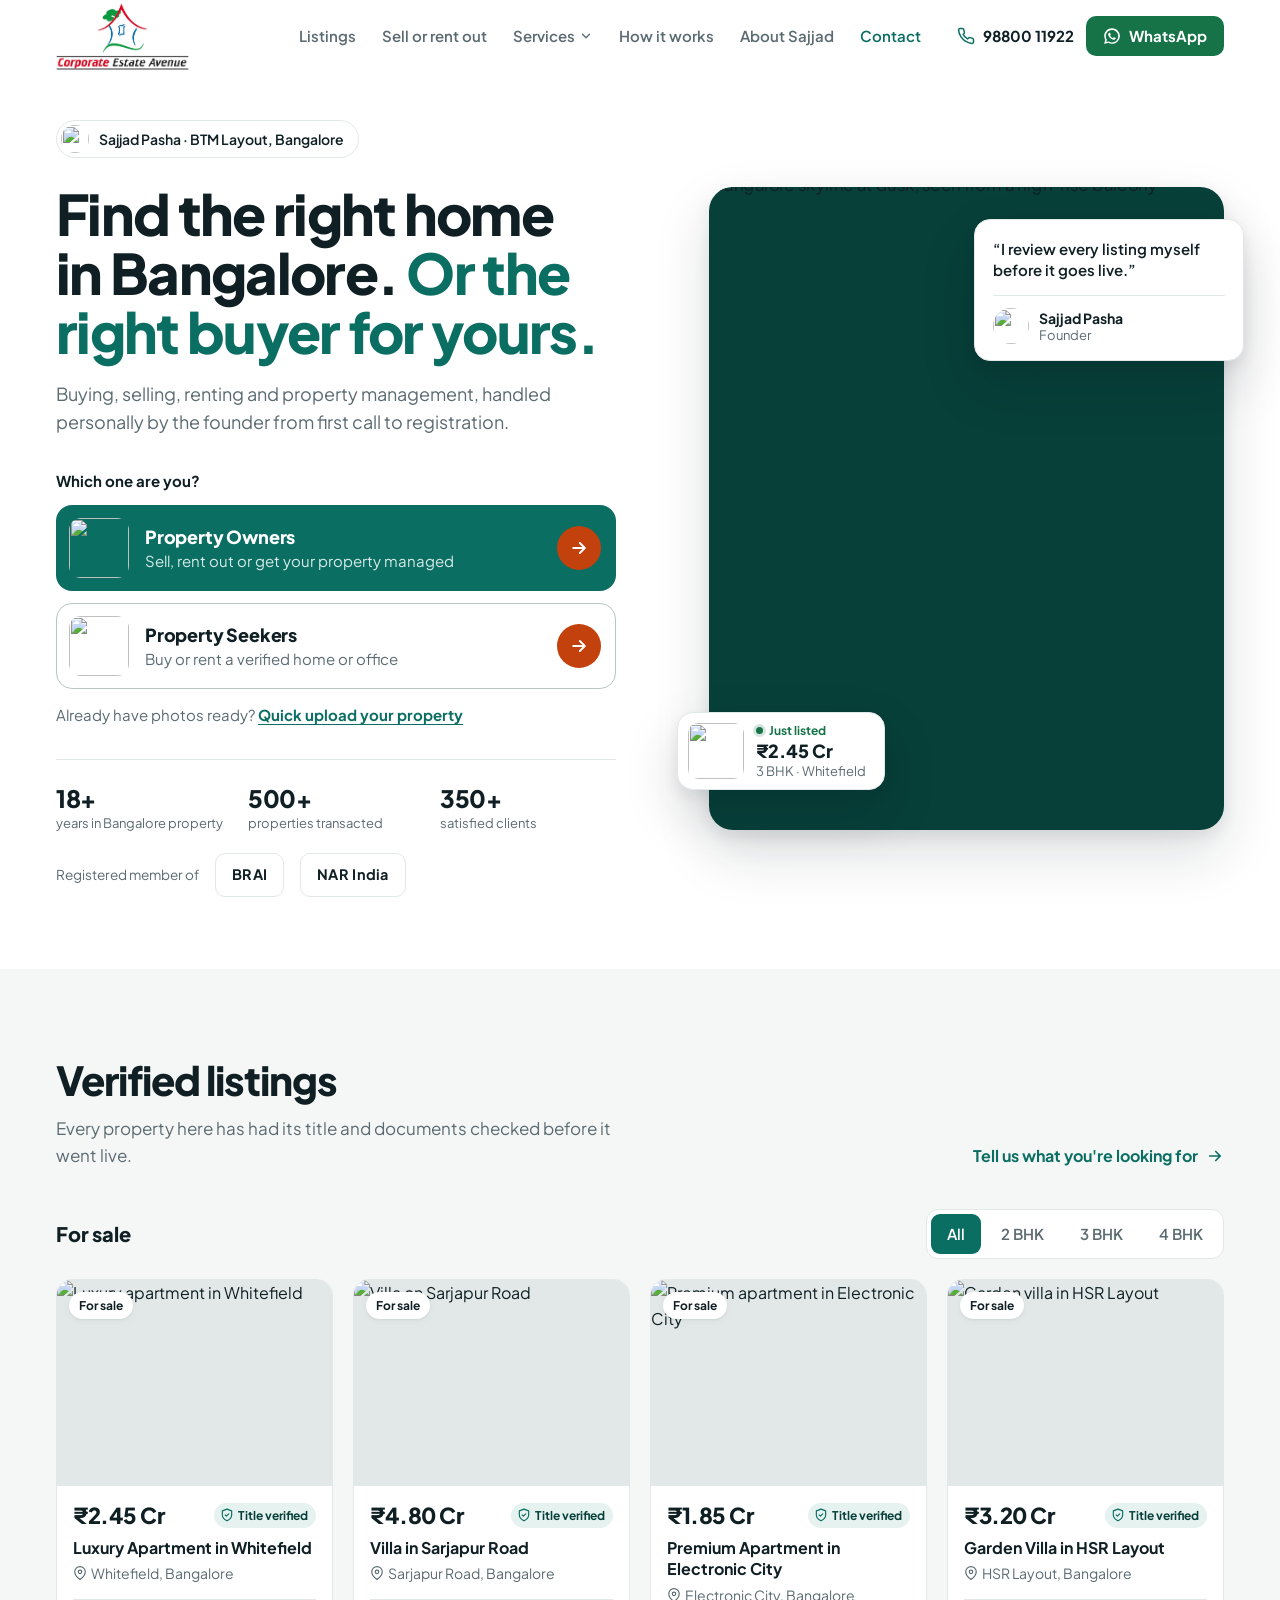
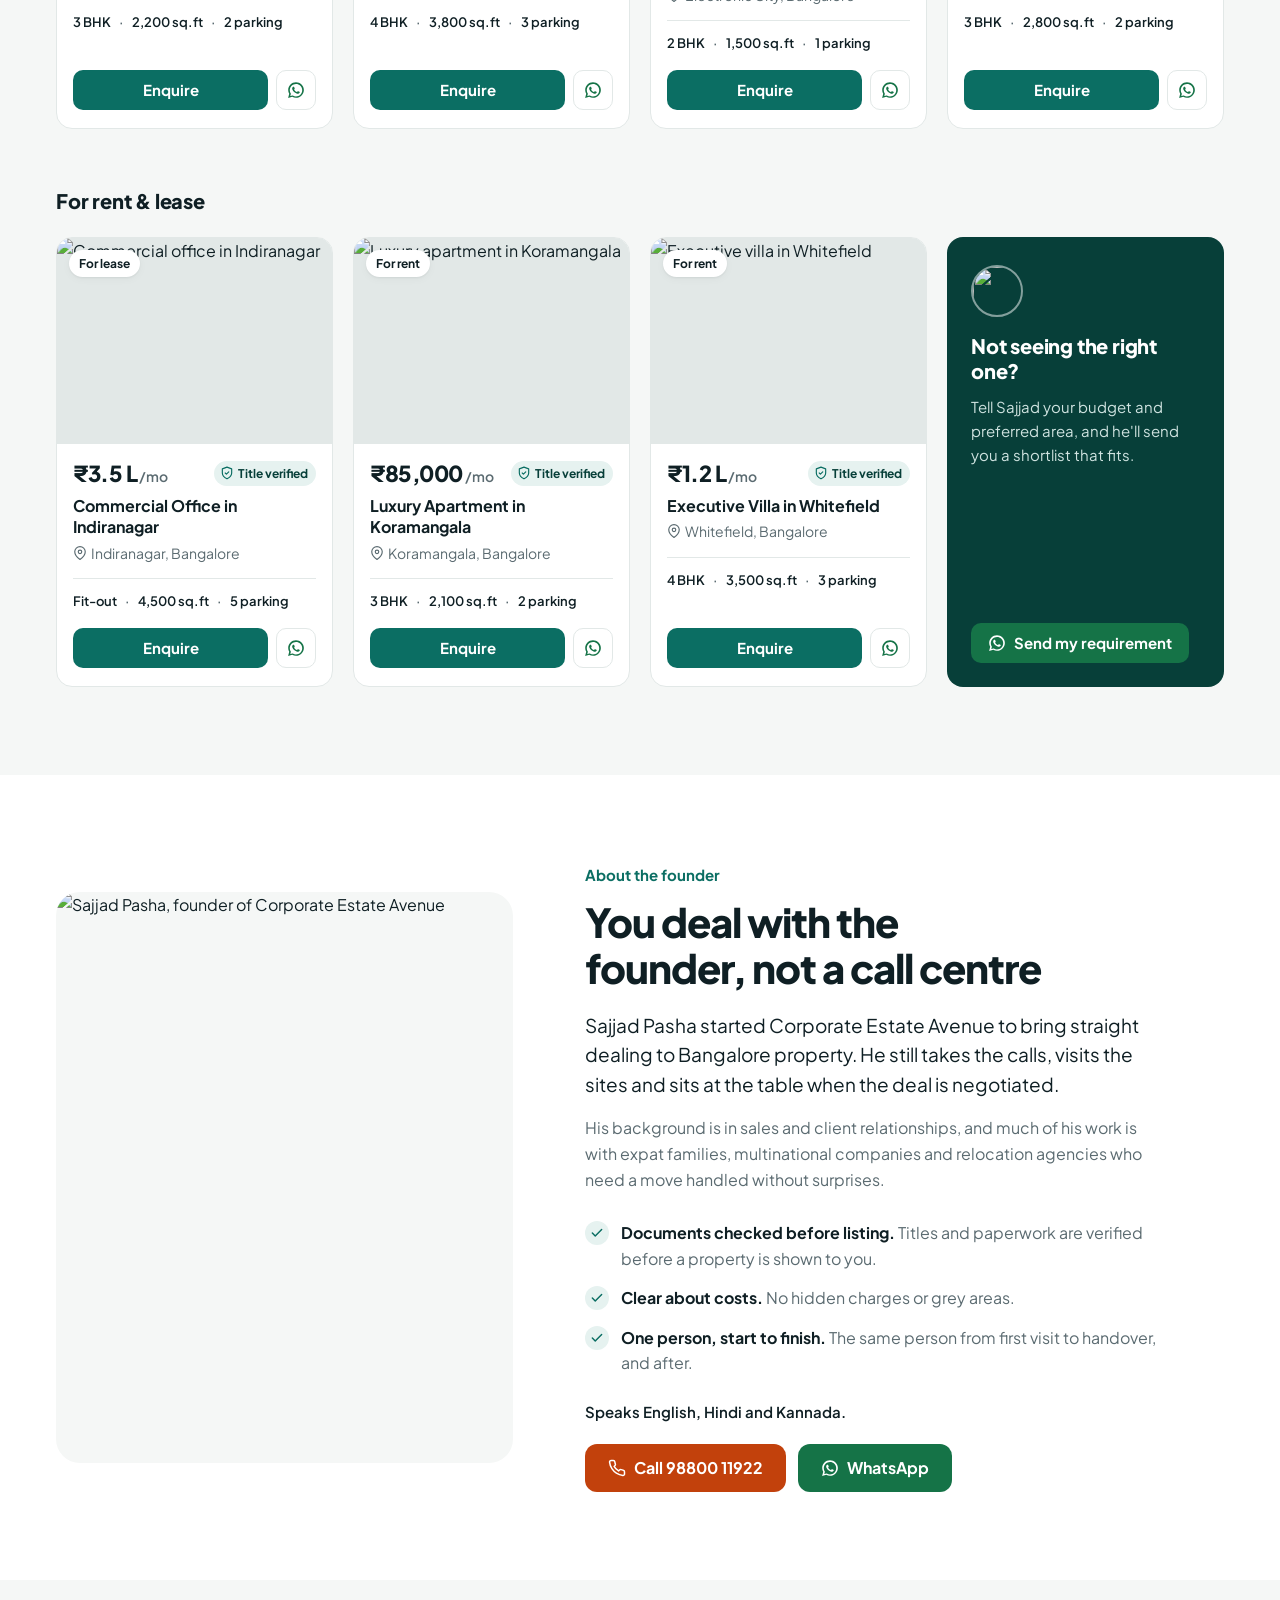
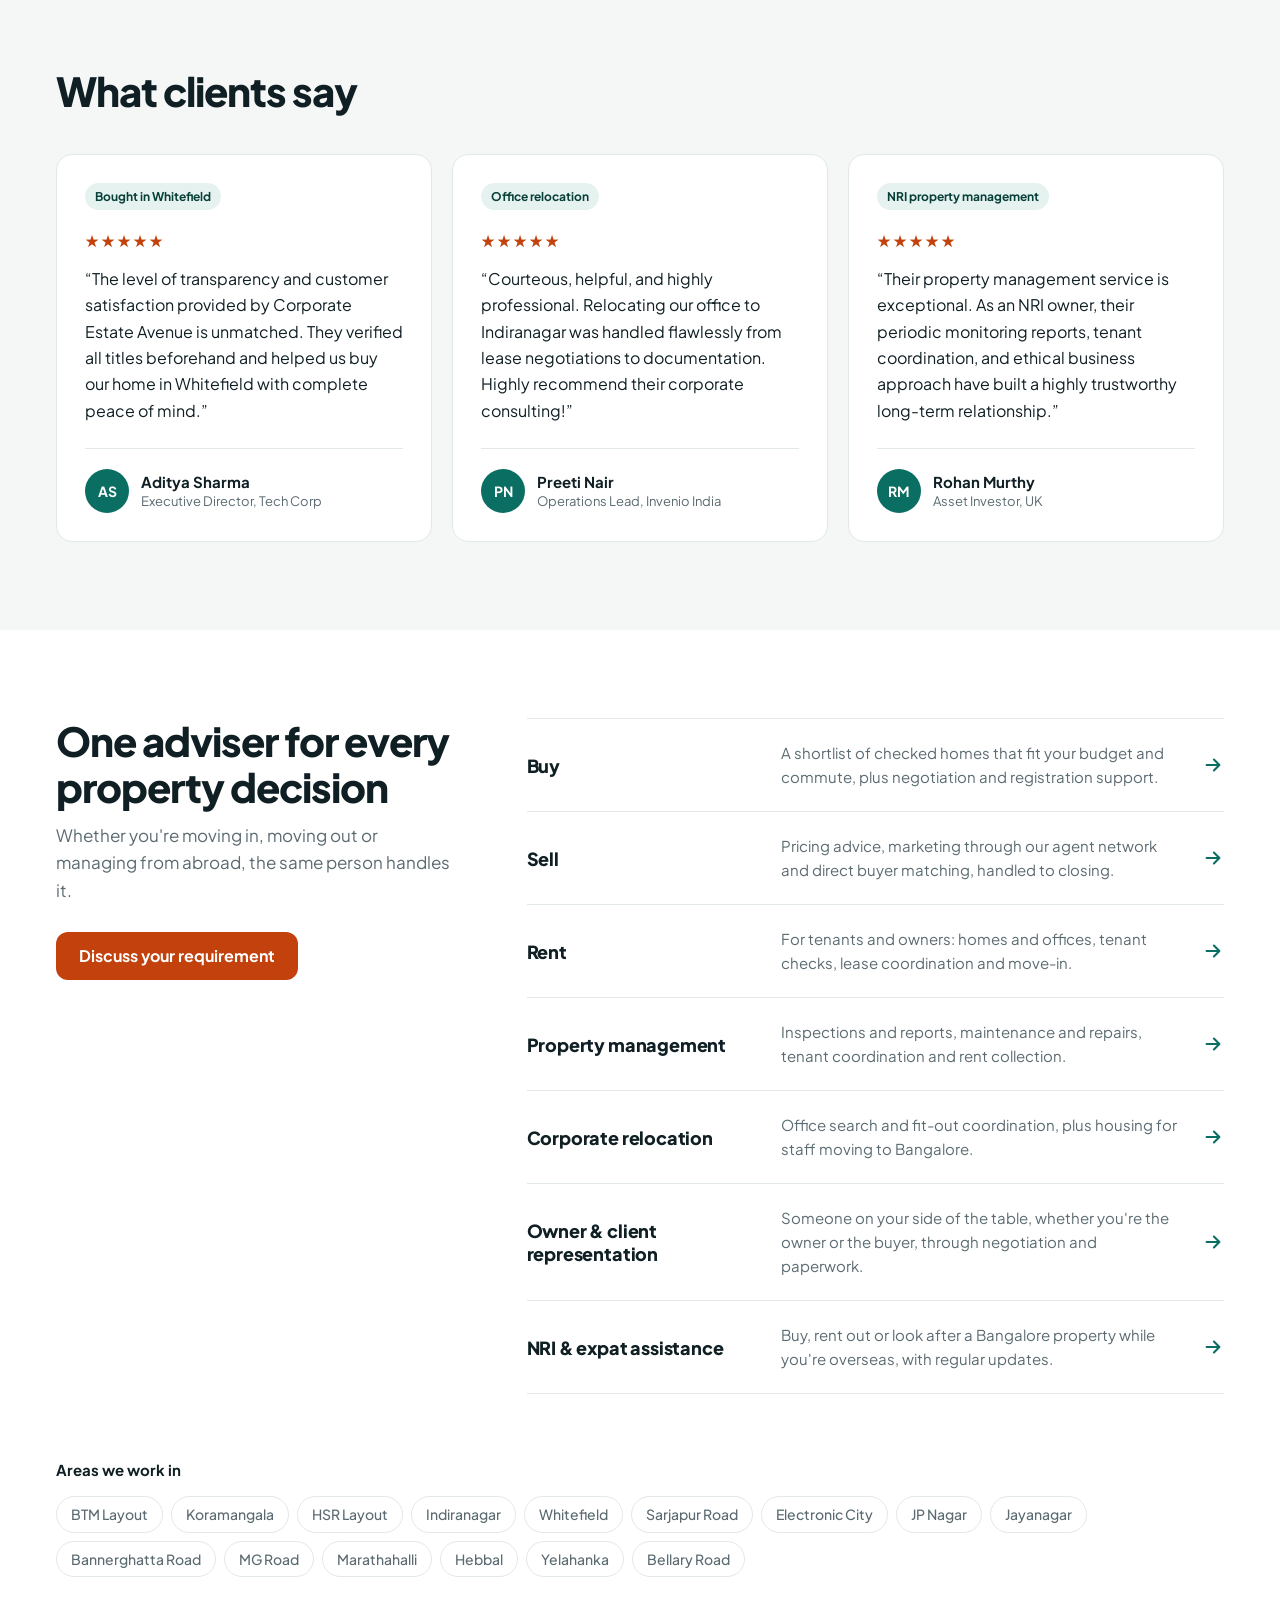
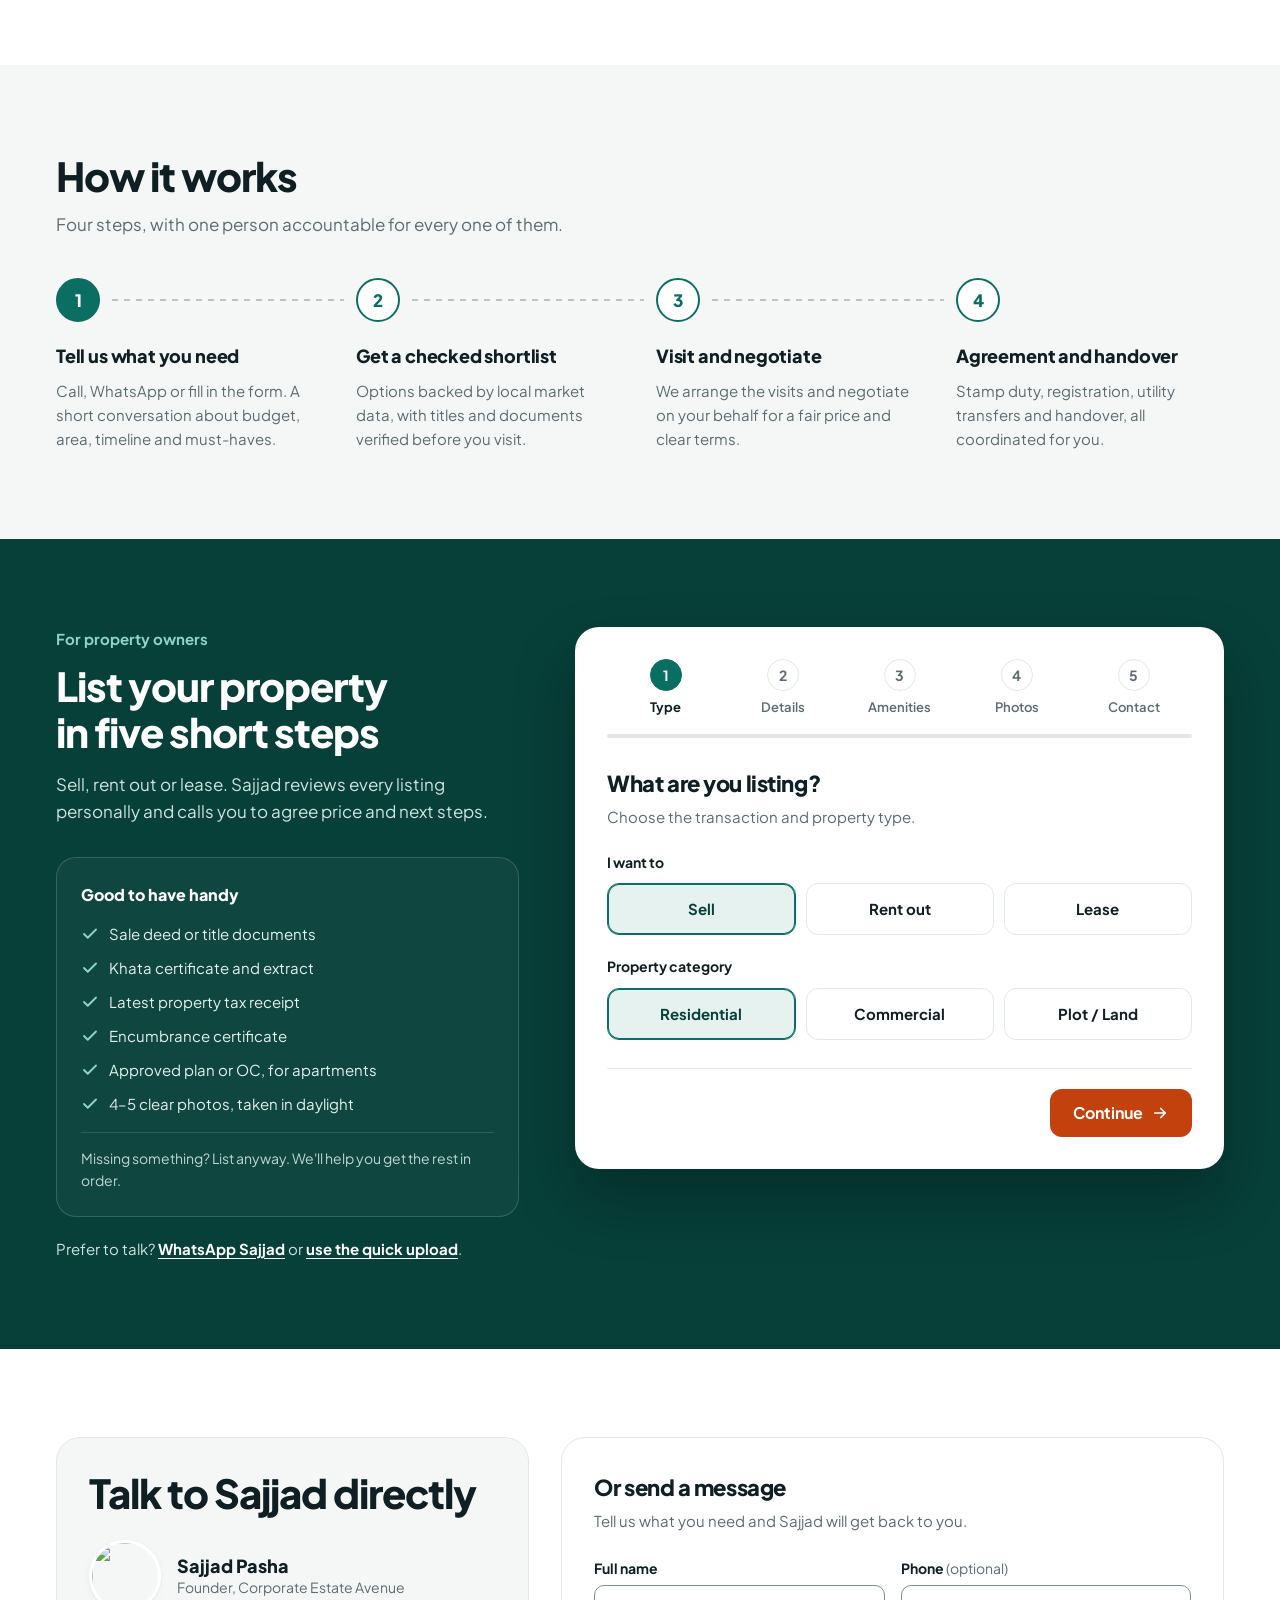
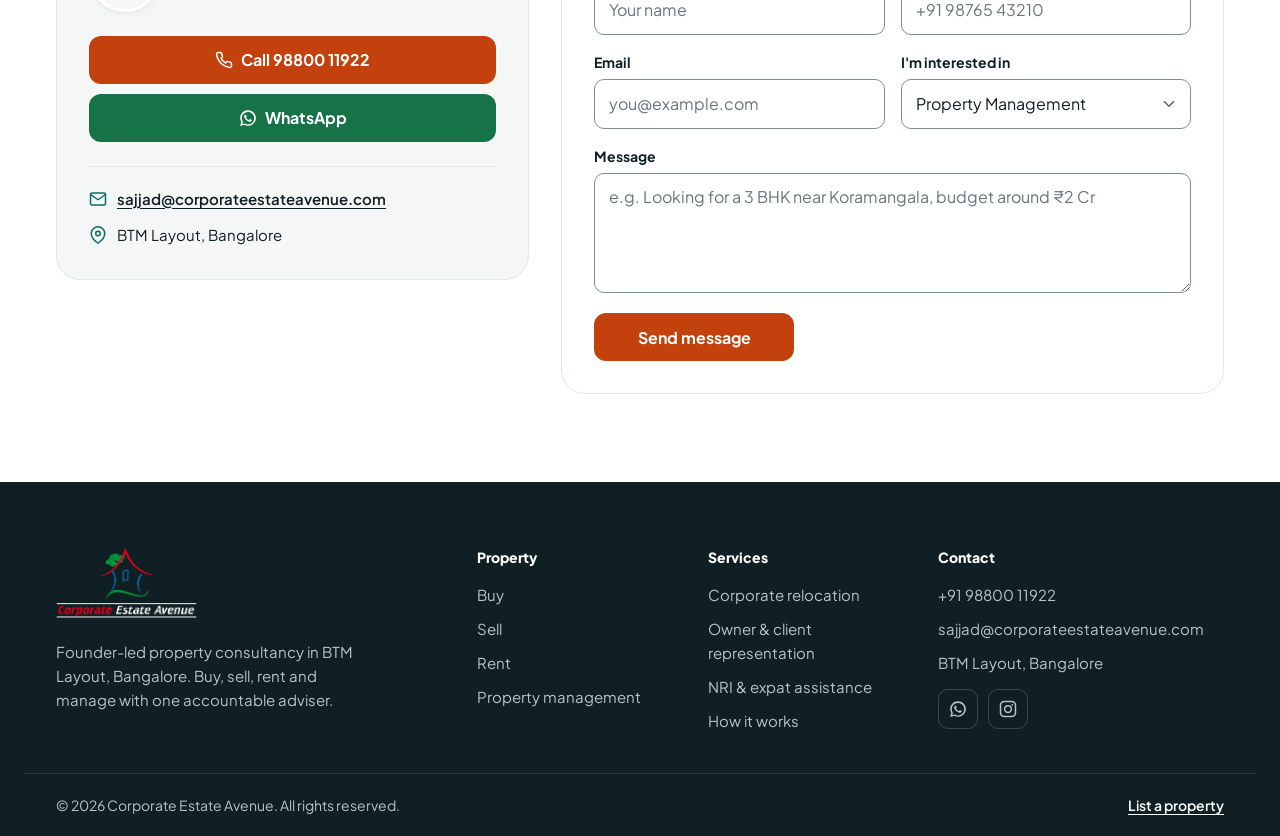
==== index.html @ d3084be7 "Redesign site, add brand logo, and harden backend security - New conversion-focused homepage design " ====
<!DOCTYPE html>
<html lang="en">
<head>
    <meta charset="UTF-8">
    <meta name="viewport" content="width=device-width, initial-scale=1.0, viewport-fit=cover">
    <meta name="description" content="Corporate Estate Avenue - Premium Property Management & Real Estate Consulting Services in Bangalore. Trusted partner for buying, selling, renting, and relocating. Expert guidance in residential, commercial, and corporate relocation.">
    <meta name="keywords" content="real estate Bangalore, property management Bangalore, real estate consulting, buy property Bangalore, sell property Bangalore, rent property Bangalore, corporate relocation Bangalore, Sajjad Pasha, Corporate Estate Avenue">
    <meta name="author" content="Corporate Estate Avenue">
    <meta name="robots" content="index, follow">
    <meta name="theme-color" content="#ffffff">
    <meta name="format-detection" content="telephone=yes">
    
    <!-- Canonical URL -->
    <link rel="canonical" href="https://corporateestateavenue.com">
    
    <!-- Open Graph Tags -->
    <meta property="og:title" content="Corporate Estate Avenue | Premium Real Estate Consulting Bangalore">
    <meta property="og:description" content="Premium Property Management & Real Estate Consulting Services in Bangalore. Trusted partner for buying, selling, renting, and relocating.">
    <meta property="og:url" content="https://corporateestateavenue.com">
    <meta property="og:type" content="website">
    <meta property="og:site_name" content="Corporate Estate Avenue">
    <meta property="og:image" content="https://corporateestateavenue.com/bangalore_skyline.png">
    <meta property="og:locale" content="en_IN">
    
    <!-- Twitter Card Tags -->
    <meta name="twitter:card" content="summary_large_image">
    <meta name="twitter:title" content="Corporate Estate Avenue | Premium Real Estate Consulting Bangalore">
    <meta name="twitter:description" content="Premium Property Management & Real Estate Consulting Services in Bangalore. Trusted partner for buying, selling, renting, and relocating.">
    <meta name="twitter:image" content="https://corporateestateavenue.com/bangalore_skyline.png">
    
    <title>Corporate Estate Avenue | Premium Real Estate Consulting Bangalore</title>
    <link rel="icon" type="image/png" href="logo.png">
    
    <!-- Google Fonts: Plus Jakarta Sans -->
    <link rel="preconnect" href="https://fonts.googleapis.com">
    <link rel="preconnect" href="https://fonts.gstatic.com" crossorigin>
    <link href="https://fonts.googleapis.com/css2?family=Plus+Jakarta+Sans:wght@400;500;600;700;800&display=swap" rel="stylesheet">
    <link rel="stylesheet" href="styles.css">
    
    <!-- JSON-LD Structured Data -->
    <script type="application/ld+json">
    {
        "@context": "https://schema.org",
        "@type": "RealEstateAgent",
        "name": "Corporate Estate Avenue",
        "image": "https://corporateestateavenue.com/bangalore_skyline.png",
        "logo": "https://corporateestateavenue.com/bangalore_skyline.png",
        "url": "https://corporateestateavenue.com",
        "telephone": "+919880011922",
        "email": "sajjad@corporateestateavenue.com",
        "description": "Premium Property Management & Real Estate Consulting Services in Bangalore. Trusted partner for buying, selling, renting, and relocating.",
        "address": {
            "@type": "PostalAddress",
            "addressLocality": "Bangalore",
            "addressRegion": "Karnataka",
            "addressCountry": "IN"
        },
        "contactPoint": {
            "@type": "ContactPoint",
            "contactType": "customer service",
            "telephone": "+919880011922",
            "email": "sajjad@corporateestateavenue.com",
            "availableLanguage": ["English", "Hindi", "Kannada"]
        },
        "sameAs": [
            "https://wa.me/919880011922",
            "https://instagram.com/corporateestateavenue"
        ],
        "foundingDate": "2018",
        "founder": {
            "@type": "Person",
            "name": "Sajjad Pasha",
            "jobTitle": "Founder & Managing Director"
        },
        "areaServed": {
            "@type": "City",
            "name": "Bangalore"
        },
        "priceRange": "₹50L - ₹10Cr"
    }
    </script>
    
    <script type="application/ld+json">
    {
        "@context": "https://schema.org",
        "@type": "LocalBusiness",
        "name": "Corporate Estate Avenue",
        "image": "https://corporateestateavenue.com/bangalore_skyline.png",
        "telephone": "+919880011922",
        "email": "sajjad@corporateestateavenue.com",
        "address": {
            "@type": "PostalAddress",
            "addressLocality": "Bangalore",
            "addressRegion": "Karnataka",
            "addressCountry": "IN"
        },
        "url": "https://corporateestateavenue.com",
        "sameAs": [
            "https://wa.me/919880011922",
            "https://instagram.com/corporateestateavenue"
        ]
    }
    </script>
    
    <script type="application/ld+json">
    {
        "@context": "https://schema.org",
        "@type": "BreadcrumbList",
        "itemListElement": [
            {
                "@type": "ListItem",
                "position": 1,
                "name": "Home",
                "item": "https://corporateestateavenue.com/#home"
            },
            {
                "@type": "ListItem",
                "position": 2,
                "name": "About",
                "item": "https://corporateestateavenue.com/#about"
            },
            {
                "@type": "ListItem",
                "position": 3,
                "name": "Services",
                "item": "https://corporateestateavenue.com/#services"
            },
            {
                "@type": "ListItem",
                "position": 4,
                "name": "Properties",
                "item": "https://corporateestateavenue.com/#properties"
            },
            {
                "@type": "ListItem",
                "position": 5,
                "name": "Contact",
                "item": "https://corporateestateavenue.com/#contact"
            }
        ]
    }
    </script>
    
    <script type="application/ld+json">
    {
        "@context": "https://schema.org",
        "@type": "FAQPage",
        "mainEntity": [
            {
                "@type": "Question",
                "name": "What real estate services does Corporate Estate Avenue offer?",
                "acceptedAnswer": {
                    "@type": "Answer",
                    "text": "We offer residential and commercial property consulting, property management, corporate relocation, owner representation, and client representation services in Bangalore."
                }
            },
            {
                "@type": "Question",
                "name": "How do I buy a property through Corporate Estate Avenue?",
                "acceptedAnswer": {
                    "@type": "Answer",
                    "text": "Contact us through our form or call +91 9880011922. We will assess your requirements, provide research-backed recommendations, handle negotiations, and assist through legal closure."
                }
            },
            {
                "@type": "Question",
                "name": "Do you help NRIs with property investment in Bangalore?",
                "acceptedAnswer": {
                    "@type": "Answer",
                    "text": "Yes, we specialize in NRI and expat property assistance including document verification, remote site visits, tenant coordination, and complete investment management."
                }
            },
            {
                "@type": "Question",
                "name": "What areas of Bangalore do you serve?",
                "acceptedAnswer": {
                    "@type": "Answer",
                    "text": "We serve all major Bangalore micro-markets including Whitefield, Sarjapur Road, Indiranagar, Electronic City, Hebbal, MG Road, and premium residential and commercial hubs across the city."
                }
            },
            {
                "@type": "Question",
                "name": "How does your property management service work?",
                "acceptedAnswer": {
                    "@type": "Answer",
                    "text": "We provide end-to-end site monitoring, periodic maintenance coordination, tenant vetting, rent collection, and legal lease administration for property owners."
                }
            }
        ]
    }
    </script>
</head>
<body>

    <!-- Icon sprite (inline, no external requests) -->
    <svg width="0" height="0" style="position:absolute" aria-hidden="true" focusable="false">
        <symbol id="i-phone" viewBox="0 0 24 24"><path fill="none" stroke="currentColor" stroke-width="2" stroke-linecap="round" stroke-linejoin="round" d="M22 16.92v3a2 2 0 0 1-2.18 2 19.8 19.8 0 0 1-8.63-3.07 19.5 19.5 0 0 1-6-6A19.8 19.8 0 0 1 2.1 4.18 2 2 0 0 1 4.11 2h3a2 2 0 0 1 2 1.72c.13.96.36 1.9.7 2.81a2 2 0 0 1-.45 2.11L8.1 9.9a16 16 0 0 0 6 6l1.27-1.27a2 2 0 0 1 2.11-.45c.9.34 1.85.57 2.81.7A2 2 0 0 1 22 16.92z"/></symbol>
        <symbol id="i-wa" viewBox="0 0 448 512"><path fill="currentColor" d="M380.9 97.1C339 55.1 283.2 32 223.9 32c-122.4 0-222 99.6-222 222 0 39.1 10.2 77.3 29.6 111L0 480l117.7-30.9c32.4 17.7 68.9 27 106.1 27h.1c122.3 0 224.1-99.6 224.1-222 0-59.3-25.2-115-67.1-157zM223.9 438.6c-31.7 0-62.7-8.5-89.7-24.6l-6.4-3.8-66.7 17.5 17.8-65-4.2-6.7c-17.7-28.1-27-60.5-27-93.9 0-97.2 79.1-176.3 176.4-176.3 47.1 0 91.3 18.3 124.6 51.7s51.6 77.6 51.6 124.7c-.1 97.2-79.2 176.4-176.4 176.4zm96.7-132.2c-5.3-2.7-31.4-15.5-36.3-17.3-4.9-1.8-8.4-2.7-11.9 2.7-3.5 5.3-13.7 17.3-16.8 20.8-3.1 3.5-6.2 4-11.5 1.3-31.4-15.7-52-28-72.7-63.5-5.5-9.5 5.5-8.8 15.7-29.3 1.7-3.5.9-6.5-.4-9.2-1.4-2.7-12.1-29.2-16.6-40-4.4-10.5-8.9-9.1-12.1-9.3-3.1-.2-6.7-.2-10.3-.2-3.5 0-9.3 1.3-14.1 6.5-4.9 5.3-18.5 18-18.5 44s18.9 51 21.6 54.5c2.7 3.5 37.4 57.1 90.6 80 33.7 14.5 47 15.7 63.9 13.2 10.3-1.5 31.4-12.8 35.8-25.3 4.4-12.5 4.4-23.2 3.1-25.4-1.4-2.4-4.9-3.7-10.4-6.4z"/></symbol>
        <symbol id="i-arrow" viewBox="0 0 24 24"><path fill="none" stroke="currentColor" stroke-width="2.25" stroke-linecap="round" stroke-linejoin="round" d="M5 12h14M13 6l6 6-6 6"/></symbol>
        <symbol id="i-check" viewBox="0 0 24 24"><path fill="none" stroke="currentColor" stroke-width="2.5" stroke-linecap="round" stroke-linejoin="round" d="M20 6 9 17l-5-5"/></symbol>
        <symbol id="i-shield" viewBox="0 0 24 24"><path fill="none" stroke="currentColor" stroke-width="2" stroke-linecap="round" stroke-linejoin="round" d="M12 22s8-4 8-10V5l-8-3-8 3v7c0 6 8 10 8 10z"/><path fill="none" stroke="currentColor" stroke-width="2" stroke-linecap="round" stroke-linejoin="round" d="m9 12 2 2 4-4"/></symbol>
        <symbol id="i-pin" viewBox="0 0 24 24"><path fill="none" stroke="currentColor" stroke-width="2" stroke-linecap="round" stroke-linejoin="round" d="M21 10c0 7-9 13-9 13S3 17 3 10a9 9 0 0 1 18 0z"/><circle cx="12" cy="10" r="3" fill="none" stroke="currentColor" stroke-width="2"/></symbol>
        <symbol id="i-mail" viewBox="0 0 24 24"><rect x="2" y="4" width="20" height="16" rx="2" fill="none" stroke="currentColor" stroke-width="2"/><path fill="none" stroke="currentColor" stroke-width="2" stroke-linecap="round" stroke-linejoin="round" d="m22 6-10 7L2 6"/></symbol>
        <symbol id="i-chevron" viewBox="0 0 24 24"><path fill="none" stroke="currentColor" stroke-width="2.25" stroke-linecap="round" stroke-linejoin="round" d="m6 9 6 6 6-6"/></symbol>
        <symbol id="i-upload" viewBox="0 0 24 24"><path fill="none" stroke="currentColor" stroke-width="2" stroke-linecap="round" stroke-linejoin="round" d="M21 15v4a2 2 0 0 1-2 2H5a2 2 0 0 1-2-2v-4M17 8l-5-5-5 5M12 3v12"/></symbol>
        <symbol id="i-insta" viewBox="0 0 24 24"><rect x="2" y="2" width="20" height="20" rx="5" fill="none" stroke="currentColor" stroke-width="2"/><circle cx="12" cy="12" r="4.5" fill="none" stroke="currentColor" stroke-width="2"/><circle cx="17.6" cy="6.4" r="1.2" fill="currentColor"/></symbol>
    </svg>

    <a class="skip-link" href="#main">Skip to content</a>

    <!-- Sticky navigation -->
    <header class="navbar-container">
        <nav class="navbar" aria-label="Main Navigation">
            <a href="#home" class="logo" aria-label="Corporate Estate Avenue, home">
                <img src="logo.png" alt="Corporate Estate Avenue" class="logo-img" width="1196" height="611">
            </a>

            <ul class="nav-menu" id="js-nav-menu">
                <li><a href="#properties" class="nav-link" id="link-properties">Listings</a></li>
                <li><a href="#sell-property" class="nav-link" id="link-sell">Sell or rent out</a></li>
                <li class="nav-item-dropdown" id="js-nav-dropdown">
                    <a href="#services" class="nav-link dropdown-toggle" id="link-services" aria-haspopup="true" aria-expanded="false">
                        Services <svg class="dropdown-caret" aria-hidden="true"><use href="#i-chevron"/></svg>
                    </a>
                    <div class="mega-menu" aria-label="Services Submenu">
                        <div class="mega-menu-grid">
                            <div class="mega-menu-col">
                                <p class="mega-menu-title">Looking for a property</p>
                                <ul class="mega-menu-list">
                                    <li><a href="#buy-property" class="mega-menu-item"><strong>Buy a home</strong><span>Verified apartments and villas</span></a></li>
                                    <li><a href="#rent-property" class="mega-menu-item"><strong>Rent a home or office</strong><span>Homes, offices and fit-outs</span></a></li>
                                    <li><a href="#services" class="mega-menu-item" data-service="nri-expat"><strong>NRI &amp; expat assistance</strong><span>Search, paperwork and settling in</span></a></li>
                                    <li><a href="#services" class="mega-menu-item" data-service="reloc"><strong>Corporate relocation</strong><span>Offices and staff housing</span></a></li>
                                </ul>
                            </div>
                            <div class="mega-menu-col">
                                <p class="mega-menu-title">Own a property</p>
                                <ul class="mega-menu-list">
                                    <li><a href="#sell-property" class="mega-menu-item"><strong>Sell your property</strong><span>Listing, buyers and negotiation</span></a></li>
                                    <li><a href="#sell-property" class="mega-menu-item"><strong>Rent it out</strong><span>Tenant search and agreements</span></a></li>
                                    <li><a href="#services" class="mega-menu-item" data-service="pm"><strong>Property management</strong><span>Inspections, rent and repairs</span></a></li>
                                    <li><a href="#services" class="mega-menu-item" data-service="owner-rep"><strong>Owner &amp; client representation</strong><span>Someone on your side of the table</span></a></li>
                                </ul>
                            </div>
                        </div>
                    </div>
                </li>
                <li><a href="#how-it-works" class="nav-link" id="link-how">How it works</a></li>
                <li><a href="#about" class="nav-link" id="link-about">About Sajjad</a></li>
                <li><a href="#contact" class="nav-link" id="link-contact">Contact</a></li>
                <li class="nav-menu-actions">
                    <a href="tel:+919880011922" class="btn btn-outline btn-block"><svg aria-hidden="true"><use href="#i-phone"/></svg>Call 98800 11922</a>
                    <a href="https://wa.me/919880011922" target="_blank" rel="noopener noreferrer" class="btn btn-wa btn-block"><svg aria-hidden="true"><use href="#i-wa"/></svg>WhatsApp Sajjad</a>
                </li>
            </ul>

            <div class="nav-actions">
                <a href="tel:+919880011922" class="nav-phone" aria-label="Call 98800 11922">
                    <svg aria-hidden="true"><use href="#i-phone"/></svg>
                    <span>98800 11922</span>
                </a>
                <a href="https://wa.me/919880011922" target="_blank" rel="noopener noreferrer" class="btn btn-wa btn-sm nav-wa">
                    <svg aria-hidden="true"><use href="#i-wa"/></svg><span>WhatsApp</span>
                </a>
                <button class="nav-toggle" aria-label="Open menu" aria-controls="js-nav-menu" id="js-nav-toggle">
                    <span class="hamburger-bar"></span>
                    <span class="hamburger-bar"></span>
                    <span class="hamburger-bar"></span>
                </button>
            </div>
        </nav>
    </header>

    <main id="main">

    <!-- HERO -->
    <section id="home" class="hero">
        <div class="container hero-grid">
            <div class="hero-copy">
                <div class="byline-chip">
                    <img src="sajjad_pasha.jpg" alt="" width="28" height="28">
                    <span>Sajjad Pasha · BTM Layout, Bangalore</span>
                </div>

                <h1 class="hero-title">Find the right home in Bangalore. <span>Or the right buyer for yours.</span></h1>
                <p class="hero-sub">Buying, selling, renting and property management, handled personally by the founder from first call to registration.</p>

                <p class="choice-label" id="choice-label">Which one are you?</p>
                <!-- TODO: replace the href values with the owner / buyer-renter form URLs -->
                <div class="choice-cards" role="group" aria-labelledby="choice-label">
                    <a href="#" id="hero-owner-link" class="choice-card choice-card--owner">
                        <img src="prop_villa.png" alt="" class="choice-thumb" width="64" height="64">
                        <span class="choice-text">
                            <strong>Property Owners</strong>
                            <span>Sell, rent out or get your property managed</span>
                        </span>
                        <span class="choice-arrow" aria-hidden="true"><svg><use href="#i-arrow"/></svg></span>
                    </a>
                    <a href="#" id="hero-seeker-link" class="choice-card choice-card--seeker">
                        <img src="prop_apartment.png" alt="" class="choice-thumb" width="64" height="64">
                        <span class="choice-text">
                            <strong>Property Seekers</strong>
                            <span>Buy or rent a verified home or office</span>
                        </span>
                        <span class="choice-arrow" aria-hidden="true"><svg><use href="#i-arrow"/></svg></span>
                    </a>
                </div>
                <p class="quick-upload-note">Already have photos ready? <a href="#" class="trigger-upload">Quick upload your property</a></p>

                <ul class="trust-strip stats-section" aria-label="Track record">
                    <li><span class="trust-figure"><span class="stat-number" data-target="18">18</span>+</span><span class="trust-label">years in Bangalore property</span></li>
                    <li><span class="trust-figure"><span class="stat-number" data-target="500">500</span>+</span><span class="trust-label">properties transacted</span></li>
                    <li><span class="trust-figure"><span class="stat-number" data-target="350">350</span>+</span><span class="trust-label">satisfied clients</span></li>
                </ul>

                <!-- TODO: swap the text badges for the official BRAI and NAR India logo files -->
                <div class="affiliations" aria-label="Memberships">
                    <span class="affiliations-label">Registered member of</span>
                    <span class="affil-badge">BRAI</span>
                    <span class="affil-badge">NAR India</span>
                </div>
            </div>

            <div class="hero-media">
                <div class="hero-frame">
                    <img src="bangalore_skyline.png" alt="Bangalore skyline at dusk, seen from a high-rise balcony" class="hero-bg" width="1024" height="1024">
                </div>
                <div class="float-card float-listed" aria-hidden="true">
                    <img src="prop_apartment.png" alt="" width="56" height="56">
                    <div>
                        <span class="float-kicker"><i></i>Just listed</span>
                        <strong>₹2.45 Cr</strong>
                        <span class="float-meta">3 BHK · Whitefield</span>
                    </div>
                </div>
                <figure class="float-card float-quote">
                    <blockquote>“I review every listing myself before it goes live.”</blockquote>
                    <figcaption>
                        <img src="sajjad_pasha.jpg" alt="" width="36" height="36">
                        <span><strong>Sajjad Pasha</strong>Founder</span>
                    </figcaption>
                </figure>
            </div>
        </div>
    </section>

    <!-- 1. VERIFIED LISTINGS -->
    <section id="properties" class="section listings">
        <div class="container">
            <div class="section-head section-head--split">
                <div>
                    <h2 class="section-title">Verified listings</h2>
                    <p class="section-lede">Every property here has had its title and documents checked before it went live.</p>
                </div>
                <a href="#contact" class="link-arrow">Tell us what you're looking for <svg aria-hidden="true"><use href="#i-arrow"/></svg></a>
            </div>

            <div id="buy-property" class="listing-group">
                <div class="listing-group-head">
                    <h3 class="listing-group-title">For sale</h3>
                    <div class="filter-tabs" id="js-bhk-filter" role="group" aria-label="Filter by bedrooms">
                        <button type="button" class="filter-tab active" data-bhk="all">All</button>
                        <button type="button" class="filter-tab" data-bhk="2">2 BHK</button>
                        <button type="button" class="filter-tab" data-bhk="3">3 BHK</button>
                        <button type="button" class="filter-tab" data-bhk="4">4 BHK</button>
                    </div>
                </div>

                <div class="card-row buy-grid" id="js-buy-grid">
                    <article class="property-card" data-bhk="3" data-type="sale">
                        <div class="property-image-box">
                            <img src="prop_apartment.png" alt="Luxury apartment in Whitefield" class="property-img" loading="lazy" width="1024" height="1024">
                            <span class="property-tag">For sale</span>
                        </div>
                        <div class="property-content">
                            <div class="price-row">
                                <p class="property-price">₹2.45 Cr</p>
                                <span class="verified-badge"><svg aria-hidden="true"><use href="#i-shield"/></svg>Title verified</span>
                            </div>
                            <h4 class="property-title">Luxury Apartment in Whitefield</h4>
                            <p class="property-location"><svg aria-hidden="true"><use href="#i-pin"/></svg>Whitefield, Bangalore</p>
                            <ul class="property-specs"><li>3 BHK</li><li>2,200 sq.ft</li><li>2 parking</li></ul>
                            <div class="card-actions">
                                <a href="#contact" class="btn btn-teal btn-sm">Enquire</a>
                                <a href="https://wa.me/919880011922?text=Hi%20Sajjad%2C%20I%27m%20interested%20in%20the%20Luxury%20Apartment%20in%20Whitefield%20(%E2%82%B92.45%20Cr)." target="_blank" rel="noopener noreferrer" class="btn-icon-wa" aria-label="Ask about the Whitefield apartment on WhatsApp"><svg aria-hidden="true"><use href="#i-wa"/></svg></a>
                            </div>
                        </div>
                    </article>
                    <article class="property-card" data-bhk="4" data-type="sale">
                        <div class="property-image-box">
                            <img src="prop_villa.png" alt="Villa on Sarjapur Road" class="property-img" loading="lazy" width="1024" height="1024">
                            <span class="property-tag">For sale</span>
                        </div>
                        <div class="property-content">
                            <div class="price-row">
                                <p class="property-price">₹4.80 Cr</p>
                                <span class="verified-badge"><svg aria-hidden="true"><use href="#i-shield"/></svg>Title verified</span>
                            </div>
                            <h4 class="property-title">Villa in Sarjapur Road</h4>
                            <p class="property-location"><svg aria-hidden="true"><use href="#i-pin"/></svg>Sarjapur Road, Bangalore</p>
                            <ul class="property-specs"><li>4 BHK</li><li>3,800 sq.ft</li><li>3 parking</li></ul>
                            <div class="card-actions">
                                <a href="#contact" class="btn btn-teal btn-sm">Enquire</a>
                                <a href="https://wa.me/919880011922?text=Hi%20Sajjad%2C%20I%27m%20interested%20in%20the%20Villa%20in%20Sarjapur%20Road%20(%E2%82%B94.80%20Cr)." target="_blank" rel="noopener noreferrer" class="btn-icon-wa" aria-label="Ask about the Sarjapur Road villa on WhatsApp"><svg aria-hidden="true"><use href="#i-wa"/></svg></a>
                            </div>
                        </div>
                    </article>
                    <article class="property-card" data-bhk="2" data-type="sale">
                        <div class="property-image-box">
                            <img src="prop_apartment.png" alt="Premium apartment in Electronic City" class="property-img" loading="lazy" width="1024" height="1024">
                            <span class="property-tag">For sale</span>
                        </div>
                        <div class="property-content">
                            <div class="price-row">
                                <p class="property-price">₹1.85 Cr</p>
                                <span class="verified-badge"><svg aria-hidden="true"><use href="#i-shield"/></svg>Title verified</span>
                            </div>
                            <h4 class="property-title">Premium Apartment in Electronic City</h4>
                            <p class="property-location"><svg aria-hidden="true"><use href="#i-pin"/></svg>Electronic City, Bangalore</p>
                            <ul class="property-specs"><li>2 BHK</li><li>1,500 sq.ft</li><li>1 parking</li></ul>
                            <div class="card-actions">
                                <a href="#contact" class="btn btn-teal btn-sm">Enquire</a>
                                <a href="https://wa.me/919880011922?text=Hi%20Sajjad%2C%20I%27m%20interested%20in%20the%20Premium%20Apartment%20in%20Electronic%20City%20(%E2%82%B91.85%20Cr)." target="_blank" rel="noopener noreferrer" class="btn-icon-wa" aria-label="Ask about the Electronic City apartment on WhatsApp"><svg aria-hidden="true"><use href="#i-wa"/></svg></a>
                            </div>
                        </div>
                    </article>
                    <article class="property-card" data-bhk="3" data-type="sale">
                        <div class="property-image-box">
                            <img src="prop_villa.png" alt="Garden villa in HSR Layout" class="property-img" loading="lazy" width="1024" height="1024">
                            <span class="property-tag">For sale</span>
                        </div>
                        <div class="property-content">
                            <div class="price-row">
                                <p class="property-price">₹3.20 Cr</p>
                                <span class="verified-badge"><svg aria-hidden="true"><use href="#i-shield"/></svg>Title verified</span>
                            </div>
                            <h4 class="property-title">Garden Villa in HSR Layout</h4>
                            <p class="property-location"><svg aria-hidden="true"><use href="#i-pin"/></svg>HSR Layout, Bangalore</p>
                            <ul class="property-specs"><li>3 BHK</li><li>2,800 sq.ft</li><li>2 parking</li></ul>
                            <div class="card-actions">
                                <a href="#contact" class="btn btn-teal btn-sm">Enquire</a>
                                <a href="https://wa.me/919880011922?text=Hi%20Sajjad%2C%20I%27m%20interested%20in%20the%20Garden%20Villa%20in%20HSR%20Layout%20(%E2%82%B93.20%20Cr)." target="_blank" rel="noopener noreferrer" class="btn-icon-wa" aria-label="Ask about the HSR Layout villa on WhatsApp"><svg aria-hidden="true"><use href="#i-wa"/></svg></a>
                            </div>
                        </div>
                    </article>
                </div>
            </div>

            <div id="rent-property" class="listing-group">
                <div class="listing-group-head">
                    <h3 class="listing-group-title">For rent &amp; lease</h3>
                </div>
                <div class="card-row rent-grid">
                    <article class="property-card" data-type="rent">
                        <div class="property-image-box">
                            <img src="prop_commercial.png" alt="Commercial office in Indiranagar" class="property-img" loading="lazy" width="1024" height="1024">
                            <span class="property-tag">For lease</span>
                        </div>
                        <div class="property-content">
                            <div class="price-row">
                                <p class="property-price">₹3.5 L<small>/mo</small></p>
                                <span class="verified-badge"><svg aria-hidden="true"><use href="#i-shield"/></svg>Title verified</span>
                            </div>
                            <h4 class="property-title">Commercial Office in Indiranagar</h4>
                            <p class="property-location"><svg aria-hidden="true"><use href="#i-pin"/></svg>Indiranagar, Bangalore</p>
                            <ul class="property-specs"><li>Fit-out</li><li>4,500 sq.ft</li><li>5 parking</li></ul>
                            <div class="card-actions">
                                <a href="#contact" class="btn btn-teal btn-sm">Enquire</a>
                                <a href="https://wa.me/919880011922?text=Hi%20Sajjad%2C%20I%27m%20interested%20in%20the%20Commercial%20Office%20in%20Indiranagar%20(%E2%82%B93.5%20Lakhs%2Fmo)." target="_blank" rel="noopener noreferrer" class="btn-icon-wa" aria-label="Ask about the Indiranagar office on WhatsApp"><svg aria-hidden="true"><use href="#i-wa"/></svg></a>
                            </div>
                        </div>
                    </article>
                    <article class="property-card" data-type="rent">
                        <div class="property-image-box">
                            <img src="prop_apartment.png" alt="Luxury apartment in Koramangala" class="property-img" loading="lazy" width="1024" height="1024">
                            <span class="property-tag">For rent</span>
                        </div>
                        <div class="property-content">
                            <div class="price-row">
                                <p class="property-price">₹85,000<small>/mo</small></p>
                                <span class="verified-badge"><svg aria-hidden="true"><use href="#i-shield"/></svg>Title verified</span>
                            </div>
                            <h4 class="property-title">Luxury Apartment in Koramangala</h4>
                            <p class="property-location"><svg aria-hidden="true"><use href="#i-pin"/></svg>Koramangala, Bangalore</p>
                            <ul class="property-specs"><li>3 BHK</li><li>2,100 sq.ft</li><li>2 parking</li></ul>
                            <div class="card-actions">
                                <a href="#contact" class="btn btn-teal btn-sm">Enquire</a>
                                <a href="https://wa.me/919880011922?text=Hi%20Sajjad%2C%20I%27m%20interested%20in%20the%20Luxury%20Apartment%20in%20Koramangala%20(%E2%82%B985%2C000%2Fmo)." target="_blank" rel="noopener noreferrer" class="btn-icon-wa" aria-label="Ask about the Koramangala apartment on WhatsApp"><svg aria-hidden="true"><use href="#i-wa"/></svg></a>
                            </div>
                        </div>
                    </article>
                    <article class="property-card" data-type="rent">
                        <div class="property-image-box">
                            <img src="prop_villa.png" alt="Executive villa in Whitefield" class="property-img" loading="lazy" width="1024" height="1024">
                            <span class="property-tag">For rent</span>
                        </div>
                        <div class="property-content">
                            <div class="price-row">
                                <p class="property-price">₹1.2 L<small>/mo</small></p>
                                <span class="verified-badge"><svg aria-hidden="true"><use href="#i-shield"/></svg>Title verified</span>
                            </div>
                            <h4 class="property-title">Executive Villa in Whitefield</h4>
                            <p class="property-location"><svg aria-hidden="true"><use href="#i-pin"/></svg>Whitefield, Bangalore</p>
                            <ul class="property-specs"><li>4 BHK</li><li>3,500 sq.ft</li><li>3 parking</li></ul>
                            <div class="card-actions">
                                <a href="#contact" class="btn btn-teal btn-sm">Enquire</a>
                                <a href="https://wa.me/919880011922?text=Hi%20Sajjad%2C%20I%27m%20interested%20in%20the%20Executive%20Villa%20in%20Whitefield%20(%E2%82%B91.2%20Lakhs%2Fmo)." target="_blank" rel="noopener noreferrer" class="btn-icon-wa" aria-label="Ask about the Whitefield villa on WhatsApp"><svg aria-hidden="true"><use href="#i-wa"/></svg></a>
                            </div>
                        </div>
                    </article>
                    <aside class="request-card">
                        <img src="sajjad_pasha.jpg" alt="" class="request-avatar" width="52" height="52" loading="lazy">
                        <h4>Not seeing the right one?</h4>
                        <p>Tell Sajjad your budget and preferred area, and he'll send you a shortlist that fits.</p>
                        <a href="https://wa.me/919880011922?text=Hi%20Sajjad%2C%20I%27m%20looking%20for%20a%20property.%20Budget%3A%20%20Area%3A%20" target="_blank" rel="noopener noreferrer" class="btn btn-wa btn-sm"><svg aria-hidden="true"><use href="#i-wa"/></svg>Send my requirement</a>
                    </aside>
                </div>
            </div>
        </div>
    </section>

    <!-- 2. FOUNDER -->
    <section id="about" class="section founder">
        <div class="container founder-grid">
            <div class="founder-photo">
                <img src="sajjad_pasha.jpg" alt="Sajjad Pasha, founder of Corporate Estate Avenue" loading="lazy" width="768" height="1024">
            </div>
            <div class="founder-copy">
                <p class="kicker">About the founder</p>
                <h2 class="section-title">You deal with the founder, not a call centre</h2>
                <p class="founder-lede">Sajjad Pasha started Corporate Estate Avenue to bring straight dealing to Bangalore property. He still takes the calls, visits the sites and sits at the table when the deal is negotiated.</p>
                <p>His background is in sales and client relationships, and much of his work is with expat families, multinational companies and relocation agencies who need a move handled without surprises.</p>
                <ul class="check-list">
                    <li><svg aria-hidden="true"><use href="#i-check"/></svg><span><strong>Documents checked before listing.</strong> Titles and paperwork are verified before a property is shown to you.</span></li>
                    <li><svg aria-hidden="true"><use href="#i-check"/></svg><span><strong>Clear about costs.</strong> No hidden charges or grey areas.</span></li>
                    <li><svg aria-hidden="true"><use href="#i-check"/></svg><span><strong>One person, start to finish.</strong> The same person from first visit to handover, and after.</span></li>
                </ul>
                <p class="founder-langs">Speaks English, Hindi and Kannada.</p>
                <div class="btn-row">
                    <a href="tel:+919880011922" class="btn btn-primary"><svg aria-hidden="true"><use href="#i-phone"/></svg>Call 98800 11922</a>
                    <a href="https://wa.me/919880011922" target="_blank" rel="noopener noreferrer" class="btn btn-wa"><svg aria-hidden="true"><use href="#i-wa"/></svg>WhatsApp</a>
                </div>
            </div>
        </div>
    </section>

    <!-- 3. TESTIMONIALS -->
    <section id="testimonials" class="section testimonials">
        <div class="container">
            <div class="section-head">
                <h2 class="section-title">What clients say</h2>
            </div>
            <div class="testimonials-grid">
                <figure class="testimonial-card">
                    <div class="testimonial-stars" aria-label="5 out of 5 stars">★★★★★</div>
                    <blockquote class="testimonial-text">“The level of transparency and customer satisfaction provided by Corporate Estate Avenue is unmatched. They verified all titles beforehand and helped us buy our home in Whitefield with complete peace of mind.”</blockquote>
                    <figcaption class="testimonial-author">
                        <span class="author-avatar" aria-hidden="true">AS</span>
                        <span class="author-info"><strong class="author-name">Aditya Sharma</strong><span class="author-title">Executive Director, Tech Corp</span></span>
                    </figcaption>
                    <span class="testimonial-tag">Bought in Whitefield</span>
                </figure>
                <figure class="testimonial-card">
                    <div class="testimonial-stars" aria-label="5 out of 5 stars">★★★★★</div>
                    <blockquote class="testimonial-text">“Courteous, helpful, and highly professional. Relocating our office to Indiranagar was handled flawlessly from lease negotiations to documentation. Highly recommend their corporate consulting!”</blockquote>
                    <figcaption class="testimonial-author">
                        <span class="author-avatar" aria-hidden="true">PN</span>
                        <span class="author-info"><strong class="author-name">Preeti Nair</strong><span class="author-title">Operations Lead, Invenio India</span></span>
                    </figcaption>
                    <span class="testimonial-tag">Office relocation</span>
                </figure>
                <figure class="testimonial-card">
                    <div class="testimonial-stars" aria-label="5 out of 5 stars">★★★★★</div>
                    <blockquote class="testimonial-text">“Their property management service is exceptional. As an NRI owner, their periodic monitoring reports, tenant coordination, and ethical business approach have built a highly trustworthy long-term relationship.”</blockquote>
                    <figcaption class="testimonial-author">
                        <span class="author-avatar" aria-hidden="true">RM</span>
                        <span class="author-info"><strong class="author-name">Rohan Murthy</strong><span class="author-title">Asset Investor, UK</span></span>
                    </figcaption>
                    <span class="testimonial-tag">NRI property management</span>
                </figure>
            </div>
        </div>
    </section>

    <!-- 4. SERVICES -->
    <section id="services" class="section services">
        <div class="container services-grid">
            <div class="services-intro">
                <h2 class="section-title">One adviser for every property decision</h2>
                <p class="section-lede">Whether you're moving in, moving out or managing from abroad, the same person handles it.</p>
                <a href="#contact" class="btn btn-primary">Discuss your requirement</a>
            </div>
            <ul class="service-rows">
                <li><a href="#buy-property" class="service-row">
                    <span class="service-name">Buy</span>
                    <span class="service-desc">A shortlist of checked homes that fit your budget and commute, plus negotiation and registration support.</span>
                    <svg class="service-go" aria-hidden="true"><use href="#i-arrow"/></svg>
                </a></li>
                <li><a href="#sell-property" class="service-row">
                    <span class="service-name">Sell</span>
                    <span class="service-desc">Pricing advice, marketing through our agent network and direct buyer matching, handled to closing.</span>
                    <svg class="service-go" aria-hidden="true"><use href="#i-arrow"/></svg>
                </a></li>
                <li><a href="#rent-property" class="service-row">
                    <span class="service-name">Rent</span>
                    <span class="service-desc">For tenants and owners: homes and offices, tenant checks, lease coordination and move-in.</span>
                    <svg class="service-go" aria-hidden="true"><use href="#i-arrow"/></svg>
                </a></li>
                <li><a href="#contact" class="service-row">
                    <span class="service-name">Property management</span>
                    <span class="service-desc">Inspections and reports, maintenance and repairs, tenant coordination and rent collection.</span>
                    <svg class="service-go" aria-hidden="true"><use href="#i-arrow"/></svg>
                </a></li>
                <li><a href="#contact" class="service-row">
                    <span class="service-name">Corporate relocation</span>
                    <span class="service-desc">Office search and fit-out coordination, plus housing for staff moving to Bangalore.</span>
                    <svg class="service-go" aria-hidden="true"><use href="#i-arrow"/></svg>
                </a></li>
                <li><a href="#contact" class="service-row">
                    <span class="service-name">Owner &amp; client representation</span>
                    <span class="service-desc">Someone on your side of the table, whether you're the owner or the buyer, through negotiation and paperwork.</span>
                    <svg class="service-go" aria-hidden="true"><use href="#i-arrow"/></svg>
                </a></li>
                <li><a href="#contact" class="service-row">
                    <span class="service-name">NRI &amp; expat assistance</span>
                    <span class="service-desc">Buy, rent out or look after a Bangalore property while you're overseas, with regular updates.</span>
                    <svg class="service-go" aria-hidden="true"><use href="#i-arrow"/></svg>
                </a></li>
            </ul>
        </div>
        <div class="container areas">
            <p class="areas-label">Areas we work in</p>
            <ul class="areas-list">
                <li>BTM Layout</li><li>Koramangala</li><li>HSR Layout</li><li>Indiranagar</li><li>Whitefield</li><li>Sarjapur Road</li><li>Electronic City</li><li>JP Nagar</li><li>Jayanagar</li><li>Bannerghatta Road</li><li>MG Road</li><li>Marathahalli</li><li>Hebbal</li><li>Yelahanka</li><li>Bellary Road</li>
            </ul>
        </div>
    </section>

    <!-- 5. HOW IT WORKS -->
    <section id="how-it-works" class="section how">
        <div class="container">
            <div class="section-head">
                <h2 class="section-title">How it works</h2>
                <p class="section-lede">Four steps, with one person accountable for every one of them.</p>
            </div>
            <ol class="steps">
                <li class="step">
                    <span class="step-num">1</span>
                    <h3>Tell us what you need</h3>
                    <p>Call, WhatsApp or fill in the form. A short conversation about budget, area, timeline and must-haves.</p>
                </li>
                <li class="step">
                    <span class="step-num">2</span>
                    <h3>Get a checked shortlist</h3>
                    <p>Options backed by local market data, with titles and documents verified before you visit.</p>
                </li>
                <li class="step">
                    <span class="step-num">3</span>
                    <h3>Visit and negotiate</h3>
                    <p>We arrange the visits and negotiate on your behalf for a fair price and clear terms.</p>
                </li>
                <li class="step">
                    <span class="step-num">4</span>
                    <h3>Agreement and handover</h3>
                    <p>Stamp duty, registration, utility transfers and handover, all coordinated for you.</p>
                </li>
            </ol>
        </div>
    </section>

    <!-- 6. SELL WIZARD -->
    <section id="sell-property" class="section sell">
        <div class="container sell-grid">
            <div class="sell-intro">
                <p class="kicker kicker--light">For property owners</p>
                <h2 class="section-title">List your property in five short steps</h2>
                <p class="sell-lede">Sell, rent out or lease. Sajjad reviews every listing personally and calls you to agree price and next steps.</p>

                <div class="owner-checklist">
                    <h3>Good to have handy</h3>
                    <ul>
                        <li><svg aria-hidden="true"><use href="#i-check"/></svg>Sale deed or title documents</li>
                        <li><svg aria-hidden="true"><use href="#i-check"/></svg>Khata certificate and extract</li>
                        <li><svg aria-hidden="true"><use href="#i-check"/></svg>Latest property tax receipt</li>
                        <li><svg aria-hidden="true"><use href="#i-check"/></svg>Encumbrance certificate</li>
                        <li><svg aria-hidden="true"><use href="#i-check"/></svg>Approved plan or OC, for apartments</li>
                        <li><svg aria-hidden="true"><use href="#i-check"/></svg>4–5 clear photos, taken in daylight</li>
                    </ul>
                    <p class="owner-checklist-note">Missing something? List anyway. We'll help you get the rest in order.</p>
                </div>
                <p class="sell-alt">Prefer to talk? <a href="https://wa.me/919880011922?text=Hi%20Sajjad%2C%20I%27d%20like%20to%20list%20my%20property." target="_blank" rel="noopener noreferrer">WhatsApp Sajjad</a> or <a href="#" class="trigger-upload">use the quick upload</a>.</p>
            </div>

            <div class="wizard-container" id="js-wizard-container">
                <div class="wizard-progress">
                    <ol class="wizard-steps" id="js-wizard-steps">
                        <li class="wizard-step active" data-step="1">
                            <span class="wizard-step-circle">1</span>
                            <span class="wizard-step-label">Type</span>
                        </li>
                        <li class="wizard-step" data-step="2">
                            <span class="wizard-step-circle">2</span>
                            <span class="wizard-step-label">Details</span>
                        </li>
                        <li class="wizard-step" data-step="3">
                            <span class="wizard-step-circle">3</span>
                            <span class="wizard-step-label">Amenities</span>
                        </li>
                        <li class="wizard-step" data-step="4">
                            <span class="wizard-step-circle">4</span>
                            <span class="wizard-step-label">Photos</span>
                        </li>
                        <li class="wizard-step" data-step="5">
                            <span class="wizard-step-circle">5</span>
                            <span class="wizard-step-label">Contact</span>
                        </li>
                    </ol>
                    <div class="wizard-progress-bar">
                        <div class="wizard-progress-fill" id="js-wizard-progress"></div>
                    </div>
                </div>

                <form id="js-wizard-form" novalidate>

                    <!-- STEP 1: Property type -->
                    <div class="wizard-panel active" data-step="1">
                        <div class="wizard-panel-header">
                            <h3 class="wizard-panel-title">What are you listing?</h3>
                            <p class="wizard-panel-subtitle">Choose the transaction and property type.</p>
                        </div>
                        <fieldset class="wizard-field-group">
                            <legend class="wizard-field-label">I want to</legend>
                            <div class="option-card-group">
                                <label class="option-card">
                                    <input type="radio" name="wiz-transaction" value="Sale" checked>
                                    <span class="option-card-content">Sell</span>
                                </label>
                                <label class="option-card">
                                    <input type="radio" name="wiz-transaction" value="Rent">
                                    <span class="option-card-content">Rent out</span>
                                </label>
                                <label class="option-card">
                                    <input type="radio" name="wiz-transaction" value="Lease">
                                    <span class="option-card-content">Lease</span>
                                </label>
                            </div>
                        </fieldset>
                        <fieldset class="wizard-field-group">
                            <legend class="wizard-field-label">Property category</legend>
                            <div class="option-card-group">
                                <label class="option-card">
                                    <input type="radio" name="wiz-category" value="Residential" checked>
                                    <span class="option-card-content">Residential</span>
                                </label>
                                <label class="option-card">
                                    <input type="radio" name="wiz-category" value="Commercial">
                                    <span class="option-card-content">Commercial</span>
                                </label>
                                <label class="option-card">
                                    <input type="radio" name="wiz-category" value="Plot / Land">
                                    <span class="option-card-content">Plot / Land</span>
                                </label>
                            </div>
                        </fieldset>
                    </div>

                    <!-- STEP 2: Property details -->
                    <div class="wizard-panel" data-step="2">
                        <div class="wizard-panel-header">
                            <h3 class="wizard-panel-title">Property details</h3>
                            <p class="wizard-panel-subtitle">The basics buyers and tenants ask about first.</p>
                        </div>
                        <div class="wizard-grid-2">
                            <div class="form-group">
                                <label for="wiz-property-name">Property / project name</label>
                                <input type="text" id="wiz-property-name" required placeholder="e.g. Prestige Landmark">
                            </div>
                            <div class="form-group">
                                <label for="wiz-location">Location</label>
                                <input type="text" id="wiz-location" required placeholder="e.g. Indiranagar, Bangalore">
                            </div>
                        </div>
                        <div class="wizard-grid-3" id="js-residential-fields">
                            <div class="form-group">
                                <label for="wiz-bhk">BHK</label>
                                <select id="wiz-bhk">
                                    <option value="">Select</option>
                                    <option value="1 RK">1 RK</option>
                                    <option value="1 BHK">1 BHK</option>
                                    <option value="2 BHK">2 BHK</option>
                                    <option value="3 BHK">3 BHK</option>
                                    <option value="4 BHK">4 BHK</option>
                                    <option value="4+ BHK">4+ BHK</option>
                                    <option value="Penthouse">Penthouse</option>
                                </select>
                            </div>
                            <div class="form-group">
                                <label for="wiz-bathrooms">Bathrooms</label>
                                <select id="wiz-bathrooms">
                                    <option value="">Select</option>
                                    <option value="1">1</option>
                                    <option value="2">2</option>
                                    <option value="3">3</option>
                                    <option value="4">4</option>
                                    <option value="5+">5+</option>
                                </select>
                            </div>
                            <div class="form-group">
                                <label for="wiz-furnishing">Furnishing</label>
                                <select id="wiz-furnishing">
                                    <option value="">Select</option>
                                    <option value="Fully Furnished">Fully Furnished</option>
                                    <option value="Semi Furnished">Semi Furnished</option>
                                    <option value="Unfurnished">Unfurnished</option>
                                </select>
                            </div>
                        </div>
                        <div class="wizard-grid-2">
                            <div class="form-group">
                                <label for="wiz-area">Total area (sq.ft)</label>
                                <input type="number" id="wiz-area" required placeholder="e.g. 2500" min="100" inputmode="numeric">
                            </div>
                            <div class="form-group">
                                <label for="wiz-floor">Floor</label>
                                <select id="wiz-floor">
                                    <option value="">Select</option>
                                    <option value="Ground">Ground</option>
                                    <option value="1">1st</option>
                                    <option value="2">2nd</option>
                                    <option value="3">3rd</option>
                                    <option value="4">4th</option>
                                    <option value="5">5th</option>
                                    <option value="6-10">6th - 10th</option>
                                    <option value="11-20">11th - 20th</option>
                                    <option value="21+">21+</option>
                                </select>
                            </div>
                        </div>
                        <fieldset class="wizard-field-group">
                            <legend class="wizard-field-label">Property age</legend>
                            <div class="option-card-group option-card-group-sm">
                                <label class="option-card option-card-sm">
                                    <input type="radio" name="wiz-age" value="New Construction" checked>
                                    <span class="option-card-content">New</span>
                                </label>
                                <label class="option-card option-card-sm">
                                    <input type="radio" name="wiz-age" value="0-5 Years">
                                    <span class="option-card-content">0–5 yrs</span>
                                </label>
                                <label class="option-card option-card-sm">
                                    <input type="radio" name="wiz-age" value="5-10 Years">
                                    <span class="option-card-content">5–10 yrs</span>
                                </label>
                                <label class="option-card option-card-sm">
                                    <input type="radio" name="wiz-age" value="10+ Years">
                                    <span class="option-card-content">10+ yrs</span>
                                </label>
                            </div>
                        </fieldset>
                    </div>

                    <!-- STEP 3: Amenities -->
                    <div class="wizard-panel" data-step="3">
                        <div class="wizard-panel-header">
                            <h3 class="wizard-panel-title">Amenities and features</h3>
                            <p class="wizard-panel-subtitle">Tick everything that applies.</p>
                        </div>
                        <fieldset class="wizard-field-group">
                            <legend class="wizard-field-label">Building</legend>
                            <div class="amenities-grid">
                                <label class="amenity-chip"><input type="checkbox" name="wiz-amenities" value="Swimming Pool"><span class="amenity-chip-content">Swimming pool</span></label>
                                <label class="amenity-chip"><input type="checkbox" name="wiz-amenities" value="Gym"><span class="amenity-chip-content">Gym</span></label>
                                <label class="amenity-chip"><input type="checkbox" name="wiz-amenities" value="Parking"><span class="amenity-chip-content">Parking</span></label>
                                <label class="amenity-chip"><input type="checkbox" name="wiz-amenities" value="Security"><span class="amenity-chip-content">24/7 security</span></label>
                                <label class="amenity-chip"><input type="checkbox" name="wiz-amenities" value="Lift"><span class="amenity-chip-content">Lift</span></label>
                                <label class="amenity-chip"><input type="checkbox" name="wiz-amenities" value="Club House"><span class="amenity-chip-content">Club house</span></label>
                                <label class="amenity-chip"><input type="checkbox" name="wiz-amenities" value="Garden"><span class="amenity-chip-content">Garden / park</span></label>
                                <label class="amenity-chip"><input type="checkbox" name="wiz-amenities" value="Power Backup"><span class="amenity-chip-content">Power backup</span></label>
                                <label class="amenity-chip"><input type="checkbox" name="wiz-amenities" value="Water Supply"><span class="amenity-chip-content">24/7 water</span></label>
                                <label class="amenity-chip"><input type="checkbox" name="wiz-amenities" value="Visitor Parking"><span class="amenity-chip-content">Visitor parking</span></label>
                            </div>
                        </fieldset>
                        <fieldset class="wizard-field-group">
                            <legend class="wizard-field-label">Property</legend>
                            <div class="amenities-grid">
                                <label class="amenity-chip"><input type="checkbox" name="wiz-amenities" value="Vastu Compliant"><span class="amenity-chip-content">Vastu compliant</span></label>
                                <label class="amenity-chip"><input type="checkbox" name="wiz-amenities" value="Corner Property"><span class="amenity-chip-content">Corner property</span></label>
                                <label class="amenity-chip"><input type="checkbox" name="wiz-amenities" value="Gated Community"><span class="amenity-chip-content">Gated community</span></label>
                                <label class="amenity-chip"><input type="checkbox" name="wiz-amenities" value="Pet Friendly"><span class="amenity-chip-content">Pet friendly</span></label>
                                <label class="amenity-chip"><input type="checkbox" name="wiz-amenities" value="Near Metro"><span class="amenity-chip-content">Near metro</span></label>
                                <label class="amenity-chip"><input type="checkbox" name="wiz-amenities" value="Wheelchair Access"><span class="amenity-chip-content">Wheelchair access</span></label>
                            </div>
                        </fieldset>
                    </div>

                    <!-- STEP 4: Photos -->
                    <div class="wizard-panel" data-step="4">
                        <div class="wizard-panel-header">
                            <h3 class="wizard-panel-title">Photos and description</h3>
                            <p class="wizard-panel-subtitle">Up to 5 images. Listings with photos get far more enquiries.</p>
                        </div>
                        <div class="drag-drop-area wizard-drag-drop" id="js-wizard-drag-drop">
                            <div class="drag-drop-content">
                                <svg class="drag-drop-icon" aria-hidden="true"><use href="#i-upload"/></svg>
                                <span class="drag-drop-text">Drag photos here or <span class="browse-link">browse files</span></span>
                                <span class="drag-drop-subtext">JPG, PNG or WebP · up to 5 images · 10 MB each</span>
                            </div>
                            <input type="file" id="js-wizard-files" multiple accept="image/jpeg,image/png,image/webp,image/gif" class="file-input-hidden">
                        </div>
                        <div class="file-preview-grid wizard-preview-grid" id="js-wizard-preview"></div>
                        <div class="form-group form-group--spaced">
                            <label for="wiz-description">Description <span class="optional">(optional)</span></label>
                            <textarea id="wiz-description" rows="4" placeholder="What makes it special: light, views, nearby schools, metro, hospitals, malls…"></textarea>
                        </div>
                    </div>

                    <!-- STEP 5: Contact & submit -->
                    <div class="wizard-panel" data-step="5">
                        <div class="wizard-panel-header">
                            <h3 class="wizard-panel-title">Where should Sajjad reach you?</h3>
                            <p class="wizard-panel-subtitle">Your details are only used to discuss this listing.</p>
                        </div>
                        <div class="wizard-grid-2">
                            <div class="form-group">
                                <label for="wiz-name">Full name</label>
                                <input type="text" id="wiz-name" required placeholder="Your name" autocomplete="name">
                            </div>
                            <div class="form-group">
                                <label for="wiz-phone">Phone number</label>
                                <input type="tel" id="wiz-phone" required placeholder="+91 98765 43210" autocomplete="tel">
                            </div>
                        </div>
                        <div class="wizard-grid-2">
                            <div class="form-group">
                                <label for="wiz-email">Email</label>
                                <input type="email" id="wiz-email" required placeholder="you@example.com" autocomplete="email">
                            </div>
                            <div class="form-group">
                                <label for="wiz-price">Expected price (₹)</label>
                                <input type="text" id="wiz-price" required placeholder="e.g. 2.5 Cr or 1.2 L / month">
                            </div>
                        </div>
                        <div class="wizard-review" id="js-wizard-review">
                            <h4 class="wizard-review-title">Review your listing</h4>
                            <div class="wizard-review-grid" id="js-wizard-review-content"></div>
                        </div>
                    </div>

                    <div class="wizard-navigation">
                        <button type="button" class="btn btn-ghost" id="js-wizard-prev">Back</button>
                        <div class="wizard-nav-right">
                            <button type="button" class="btn btn-primary" id="js-wizard-next">Continue <svg aria-hidden="true"><use href="#i-arrow"/></svg></button>
                            <button type="submit" class="btn btn-primary" id="js-wizard-submit" style="display:none">Submit property</button>
                        </div>
                    </div>
                </form>
            </div>
        </div>
    </section>

    <!-- 7. CONTACT -->
    <section id="contact" class="section contact">
        <div class="container contact-grid">
            <aside class="direct-card">
                <h2 class="section-title">Talk to Sajjad directly</h2>
                <div class="direct-person">
                    <img src="sajjad_pasha.jpg" alt="" width="72" height="72" loading="lazy">
                    <div>
                        <strong>Sajjad Pasha</strong>
                        <span>Founder, Corporate Estate Avenue</span>
                    </div>
                </div>
                <div class="direct-actions">
                    <a href="tel:+919880011922" class="btn btn-primary btn-block"><svg aria-hidden="true"><use href="#i-phone"/></svg>Call 98800 11922</a>
                    <a href="https://wa.me/919880011922" target="_blank" rel="noopener noreferrer" class="btn btn-wa btn-block"><svg aria-hidden="true"><use href="#i-wa"/></svg>WhatsApp</a>
                </div>
                <ul class="direct-details">
                    <li><svg aria-hidden="true"><use href="#i-mail"/></svg><a href="mailto:sajjad@corporateestateavenue.com">sajjad@corporateestateavenue.com</a></li>
                    <li><svg aria-hidden="true"><use href="#i-pin"/></svg><span>BTM Layout, Bangalore</span></li>
                </ul>
            </aside>

            <div class="contact-form-panel">
                <h3 class="form-title">Or send a message</h3>
                <p class="form-sub">Tell us what you need and Sajjad will get back to you.</p>
                <form class="contact-form" id="js-contact-form">
                    <div class="form-row">
                        <div class="form-group">
                            <label for="name">Full name</label>
                            <input type="text" id="name" required placeholder="Your name" autocomplete="name">
                        </div>
                        <div class="form-group">
                            <label for="phone">Phone <span class="optional">(optional)</span></label>
                            <input type="tel" id="phone" placeholder="+91 98765 43210" autocomplete="tel">
                        </div>
                    </div>
                    <div class="form-row">
                        <div class="form-group">
                            <label for="email">Email</label>
                            <input type="email" id="email" required placeholder="you@example.com" autocomplete="email">
                        </div>
                        <div class="form-group">
                            <label for="service">I'm interested in</label>
                            <select id="service">
                                <option value="pm">Property Management</option>
                                <option value="res">Residential Consulting</option>
                                <option value="comm">Commercial Services</option>
                                <option value="reloc">Corporate Relocation</option>
                                <option value="owner">Owner Representation</option>
                                <option value="client">Client Representation</option>
                            </select>
                        </div>
                    </div>
                    <div class="form-group">
                        <label for="message">Message</label>
                        <textarea id="message" rows="4" placeholder="e.g. Looking for a 3 BHK near Koramangala, budget around ₹2 Cr"></textarea>
                    </div>
                    <button type="submit" class="btn btn-primary btn-submit">Send message</button>
                </form>
            </div>
        </div>
    </section>

    </main>

    <!-- 8. FOOTER -->
    <footer class="footer">
        <div class="container footer-grid">
            <div class="footer-brand">
                <a href="#home" class="logo logo--light" aria-label="Corporate Estate Avenue, home">
                    <img src="logo-white.png" alt="Corporate Estate Avenue" class="logo-img logo-img--footer" width="1196" height="611">
                </a>
                <p>Founder-led property consultancy in BTM Layout, Bangalore. Buy, sell, rent and manage with one accountable adviser.</p>
            </div>
            <div class="footer-col">
                <h3>Property</h3>
                <ul>
                    <li><a href="#buy-property">Buy</a></li>
                    <li><a href="#sell-property">Sell</a></li>
                    <li><a href="#rent-property">Rent</a></li>
                    <li><a href="#services">Property management</a></li>
                </ul>
            </div>
            <div class="footer-col">
                <h3>Services</h3>
                <ul>
                    <li><a href="#services">Corporate relocation</a></li>
                    <li><a href="#services">Owner &amp; client representation</a></li>
                    <li><a href="#services">NRI &amp; expat assistance</a></li>
                    <li><a href="#how-it-works">How it works</a></li>
                </ul>
            </div>
            <div class="footer-col">
                <h3>Contact</h3>
                <ul>
                    <li><a href="tel:+919880011922">+91 98800 11922</a></li>
                    <li><a href="mailto:sajjad@corporateestateavenue.com">sajjad@corporateestateavenue.com</a></li>
                    <li>BTM Layout, Bangalore</li>
                    <li class="footer-social">
                        <a href="https://wa.me/919880011922" target="_blank" rel="noopener noreferrer" aria-label="WhatsApp"><svg aria-hidden="true"><use href="#i-wa"/></svg></a>
                        <a href="https://instagram.com/corporateestateavenue" target="_blank" rel="noopener noreferrer" aria-label="Instagram"><svg aria-hidden="true"><use href="#i-insta"/></svg></a>
                    </li>
                </ul>
            </div>
        </div>
        <div class="container footer-bottom">
            <span>&copy; 2026 Corporate Estate Avenue. All rights reserved.</span>
            <a href="#" class="trigger-upload">List a property</a>
        </div>
    </footer>

    <!-- Mobile call / WhatsApp bar -->
    <div class="floating-social-box">
        <div class="mobile-bar">
            <a href="tel:+919880011922" class="btn btn-primary"><svg aria-hidden="true"><use href="#i-phone"/></svg>Call</a>
            <a href="https://wa.me/919880011922" target="_blank" rel="noopener noreferrer" class="btn btn-wa" id="link-whatsapp"><svg aria-hidden="true"><use href="#i-wa"/></svg>WhatsApp</a>
        </div>
    </div>

    <!-- Quick upload modal -->
    <div id="js-upload-modal" class="modal-overlay" aria-hidden="true" role="dialog" aria-modal="true" aria-labelledby="upload-modal-title">
        <div class="modal-container">
            <button type="button" class="modal-close" id="js-modal-close" aria-label="Close">&times;</button>
            <div class="modal-header">
                <h3 class="modal-title" id="upload-modal-title">Quick upload</h3>
                <p class="modal-subtitle">The essentials in one go. Sajjad will review it and call you.</p>
            </div>
            <form class="modal-form" id="js-upload-form">
                <div class="form-grid">
                    <div class="form-group">
                        <label for="uploader-name">Full name</label>
                        <input type="text" id="uploader-name" required placeholder="Your name" autocomplete="name">
                    </div>
                    <div class="form-group">
                        <label for="uploader-phone">Phone number</label>
                        <input type="tel" id="uploader-phone" required placeholder="+91 98765 43210" autocomplete="tel">
                    </div>
                    <div class="form-group">
                        <label for="uploader-email">Email</label>
                        <input type="email" id="uploader-email" required placeholder="you@example.com" autocomplete="email">
                    </div>
                    <div class="form-group">
                        <label for="property-type">Property type</label>
                        <select id="property-type" required>
                            <option value="">Select type</option>
                            <option value="Luxury Apartment">Luxury Apartment</option>
                            <option value="Premium Villa">Premium Villa</option>
                            <option value="Commercial Office">Commercial Office</option>
                            <option value="Retail Space">Retail Space</option>
                            <option value="Plot / Land">Plot / Land</option>
                        </select>
                    </div>
                    <div class="form-group">
                        <label for="property-name">Property name</label>
                        <input type="text" id="property-name" required placeholder="e.g. Prestige Landmark">
                    </div>
                    <div class="form-group">
                        <label for="property-location">Location</label>
                        <input type="text" id="property-location" required placeholder="e.g. BTM Layout, Bangalore">
                    </div>
                    <div class="form-group">
                        <label for="property-bhk">BHK / area</label>
                        <input type="text" id="property-bhk" required placeholder="e.g. 3 BHK, 2,500 sq.ft">
                    </div>
                    <div class="form-group">
                        <label for="property-price">Expected price (₹)</label>
                        <input type="text" id="property-price" required placeholder="e.g. 2.5 Cr or 1.5 L / month">
                    </div>
                </div>
                <div class="form-group">
                    <span class="label-like">Photos</span>
                    <div class="drag-drop-area" id="js-drag-drop-area">
                        <div class="drag-drop-content">
                            <svg class="drag-drop-icon" aria-hidden="true"><use href="#i-upload"/></svg>
                            <span class="drag-drop-text">Drag photos here or <span class="browse-link">browse</span></span>
                            <span class="drag-drop-subtext">JPG, PNG or WebP · up to 5 images</span>
                        </div>
                        <input type="file" id="uploader-files" multiple accept="image/jpeg,image/png,image/webp,image/gif" class="file-input-hidden">
                    </div>
                    <div class="file-preview-grid" id="js-file-preview-grid"></div>
                </div>
                <div class="form-group">
                    <label for="property-description">Description <span class="optional">(optional)</span></label>
                    <textarea id="property-description" rows="3" placeholder="Parking, age of the building, what's nearby…"></textarea>
                </div>
                <div class="modal-actions">
                    <button type="submit" class="btn btn-primary btn-submit-modal">Submit property</button>
                    <a href="https://wa.me/919880011922" target="_blank" rel="noopener noreferrer" class="btn btn-ghost">Ask on WhatsApp instead</a>
                </div>
            </form>
        </div>
    </div>

    <script src="script.js"></script>
</body>
</html>
---- styles.css ----
/* ==========================================================================
   Corporate Estate Avenue — homepage
   Modern proptech: white surfaces, brand teal, warm action colour.
   ========================================================================== */

:root {
    --teal: #0B6E63;
    --teal-dark: #073F39;
    --teal-tint: #E6F2F0;
    --teal-light: #8ED3C7;   /* accents on the dark teal band */
    --action: #C2410C;
    --action-hover: #A2360A;
    --wa: #157347;
    --wa-hover: #105C38;
    --ink: #0F1F24;
    --muted: #5B6B71;
    --line: #E2E8E7;
    --field: #7D8F94;        /* form-field borders: 3:1 against white */
    --surface: #F5F7F6;
    --white: #FFFFFF;

    --nav-h: 72px;
    --radius-sm: 10px;
    --radius: 14px;
    --radius-lg: 20px;
    --shadow-sm: 0 1px 2px rgba(15, 31, 36, .06), 0 2px 8px rgba(15, 31, 36, .04);
    --shadow: 0 2px 6px rgba(15, 31, 36, .05), 0 12px 32px rgba(15, 31, 36, .08);
    --shadow-lg: 0 6px 16px rgba(15, 31, 36, .08), 0 24px 56px rgba(15, 31, 36, .14);
    --font: 'Plus Jakarta Sans', system-ui, -apple-system, 'Segoe UI', Roboto, sans-serif;
    --ease: cubic-bezier(.2, .7, .2, 1);
}

/* ---------- Reset ---------- */
*, *::before, *::after { box-sizing: border-box; }
html {
    -webkit-text-size-adjust: 100%;
    scroll-padding-top: calc(var(--nav-h) + 12px);
}
body {
    margin: 0;
    padding-top: var(--nav-h);
    font-family: var(--font);
    font-size: 16px;
    line-height: 1.6;
    color: var(--ink);
    background: var(--white);
    -webkit-font-smoothing: antialiased;
}
img { display: block; max-width: 100%; height: auto; }
a { color: inherit; }
h1, h2, h3, h4, p, ul, ol, figure, blockquote { margin: 0; }
ul, ol { padding: 0; list-style: none; }
button, input, select, textarea { font: inherit; color: inherit; }
button { cursor: pointer; }
svg { flex-shrink: 0; }
fieldset { border: 0; padding: 0; margin: 0; min-width: 0; }
legend { padding: 0; }

:focus-visible { outline: 3px solid var(--teal); outline-offset: 2px; border-radius: 6px; }
/* Smooth anchor scrolling on desktop only: the mobile menu restores scroll position with scrollTo(). */
@media (min-width: 993px) and (prefers-reduced-motion: no-preference) { html { scroll-behavior: smooth; } }
@media (prefers-reduced-motion: reduce) {
    *, *::before, *::after { transition-duration: .01ms !important; animation-duration: .01ms !important; }
}

.skip-link {
    position: absolute; left: 16px; top: -100px; z-index: 2000;
    background: var(--ink); color: var(--white); padding: 10px 16px; border-radius: 8px;
    text-decoration: none; font-weight: 600;
}
.skip-link:focus { top: 12px; }

.container {
    width: 100%;
    max-width: 1232px;
    margin-inline: auto;
    padding-inline: 16px;
}
@media (min-width: 600px) { .container { padding-inline: 24px; } }
@media (min-width: 1100px) { .container { padding-inline: 32px; } }

/* ---------- Type ---------- */
.section { padding-block: 88px; }
.section-head { max-width: 640px; margin-bottom: 40px; }
.section-head--split {
    max-width: none;
    display: flex; align-items: flex-end; justify-content: space-between; gap: 24px; flex-wrap: wrap;
}
.section-title {
    font-size: clamp(1.75rem, 1.25rem + 1.6vw, 2.5rem);
    line-height: 1.15;
    font-weight: 800;
    letter-spacing: -.025em;
    color: var(--ink);
    text-wrap: balance;
}
.section-lede { margin-top: 12px; font-size: 1.0625rem; color: var(--muted); max-width: 560px; }
.kicker { font-size: .9375rem; font-weight: 700; color: var(--teal); margin-bottom: 12px; }
.kicker--light { color: var(--teal-light); }
.optional { font-weight: 400; color: var(--muted); }

.link-arrow {
    display: inline-flex; align-items: center; gap: 8px;
    font-weight: 700; color: var(--teal); text-decoration: none;
}
.link-arrow svg { width: 18px; height: 18px; transition: transform .2s var(--ease); }
.link-arrow:hover svg { transform: translateX(4px); }
.link-arrow:hover { text-decoration: underline; text-underline-offset: 4px; }

/* ---------- Buttons ---------- */
.btn {
    display: inline-flex; align-items: center; justify-content: center; gap: 8px;
    min-height: 48px; padding: 0 22px;
    border: 1.5px solid transparent; border-radius: 12px;
    font-size: 1rem; font-weight: 700; line-height: 1.2;
    text-decoration: none; white-space: nowrap;
    transition: background-color .18s, border-color .18s, color .18s, transform .18s var(--ease), box-shadow .18s;
}
.btn svg { width: 18px; height: 18px; }
.btn:active { transform: translateY(1px); }
.btn-sm { min-height: 40px; padding: 0 16px; font-size: .9375rem; border-radius: 10px; }
.btn-block { width: 100%; }
.btn-primary { background: var(--action); color: var(--white); }
.btn-primary:hover { background: var(--action-hover); }
.btn-primary:disabled { opacity: .7; cursor: progress; }
.btn-teal { background: var(--teal); color: var(--white); }
.btn-teal:hover { background: var(--teal-dark); }
.btn-wa { background: var(--wa); color: var(--white); }
.btn-wa:hover { background: var(--wa-hover); }
.btn-outline { background: var(--white); border-color: var(--teal); color: var(--teal); }
.btn-outline:hover { background: var(--teal-tint); }
.btn-ghost { background: var(--white); border-color: var(--line); color: var(--ink); }
.btn-ghost:hover { border-color: var(--field); }
.btn-row { display: flex; flex-wrap: wrap; gap: 12px; }

/* ==========================================================================
   Navigation
   ========================================================================== */
.navbar-container {
    position: fixed; inset: 0 0 auto 0; z-index: 1000;
    height: var(--nav-h);
    background: var(--white);
    border-bottom: 1px solid transparent;
    transition: border-color .2s, box-shadow .2s;
}
.navbar-container.scrolled { border-bottom-color: var(--line); box-shadow: 0 6px 20px rgba(15, 31, 36, .06); }
.navbar {
    height: 100%;
    max-width: 1232px; margin-inline: auto;
    padding-inline: 16px;
    display: flex; align-items: center; gap: 16px;
}
@media (min-width: 1100px) { .navbar { padding-inline: 32px; } }

.logo {
    display: inline-flex; align-items: center; gap: 10px;
    text-decoration: none; color: var(--ink); flex: none;
}
.logo-mark { width: 28px; height: 28px; fill: var(--teal); }
.logo-mark rect:nth-child(1) { opacity: .55; }
.logo-mark rect:nth-child(2) { opacity: .8; }
.logo-text { font-size: 1.0625rem; font-weight: 800; letter-spacing: -.02em; line-height: 1; white-space: nowrap; }
.logo-text span { color: var(--teal); }
.logo--light { color: var(--white); }
.logo--light .logo-mark { fill: var(--teal-light); }
.logo--light .logo-text span { color: var(--teal-light); }

.nav-menu { display: flex; align-items: center; gap: 2px; margin-left: auto; }
.nav-link {
    display: inline-flex; align-items: center; gap: 4px;
    padding: 8px 12px; border-radius: 8px;
    font-size: .9375rem; font-weight: 600; color: var(--muted);
    text-decoration: none; white-space: nowrap;
    transition: color .15s, background-color .15s;
}
.nav-link:hover { color: var(--ink); background: var(--surface); }
.nav-link.active { color: var(--teal); }
.dropdown-caret { width: 14px; height: 14px; transition: transform .2s; }
.nav-menu-actions { display: none; }

.nav-actions { display: flex; align-items: center; gap: 12px; margin-left: 8px; }
.nav-phone {
    display: inline-flex; align-items: center; gap: 8px;
    font-weight: 700; font-size: .9375rem; text-decoration: none; color: var(--ink); white-space: nowrap;
}
.nav-phone svg { width: 18px; height: 18px; color: var(--teal); }
.nav-phone:hover span { text-decoration: underline; text-underline-offset: 3px; }

/* Services dropdown */
.nav-item-dropdown { position: relative; }
.mega-menu {
    position: absolute; top: 100%; left: 50%;
    width: 580px; padding-top: 12px;
    transform: translate(-50%, 6px);
    opacity: 0; visibility: hidden;
    transition: opacity .18s, transform .18s var(--ease), visibility .18s;
}
.mega-menu-grid {
    display: grid; grid-template-columns: 1fr 1fr; gap: 8px;
    background: var(--white); border: 1px solid var(--line); border-radius: var(--radius-lg);
    box-shadow: var(--shadow-lg); padding: 16px;
}
.nav-item-dropdown:hover .mega-menu,
.nav-item-dropdown:focus-within .mega-menu { opacity: 1; visibility: visible; transform: translate(-50%, 0); }
.nav-item-dropdown:hover .dropdown-caret { transform: rotate(180deg); }
.mega-menu-title { font-size: .8125rem; font-weight: 700; color: var(--muted); padding: 6px 12px 8px; }
.mega-menu-item { display: block; padding: 10px 12px; border-radius: var(--radius-sm); text-decoration: none; }
.mega-menu-item strong { display: block; font-size: .9375rem; font-weight: 700; color: var(--ink); }
.mega-menu-item span { display: block; font-size: .8125rem; color: var(--muted); margin-top: 1px; }
.mega-menu-item:hover { background: var(--surface); }
.mega-menu-item:hover strong { color: var(--teal); }

/* Hamburger */
.nav-toggle {
    display: none;
    width: 44px; height: 44px; padding: 0; margin-right: -8px;
    border: 0; background: transparent; border-radius: 10px;
    flex-direction: column; align-items: center; justify-content: center; gap: 5px;
}
.hamburger-bar { width: 22px; height: 2px; background: var(--ink); border-radius: 2px; transition: transform .25s var(--ease), opacity .2s; }
.nav-toggle.active .hamburger-bar:nth-child(1) { transform: translateY(7px) rotate(45deg); }
.nav-toggle.active .hamburger-bar:nth-child(2) { opacity: 0; }
.nav-toggle.active .hamburger-bar:nth-child(3) { transform: translateY(-7px) rotate(-45deg); }

@media (max-width: 1240px) {
    .nav-link { padding: 8px 9px; font-size: .875rem; }
    .nav-phone span { display: none; }
    .nav-phone { width: 40px; height: 40px; justify-content: center; border: 1.5px solid var(--line); border-radius: 10px; }
}

@media (max-width: 992px) {
    :root { --nav-h: 64px; }
    .nav-toggle { display: flex; }
    .nav-phone, .nav-wa { display: none; }
    .nav-actions { margin-left: auto; }
    .nav-menu {
        display: none;
        position: fixed; top: var(--nav-h); left: 0; right: 0; bottom: 0;
        flex-direction: column; align-items: stretch; gap: 0;
        background: var(--white); border-top: 1px solid var(--line);
        padding: 8px 16px 32px; overflow-y: auto; margin: 0;
    }
    .nav-menu.open { display: flex; }
    .nav-menu > li { border-bottom: 1px solid var(--line); }
    .nav-link { display: flex; justify-content: space-between; padding: 16px 4px; font-size: 1.0625rem; color: var(--ink); border-radius: 0; }
    .nav-link:hover { background: transparent; }
    .dropdown-toggle.active-dropdown .dropdown-caret { transform: rotate(180deg); }
    .dropdown-caret { width: 18px; height: 18px; }
    .mega-menu {
        position: static; width: auto; padding: 0 0 12px;
        transform: none; opacity: 1; visibility: visible; display: none;
    }
    .mega-menu.show { display: block; }
    .nav-item-dropdown:hover .mega-menu, .nav-item-dropdown:focus-within .mega-menu { transform: none; }
    .mega-menu-grid { grid-template-columns: 1fr; border: 0; box-shadow: none; padding: 0; background: var(--surface); border-radius: var(--radius); }
    .mega-menu-col { padding: 8px 4px; }
    .nav-menu > li.nav-menu-actions { display: flex; flex-direction: column; gap: 10px; padding-top: 24px; border: 0; }
}

/* ==========================================================================
   Hero
   ========================================================================== */
.hero { padding: 48px 0 72px; }
.hero-grid { display: grid; grid-template-columns: minmax(0, 1.05fr) minmax(0, 1fr); gap: 64px; align-items: center; }

.byline-chip {
    display: inline-flex; align-items: center; gap: 10px;
    padding: 4px 14px 4px 4px; border: 1px solid var(--line); border-radius: 999px;
    font-size: .875rem; font-weight: 600; color: var(--ink); background: var(--white);
}
.byline-chip img { width: 28px; height: 28px; border-radius: 50%; object-fit: cover; object-position: 50% 15%; }

.hero-title {
    margin-top: 24px;
    font-size: clamp(2.125rem, 1.35rem + 3vw, 3.5rem);
    line-height: 1.06; font-weight: 800; letter-spacing: -.03em;
    text-wrap: balance;
}
.hero-title span { color: var(--teal); }
.hero-sub { margin-top: 18px; font-size: 1.125rem; color: var(--muted); max-width: 520px; }

.choice-label { margin-top: 32px; font-size: .9375rem; font-weight: 700; color: var(--ink); }
.choice-cards { margin-top: 12px; display: grid; gap: 12px; max-width: 560px; }
.choice-card {
    display: grid; grid-template-columns: 60px minmax(0, 1fr) 44px; align-items: center; gap: 16px;
    padding: 12px 14px 12px 12px; border-radius: 16px;
    text-decoration: none; border: 1.5px solid transparent;
    transition: transform .2s var(--ease), box-shadow .2s, border-color .2s, background-color .2s;
}
.choice-thumb { width: 60px; height: 60px; border-radius: 12px; object-fit: cover; }
.choice-text strong { display: block; font-size: 1.125rem; font-weight: 800; letter-spacing: -.01em; line-height: 1.25; }
.choice-text span { display: block; margin-top: 2px; font-size: .9375rem; line-height: 1.4; }
.choice-arrow {
    width: 44px; height: 44px; border-radius: 50%;
    display: grid; place-items: center;
    background: var(--action); color: var(--white);
    transition: transform .2s var(--ease), background-color .2s;
}
.choice-arrow svg { width: 20px; height: 20px; }
.choice-card:hover { transform: translateY(-2px); box-shadow: var(--shadow); }
.choice-card:hover .choice-arrow { transform: translateX(3px); background: var(--action-hover); }
.choice-card--owner { background: var(--teal); color: var(--white); }
.choice-card--owner .choice-text span { color: #D6EBE7; }
.choice-card--owner:hover { background: #095E54; }
.choice-card--seeker { background: var(--white); border-color: #B8C7C4; color: var(--ink); }
.choice-card--seeker .choice-text span { color: var(--muted); }
.choice-card--seeker:hover { border-color: var(--teal); }

.quick-upload-note { margin-top: 14px; font-size: .9375rem; color: var(--muted); }
.quick-upload-note a { color: var(--teal); font-weight: 700; text-underline-offset: 3px; }

.trust-strip {
    margin-top: 32px; padding-top: 24px; border-top: 1px solid var(--line);
    display: grid; grid-template-columns: repeat(3, minmax(0, 1fr)); gap: 16px; max-width: 560px;
}
.trust-strip li { display: flex; flex-direction: column; gap: 2px; }
.trust-figure { font-size: 1.5rem; font-weight: 800; letter-spacing: -.02em; color: var(--ink); line-height: 1.2; }
.trust-label { font-size: .8125rem; color: var(--muted); line-height: 1.35; }
.stat-number { font: inherit; }

.hero-media { position: relative; padding: 0 0 0 24px; }
.hero-frame {
    position: relative; overflow: hidden;
    border-radius: 24px; aspect-ratio: 4 / 5;
    box-shadow: var(--shadow-lg);
    background: var(--teal-dark);
}
.hero-frame img.hero-bg {
    width: 100%; height: 100%; object-fit: cover; object-position: 50% 55%;
    transform: scale(1.05);
    transition: transform .6s var(--ease);
    will-change: transform;
}
.float-card {
    position: absolute; background: var(--white); border-radius: 16px;
    box-shadow: var(--shadow-lg); border: 1px solid var(--line);
}
.float-listed {
    left: -8px; bottom: 40px;
    display: flex; align-items: center; gap: 12px; padding: 10px 18px 10px 10px;
}
.float-listed img { width: 56px; height: 56px; border-radius: 10px; object-fit: cover; }
.float-listed div { display: flex; flex-direction: column; line-height: 1.25; }
.float-kicker { display: inline-flex; align-items: center; gap: 6px; font-size: .75rem; font-weight: 700; color: var(--wa); }
.float-kicker i { width: 7px; height: 7px; border-radius: 50%; background: var(--wa); box-shadow: 0 0 0 3px rgba(21, 115, 71, .18); }
.float-listed strong { font-size: 1.125rem; font-weight: 800; margin-top: 2px; }
.float-meta { font-size: .8125rem; color: var(--muted); }

.float-quote { right: -20px; top: 32px; width: 270px; padding: 18px 18px 16px; }
.float-quote blockquote { font-size: .9375rem; font-weight: 600; line-height: 1.45; color: var(--ink); }
.float-quote figcaption { display: flex; align-items: center; gap: 10px; margin-top: 14px; padding-top: 12px; border-top: 1px solid var(--line); }
.float-quote figcaption img { width: 36px; height: 36px; border-radius: 50%; object-fit: cover; object-position: 50% 15%; }
.float-quote figcaption span { display: flex; flex-direction: column; font-size: .8125rem; color: var(--muted); line-height: 1.3; }
.float-quote figcaption strong { color: var(--ink); font-size: .875rem; }

@media (max-width: 1240px) {
    .float-quote { right: 12px; }
}
@media (max-width: 992px) {
    .hero { padding: 32px 0 56px; }
    .hero-grid { grid-template-columns: 1fr; gap: 40px; }
    .hero-media { padding: 0; max-width: 640px; }
    .hero-frame { aspect-ratio: 4 / 3; }
    .float-listed { left: 12px; top: 12px; bottom: auto; }
    .float-quote { position: relative; right: auto; top: auto; width: auto; margin: -36px 16px 0; }
}
@media (max-width: 480px) {
    .hero-title { margin-top: 20px; }
    .hero-sub { font-size: 1rem; margin-top: 14px; }
    .choice-label { margin-top: 26px; }
    .choice-card { grid-template-columns: 48px minmax(0, 1fr) 40px; gap: 12px; padding: 12px 12px 12px 10px; }
    .choice-thumb { width: 48px; height: 48px; border-radius: 10px; }
    .choice-arrow { width: 40px; height: 40px; }
    .choice-text strong { font-size: 1.0625rem; }
    .choice-text span { font-size: .875rem; }
    .trust-figure { font-size: 1.25rem; }
    .trust-strip { gap: 12px; }
    .float-listed { padding: 8px 14px 8px 8px; }
    .float-listed img { width: 44px; height: 44px; }
}

/* ==========================================================================
   Listings
   ========================================================================== */
.listings { background: var(--surface); }
.listing-group + .listing-group { margin-top: 56px; }
.listing-group-head { display: flex; align-items: center; justify-content: space-between; gap: 16px; flex-wrap: wrap; margin-bottom: 20px; }
.listing-group-title { font-size: 1.25rem; font-weight: 800; letter-spacing: -.01em; }

.filter-tabs { display: inline-flex; gap: 4px; padding: 4px; background: var(--white); border: 1px solid var(--line); border-radius: 12px; }
.filter-tab {
    border: 0; background: transparent; padding: 8px 16px; border-radius: 9px;
    font-size: .9375rem; font-weight: 600; color: var(--muted); white-space: nowrap;
    transition: background-color .15s, color .15s;
}
.filter-tab:hover { color: var(--ink); }
.filter-tab.active { background: var(--teal); color: var(--white); }

.card-row { display: grid; grid-template-columns: repeat(4, minmax(0, 1fr)); gap: 20px; }

.property-card {
    display: flex; flex-direction: column;
    background: var(--white); border: 1px solid var(--line); border-radius: 16px; overflow: hidden;
    transition: box-shadow .2s, transform .2s var(--ease);
}
.property-card:hover { box-shadow: var(--shadow); transform: translateY(-3px); }
.property-image-box { position: relative; aspect-ratio: 4 / 3; overflow: hidden; background: var(--line); }
.property-img { width: 100%; height: 100%; object-fit: cover; transition: transform .5s var(--ease); }
.property-card:hover .property-img { transform: scale(1.04); }
.property-tag {
    position: absolute; top: 12px; left: 12px;
    padding: 4px 10px; border-radius: 999px;
    background: var(--white); color: var(--ink); font-size: .75rem; font-weight: 700;
    box-shadow: var(--shadow-sm);
}
.property-content { display: flex; flex-direction: column; flex: 1; padding: 16px 16px 18px; }
.price-row { display: flex; align-items: center; justify-content: space-between; gap: 8px; flex-wrap: wrap; }
.property-price { font-size: 1.375rem; font-weight: 800; letter-spacing: -.02em; line-height: 1.2; }
.property-price small { font-size: .875rem; font-weight: 600; color: var(--muted); margin-left: 2px; letter-spacing: 0; }
.verified-badge {
    display: inline-flex; align-items: center; gap: 4px;
    padding: 3px 8px 3px 6px; border-radius: 999px;
    background: var(--teal-tint); color: var(--teal-dark);
    font-size: .75rem; font-weight: 700; white-space: nowrap;
}
.verified-badge svg { width: 14px; height: 14px; color: var(--teal); }
.property-title { margin-top: 8px; font-size: 1rem; font-weight: 700; line-height: 1.35; }
.property-location { display: flex; align-items: center; gap: 4px; margin-top: 4px; font-size: .875rem; color: var(--muted); }
.property-location svg { width: 14px; height: 14px; }
.property-specs {
    display: flex; flex-wrap: wrap; gap: 4px 0;
    margin-top: 14px; padding-top: 12px; border-top: 1px solid var(--line);
    font-size: .8125rem; font-weight: 600; color: var(--ink);
}
.property-specs li:not(:last-child)::after { content: "·"; margin: 0 8px; color: var(--muted); }
.card-actions { display: flex; gap: 8px; margin-top: auto; padding-top: 16px; }
.card-actions .btn { flex: 1; }
.btn-icon-wa {
    width: 40px; height: 40px; flex: none;
    display: grid; place-items: center;
    border: 1.5px solid var(--line); border-radius: 10px; color: var(--wa);
    transition: border-color .15s, background-color .15s;
}
.btn-icon-wa svg { width: 18px; height: 18px; }
.btn-icon-wa:hover { border-color: var(--wa); background: #E9F4EE; }

.request-card {
    display: flex; flex-direction: column; gap: 12px;
    padding: 28px 24px 24px; border-radius: 16px;
    background: var(--teal-dark); color: var(--white);
}
.request-card h4 { font-size: 1.25rem; font-weight: 800; letter-spacing: -.01em; line-height: 1.25; }
.request-card p { font-size: .9375rem; color: #CFE3E0; }
.request-card .btn { align-self: flex-start; margin-top: auto; }
.request-card p { margin-bottom: 12px; }
.request-avatar { width: 52px; height: 52px; border-radius: 50%; object-fit: cover; object-position: 50% 15%; border: 2px solid rgba(255, 255, 255, .5); margin-bottom: 4px; }

@media (max-width: 1100px) {
    .card-row { grid-template-columns: repeat(2, minmax(0, 1fr)); }
}
@media (max-width: 680px) {
    .card-row {
        display: flex; gap: 12px;
        margin-inline: -16px; padding: 4px 16px 12px;
        overflow-x: auto; scroll-snap-type: x mandatory; scroll-padding-inline: 16px;
        -webkit-overflow-scrolling: touch; scrollbar-width: none;
    }
    .card-row::-webkit-scrollbar { display: none; }
    .card-row > * { flex: 0 0 82%; scroll-snap-align: start; }
    .property-card:hover { transform: none; }
    .listing-group-head { flex-direction: column; align-items: flex-start; }
    .filter-tabs { width: 100%; }
    .filter-tab { flex: 1; padding: 8px 6px; }
}
@media (min-width: 600px) and (max-width: 680px) { .card-row { margin-inline: -24px; padding-inline: 24px; } }

/* ==========================================================================
   Founder
   ========================================================================== */
.founder-grid { display: grid; grid-template-columns: minmax(0, 5fr) minmax(0, 7fr); gap: 72px; align-items: center; }
.founder-photo { border-radius: 24px; overflow: hidden; aspect-ratio: 4 / 5; background: var(--surface); max-width: 480px; }
.founder-photo img { width: 100%; height: 100%; object-fit: cover; object-position: 50% 20%; }
.founder-copy > p { color: var(--muted); margin-top: 16px; max-width: 580px; }
.founder-copy > .kicker { margin-top: 0; color: var(--teal); }
.founder-copy .founder-lede { margin-top: 20px; font-size: 1.1875rem; line-height: 1.55; color: var(--ink); }
.check-list { display: grid; gap: 14px; margin-top: 28px; max-width: 580px; }
.check-list li { display: grid; grid-template-columns: 24px 1fr; gap: 12px; color: var(--muted); }
.check-list svg {
    width: 24px; height: 24px; padding: 5px; border-radius: 50%;
    background: var(--teal-tint); color: var(--teal); margin-top: 1px;
}
.check-list strong { color: var(--ink); }
.founder-copy .founder-langs { margin-top: 24px; font-size: .9375rem; font-weight: 600; color: var(--ink); }
.founder-copy .btn-row { margin-top: 20px; }

@media (max-width: 860px) {
    .founder-grid { grid-template-columns: 1fr; gap: 32px; }
    .founder-photo { aspect-ratio: 1 / 1; max-width: 360px; }
}

/* ==========================================================================
   Testimonials
   ========================================================================== */
.testimonials { background: var(--surface); }
.testimonials-grid { display: grid; grid-template-columns: repeat(3, minmax(0, 1fr)); gap: 20px; }
.testimonial-card {
    display: flex; flex-direction: column;
    background: var(--white); border: 1px solid var(--line); border-radius: 16px; padding: 28px;
}
.testimonial-tag {
    order: -1; align-self: flex-start; margin-bottom: 18px;
    padding: 4px 10px; border-radius: 999px; background: var(--teal-tint); color: var(--teal-dark);
    font-size: .75rem; font-weight: 700;
}
.testimonial-text { font-size: 1rem; line-height: 1.65; color: var(--ink); flex: 1; }
.testimonial-author { display: flex; align-items: center; gap: 12px; margin-top: 24px; padding-top: 20px; border-top: 1px solid var(--line); }
.author-avatar {
    width: 44px; height: 44px; border-radius: 50%; flex: none;
    display: grid; place-items: center;
    background: var(--teal); color: var(--white); font-weight: 700; font-size: .875rem;
}
.author-info { display: flex; flex-direction: column; line-height: 1.35; }
.author-name { font-size: .9375rem; font-weight: 700; }
.author-title { font-size: .8125rem; color: var(--muted); }

@media (max-width: 960px) { .testimonials-grid { grid-template-columns: 1fr; max-width: 640px; } }

/* ==========================================================================
   Services
   ========================================================================== */
.services-grid { display: grid; grid-template-columns: minmax(0, 4fr) minmax(0, 7fr); gap: 72px; align-items: start; }
.services-intro { position: sticky; top: calc(var(--nav-h) + 32px); }
.services-intro .btn { margin-top: 28px; }
.service-rows { border-top: 1px solid var(--line); }
.service-rows li { border-bottom: 1px solid var(--line); }
.service-row {
    display: grid; grid-template-columns: 230px minmax(0, 1fr) 22px; gap: 24px; align-items: center;
    padding: 22px 12px; margin-inline: -12px; border-radius: 12px;
    text-decoration: none; transition: background-color .15s;
}
.service-name { font-size: 1.125rem; font-weight: 800; letter-spacing: -.01em; line-height: 1.3; }
.service-desc { font-size: .9375rem; color: var(--muted); }
.service-go { width: 22px; height: 22px; color: var(--teal); transition: transform .2s var(--ease); }
.service-row:hover { background: var(--surface); }
.service-row:hover .service-name { color: var(--teal); }
.service-row:hover .service-go { transform: translateX(4px); }

.areas { margin-top: 64px; }
.areas-label { font-size: .9375rem; font-weight: 700; margin-bottom: 14px; }
.areas-list { display: flex; flex-wrap: wrap; gap: 8px; }
.areas-list li { padding: 6px 14px; border: 1px solid var(--line); border-radius: 999px; font-size: .875rem; color: var(--muted); font-weight: 500; }

@media (max-width: 960px) {
    .services-grid { grid-template-columns: 1fr; gap: 32px; }
    .services-intro { position: static; }
}
@media (max-width: 640px) {
    .service-row { grid-template-columns: minmax(0, 1fr) 22px; gap: 4px 16px; padding: 18px 8px; margin-inline: -8px; }
    .service-name { grid-column: 1; }
    .service-desc { grid-column: 1; grid-row: 2; }
    .service-go { grid-column: 2; grid-row: 1 / span 2; }
}

/* ==========================================================================
   How it works
   ========================================================================== */
.how { background: var(--surface); }
.steps { display: grid; grid-template-columns: repeat(4, minmax(0, 1fr)); gap: 32px; counter-reset: none; }
.step { position: relative; }
.step:not(:last-child)::before {
    content: ""; position: absolute; top: 21px; left: 56px; right: -20px; height: 2px;
    background: repeating-linear-gradient(90deg, #B8C7C4 0 6px, transparent 6px 12px);
}
.step-num {
    position: relative; z-index: 1;
    width: 44px; height: 44px; border-radius: 50%;
    display: grid; place-items: center;
    background: var(--white); border: 2px solid var(--teal); color: var(--teal);
    font-weight: 800; font-size: 1.0625rem;
}
.step:first-child .step-num { background: var(--teal); color: var(--white); }
.step h3 { margin-top: 20px; font-size: 1.125rem; font-weight: 800; letter-spacing: -.01em; }
.step p { margin-top: 8px; font-size: .9375rem; color: var(--muted); }

@media (max-width: 900px) {
    .steps { grid-template-columns: 1fr; gap: 0; max-width: 560px; }
    .step { display: grid; grid-template-columns: 44px 1fr; column-gap: 18px; padding-bottom: 28px; }
    .step:last-child { padding-bottom: 0; }
    .step-num { grid-row: 1 / span 2; }
    .step h3 { margin-top: 9px; }
    .step:not(:last-child)::before {
        top: 52px; bottom: 6px; left: 21px; right: auto; width: 2px; height: auto;
        background: repeating-linear-gradient(180deg, #B8C7C4 0 6px, transparent 6px 12px);
    }
}

/* ==========================================================================
   Sell band + wizard
   ========================================================================== */
.sell { background: var(--teal-dark); color: var(--white); }
.sell .section-title { color: var(--white); }
.sell-grid { display: grid; grid-template-columns: minmax(0, 5fr) minmax(0, 7fr); gap: 56px; align-items: start; }
.sell-lede { margin-top: 16px; font-size: 1.0625rem; color: #CFE3E0; max-width: 460px; }
.owner-checklist { margin-top: 32px; padding: 24px; border: 1px solid rgba(255, 255, 255, .16); border-radius: var(--radius-lg); background: rgba(255, 255, 255, .04); }
.owner-checklist h3 { font-size: 1rem; font-weight: 800; }
.owner-checklist ul { display: grid; gap: 10px; margin-top: 14px; }
.owner-checklist li { display: flex; align-items: flex-start; gap: 10px; font-size: .9375rem; color: #E4F0EE; }
.owner-checklist li svg { width: 18px; height: 18px; color: var(--teal-light); margin-top: 3px; }
.owner-checklist-note { margin-top: 16px; padding-top: 14px; border-top: 1px solid rgba(255, 255, 255, .12); font-size: .875rem; color: #BFD6D2; }
.sell-alt { margin-top: 20px; font-size: .9375rem; color: #CFE3E0; }
.sell-alt a { color: var(--white); font-weight: 700; text-underline-offset: 3px; }

.wizard-container {
    background: var(--white); color: var(--ink);
    border-radius: 24px; padding: 32px;
    box-shadow: 0 30px 60px rgba(0, 0, 0, .25);
}
.wizard-steps { display: flex; justify-content: space-between; }
.wizard-step { display: flex; flex-direction: column; align-items: center; gap: 6px; min-width: 0; flex: 1; }
.wizard-step.completed { cursor: pointer; }
.wizard-step-circle {
    width: 32px; height: 32px; border-radius: 50%;
    display: grid; place-items: center;
    border: 1.5px solid var(--line); background: var(--white); color: var(--muted);
    font-size: .875rem; font-weight: 700;
    transition: background-color .2s, color .2s, border-color .2s;
}
.wizard-step-label { font-size: .8125rem; font-weight: 600; color: var(--muted); }
.wizard-step.active .wizard-step-circle { background: var(--teal); border-color: var(--teal); color: var(--white); }
.wizard-step.active .wizard-step-label { color: var(--ink); font-weight: 700; }
.wizard-step.completed .wizard-step-circle { background: var(--teal-tint); border-color: var(--teal); color: var(--teal); }
.wizard-step.completed:hover .wizard-step-circle { background: var(--teal); color: var(--white); }
.wizard-progress-bar { height: 4px; margin: 16px 0 0; background: var(--line); border-radius: 4px; overflow: hidden; }
.wizard-progress-fill { width: 0; height: 100%; background: var(--teal); border-radius: 4px; transition: width .35s var(--ease); }

.wizard-panel { display: none; padding-top: 28px; }
.wizard-panel.active { display: block; animation: panel-in .3s var(--ease); }
@keyframes panel-in { from { opacity: 0; transform: translateY(6px); } to { opacity: 1; transform: none; } }
.wizard-panel-header { margin-bottom: 22px; }
.wizard-panel-title { font-size: 1.375rem; font-weight: 800; letter-spacing: -.02em; }
.wizard-panel-subtitle { margin-top: 4px; font-size: .9375rem; color: var(--muted); }
.wizard-field-group { margin-top: 20px; }
.wizard-field-group:first-of-type { margin-top: 0; }
.wizard-field-label { display: block; font-size: .875rem; font-weight: 700; margin-bottom: 10px; }

.option-card-group { display: grid; grid-template-columns: repeat(3, minmax(0, 1fr)); gap: 10px; }
.option-card-group-sm { grid-template-columns: repeat(4, minmax(0, 1fr)); }
.option-card { position: relative; display: block; cursor: pointer; }
.option-card input, .amenity-chip input { position: absolute; opacity: 0; width: 1px; height: 1px; pointer-events: none; }
.option-card-content {
    display: flex; align-items: center; justify-content: center; text-align: center;
    min-height: 52px; padding: 10px 8px;
    border: 1.5px solid var(--line); border-radius: 12px;
    font-size: .9375rem; font-weight: 700; color: var(--ink);
    transition: border-color .15s, background-color .15s, color .15s;
}
.option-card-sm .option-card-content { min-height: 44px; font-size: .875rem; }
.option-card:hover .option-card-content { border-color: var(--field); }
.option-card input:checked + .option-card-content { border-color: var(--teal); background: var(--teal-tint); color: var(--teal-dark); box-shadow: inset 0 0 0 1px var(--teal); }
.option-card input:focus-visible + .option-card-content,
.amenity-chip input:focus-visible + .amenity-chip-content { outline: 3px solid var(--teal); outline-offset: 2px; }

.amenities-grid { display: flex; flex-wrap: wrap; gap: 8px; }
.amenity-chip { position: relative; cursor: pointer; }
.amenity-chip-content {
    display: inline-flex; align-items: center; min-height: 40px; padding: 0 14px;
    border: 1.5px solid var(--line); border-radius: 999px;
    font-size: .875rem; font-weight: 600; color: var(--ink);
    transition: border-color .15s, background-color .15s, color .15s;
}
.amenity-chip:hover .amenity-chip-content { border-color: var(--field); }
.amenity-chip input:checked + .amenity-chip-content { background: var(--teal); border-color: var(--teal); color: var(--white); }

.wizard-grid-2, .wizard-grid-3 { display: grid; gap: 16px; margin-bottom: 16px; }
.wizard-grid-2 { grid-template-columns: repeat(2, minmax(0, 1fr)); }
.wizard-grid-3 { grid-template-columns: repeat(3, minmax(0, 1fr)); }

.wizard-review { margin-top: 8px; padding: 18px; border-radius: var(--radius); background: var(--surface); border: 1px solid var(--line); }
.wizard-review-title { font-size: .9375rem; font-weight: 800; margin-bottom: 12px; }
.wizard-review-grid { display: grid; grid-template-columns: repeat(2, minmax(0, 1fr)); gap: 10px 20px; }
.wizard-review-item { display: flex; flex-direction: column; min-width: 0; }
.wizard-review-item-label { font-size: .75rem; color: var(--muted); font-weight: 600; }
.wizard-review-item-value { font-size: .875rem; font-weight: 600; overflow-wrap: anywhere; }

.wizard-navigation { display: flex; justify-content: space-between; align-items: center; gap: 12px; margin-top: 28px; padding-top: 20px; border-top: 1px solid var(--line); }
#js-wizard-prev { visibility: hidden; }
#js-wizard-prev.visible { visibility: visible; }
.wizard-nav-right { display: flex; gap: 12px; }

@media (max-width: 1000px) {
    .sell-grid { grid-template-columns: 1fr; gap: 40px; }
    .sell-intro { max-width: 640px; }
}
@media (max-width: 600px) {
    .wizard-container { padding: 22px 18px; margin-inline: -4px; border-radius: 20px; }
    .wizard-step-label { display: none; }
    .wizard-grid-2, .wizard-grid-3 { grid-template-columns: 1fr; }
    .option-card-group { gap: 8px; }
    .option-card-group-sm { grid-template-columns: repeat(2, minmax(0, 1fr)); }
    .option-card-content { font-size: .875rem; padding: 10px 4px; }
    .wizard-review-grid { grid-template-columns: 1fr 1fr; }
    .wizard-navigation .btn { padding: 0 18px; }
}

/* ==========================================================================
   Forms (shared)
   ========================================================================== */
.form-group { display: flex; flex-direction: column; min-width: 0; }
.form-group + .form-group { margin-top: 16px; }
.wizard-grid-2 .form-group + .form-group, .wizard-grid-3 .form-group + .form-group,
.form-row .form-group + .form-group, .form-grid .form-group + .form-group { margin-top: 0; }
.form-group--spaced { margin-top: 20px; }
.form-group label, .label-like { display: block; font-size: .875rem; font-weight: 700; margin-bottom: 6px; color: var(--ink); }
input[type="text"], input[type="email"], input[type="tel"], input[type="number"], select, textarea {
    width: 100%; min-height: 48px; padding: 11px 14px;
    border: 1.5px solid var(--field); border-radius: var(--radius-sm);
    background: var(--white); font-size: 1rem; color: var(--ink);
    transition: border-color .15s, box-shadow .15s;
    -webkit-appearance: none; appearance: none;
}
select {
    padding-right: 40px; cursor: pointer;
    background-image: url("data:image/svg+xml,%3Csvg xmlns='http://www.w3.org/2000/svg' viewBox='0 0 24 24' fill='none' stroke='%235B6B71' stroke-width='2.25' stroke-linecap='round' stroke-linejoin='round'%3E%3Cpath d='m6 9 6 6 6-6'/%3E%3C/svg%3E");
    background-repeat: no-repeat; background-position: right 12px center; background-size: 18px;
}
textarea { resize: vertical; min-height: 110px; line-height: 1.5; }
::placeholder { color: #66767B; opacity: 1; }
input:focus, select:focus, textarea:focus { outline: none; border-color: var(--teal); box-shadow: 0 0 0 3px rgba(11, 110, 99, .2); }

.drag-drop-area {
    position: relative; cursor: pointer;
    padding: 28px 20px; border: 2px dashed var(--field); border-radius: var(--radius);
    background: var(--surface); text-align: center;
    transition: border-color .15s, background-color .15s;
}
.drag-drop-area:hover, .drag-drop-area.drag-over { border-color: var(--teal); background: var(--teal-tint); }
.drag-drop-content { display: flex; flex-direction: column; align-items: center; gap: 6px; }
.drag-drop-icon { width: 28px; height: 28px; color: var(--teal); }
.drag-drop-text { font-size: .9375rem; font-weight: 600; }
.browse-link { color: var(--teal); text-decoration: underline; text-underline-offset: 3px; }
.drag-drop-subtext { font-size: .8125rem; color: var(--muted); }
.file-input-hidden { position: absolute; width: 1px; height: 1px; opacity: 0; pointer-events: none; overflow: hidden; }
.file-preview-grid { display: grid; grid-template-columns: repeat(auto-fill, minmax(76px, 1fr)); gap: 10px; }
.file-preview-grid:not(:empty) { margin-top: 12px; }
.file-preview-item { position: relative; aspect-ratio: 1; border-radius: 10px; overflow: hidden; background: var(--line); }
.file-preview-item img { width: 100%; height: 100%; object-fit: cover; }
.file-preview-remove {
    position: absolute; top: 4px; right: 4px;
    width: 26px; height: 26px; border-radius: 50%; border: 0;
    background: rgba(15, 31, 36, .8); color: var(--white); font-size: 1.125rem; line-height: 1;
    display: grid; place-items: center;
}

/* ==========================================================================
   Contact
   ========================================================================== */
.contact-grid { display: grid; grid-template-columns: minmax(0, 5fr) minmax(0, 7fr); gap: 32px; align-items: start; }
.direct-card { padding: 32px; border-radius: 24px; background: var(--surface); border: 1px solid var(--line); }
.direct-person { display: flex; align-items: center; gap: 16px; margin-top: 24px; }
.direct-person img { width: 72px; height: 72px; border-radius: 50%; object-fit: cover; object-position: 50% 15%; border: 3px solid var(--white); box-shadow: var(--shadow-sm); }
.direct-person div { display: flex; flex-direction: column; line-height: 1.35; }
.direct-person strong { font-size: 1.125rem; font-weight: 800; }
.direct-person span { font-size: .875rem; color: var(--muted); }
.direct-actions { display: grid; gap: 10px; margin-top: 24px; }
.direct-details { display: grid; gap: 12px; margin-top: 24px; padding-top: 20px; border-top: 1px solid var(--line); font-size: .9375rem; }
.direct-details li { display: flex; align-items: center; gap: 10px; min-width: 0; }
.direct-details svg { width: 18px; height: 18px; color: var(--teal); }
.direct-details a { color: var(--ink); font-weight: 600; text-underline-offset: 3px; overflow-wrap: anywhere; }

.contact-form-panel { padding: 32px; border-radius: 24px; border: 1px solid var(--line); background: var(--white); }
.form-title { font-size: 1.375rem; font-weight: 800; letter-spacing: -.02em; }
.form-sub { margin-top: 4px; color: var(--muted); font-size: .9375rem; }
.contact-form { margin-top: 24px; }
.form-row { display: grid; grid-template-columns: repeat(2, minmax(0, 1fr)); gap: 16px; margin-bottom: 16px; }
.btn-submit { margin-top: 20px; min-width: 200px; }

@media (max-width: 900px) {
    .contact-grid { grid-template-columns: 1fr; }
}
@media (max-width: 600px) {
    .direct-card, .contact-form-panel { padding: 24px 20px; border-radius: 20px; }
    .form-row { grid-template-columns: 1fr; }
    .btn-submit { width: 100%; }
    .direct-details a { font-size: .8125rem; }
}

/* ==========================================================================
   Footer
   ========================================================================== */
.footer { background: var(--ink); color: #B9C3C5; font-size: .9375rem; }
.footer-grid { display: grid; grid-template-columns: minmax(0, 2fr) repeat(2, minmax(0, 1fr)) minmax(0, 1.5fr); gap: 40px; padding-block: 64px 40px; }
.footer-brand p { margin-top: 16px; max-width: 320px; }
.footer-col h3 { font-size: .875rem; font-weight: 800; color: var(--white); margin-bottom: 14px; }
.footer-col ul { display: grid; gap: 10px; }
.footer-col a { text-decoration: none; overflow-wrap: anywhere; }
.footer-col a:hover { color: var(--white); text-decoration: underline; text-underline-offset: 3px; }
.footer-social { display: flex; gap: 10px; margin-top: 4px; }
.footer-social a { width: 40px; height: 40px; border-radius: 10px; display: grid; place-items: center; border: 1px solid rgba(255, 255, 255, .18); }
.footer-social a:hover { background: rgba(255, 255, 255, .08); text-decoration: none; }
.footer-social svg { width: 18px; height: 18px; }
.footer-bottom {
    display: flex; justify-content: space-between; gap: 12px; flex-wrap: wrap;
    padding-block: 20px; border-top: 1px solid rgba(255, 255, 255, .1); font-size: .875rem;
}
.footer-bottom a { color: var(--white); font-weight: 600; text-underline-offset: 3px; }

@media (max-width: 900px) { .footer-grid { grid-template-columns: 1fr 1fr; } .footer-brand { grid-column: 1 / -1; } }
@media (max-width: 520px) { .footer-grid { grid-template-columns: 1fr; gap: 28px; padding-top: 48px; } }

/* ==========================================================================
   Mobile call bar
   ========================================================================== */
.floating-social-box { display: none; }
@media (max-width: 992px) {
    body { padding-bottom: 72px; }
    .floating-social-box {
        display: block;
        position: fixed; left: 0; right: 0; bottom: 0; z-index: 900;
        background: var(--white); border-top: 1px solid var(--line);
        box-shadow: 0 -6px 20px rgba(15, 31, 36, .08);
    }
    .mobile-bar { display: grid; grid-template-columns: 1fr 1fr; gap: 10px; padding: 10px 16px; max-width: 640px; margin-inline: auto; }
    .mobile-bar .btn { min-height: 50px; }
}

/* ==========================================================================
   Quick upload modal
   ========================================================================== */
.modal-overlay {
    position: fixed; inset: 0; z-index: 3000;
    display: flex; align-items: flex-start; justify-content: center;
    padding: 40px 16px; overflow-y: auto;
    background: rgba(15, 31, 36, .6);
    opacity: 0; visibility: hidden; transition: opacity .2s, visibility .2s;
}
.modal-overlay.open { opacity: 1; visibility: visible; }
.modal-container {
    position: relative; width: 100%; max-width: 640px;
    background: var(--white); border-radius: 24px; padding: 32px;
    box-shadow: var(--shadow-lg);
    transform: translateY(12px); transition: transform .25s var(--ease);
}
.modal-overlay.open .modal-container { transform: none; }
.modal-close {
    position: absolute; top: 14px; right: 14px;
    width: 40px; height: 40px; border-radius: 50%; border: 0;
    background: var(--surface); color: var(--ink); font-size: 1.5rem; line-height: 1;
    display: grid; place-items: center;
}
.modal-close:hover { background: var(--line); }
.modal-title { font-size: 1.5rem; font-weight: 800; letter-spacing: -.02em; padding-right: 48px; }
.modal-subtitle { margin-top: 4px; color: var(--muted); }
.modal-form { margin-top: 24px; }
.form-grid { display: grid; grid-template-columns: repeat(2, minmax(0, 1fr)); gap: 16px; margin-bottom: 16px; }
.modal-actions { display: flex; flex-wrap: wrap; gap: 10px; margin-top: 24px; }
@media (max-width: 600px) {
    .modal-overlay { padding: 12px; }
    .modal-container { padding: 24px 18px; border-radius: 20px; }
    .form-grid { grid-template-columns: 1fr; }
    .modal-actions .btn { width: 100%; }
}

@media (max-width: 600px) {
    .section { padding-block: 64px; }
    .section-head { margin-bottom: 28px; }
}

.testimonial-stars { color: #C2410C; font-size: 1rem; letter-spacing: 2px; margin-bottom: 0.75rem; }

/* Brand logo */
.logo-img { height: 68px; width: auto; display: block; }
.logo-img--footer { height: 72px; }
@media (max-width: 640px) { .logo-img { height: 54px; } }

/* Memberships / affiliations */
.affiliations { display: flex; flex-wrap: wrap; align-items: center; gap: 0.75rem 1rem; margin-top: 1.25rem; }
.affiliations-label { font-size: 0.85rem; color: #5B6B71; }
.affil-badge { display: inline-flex; align-items: center; height: 44px; padding: 0 1rem; border: 1px solid #E2E8E7; border-radius: 10px; background: #fff; font-weight: 700; font-size: 0.9rem; color: #0F1F24; letter-spacing: 0.02em; }
.affil-badge img { height: 32px; width: auto; display: block; }
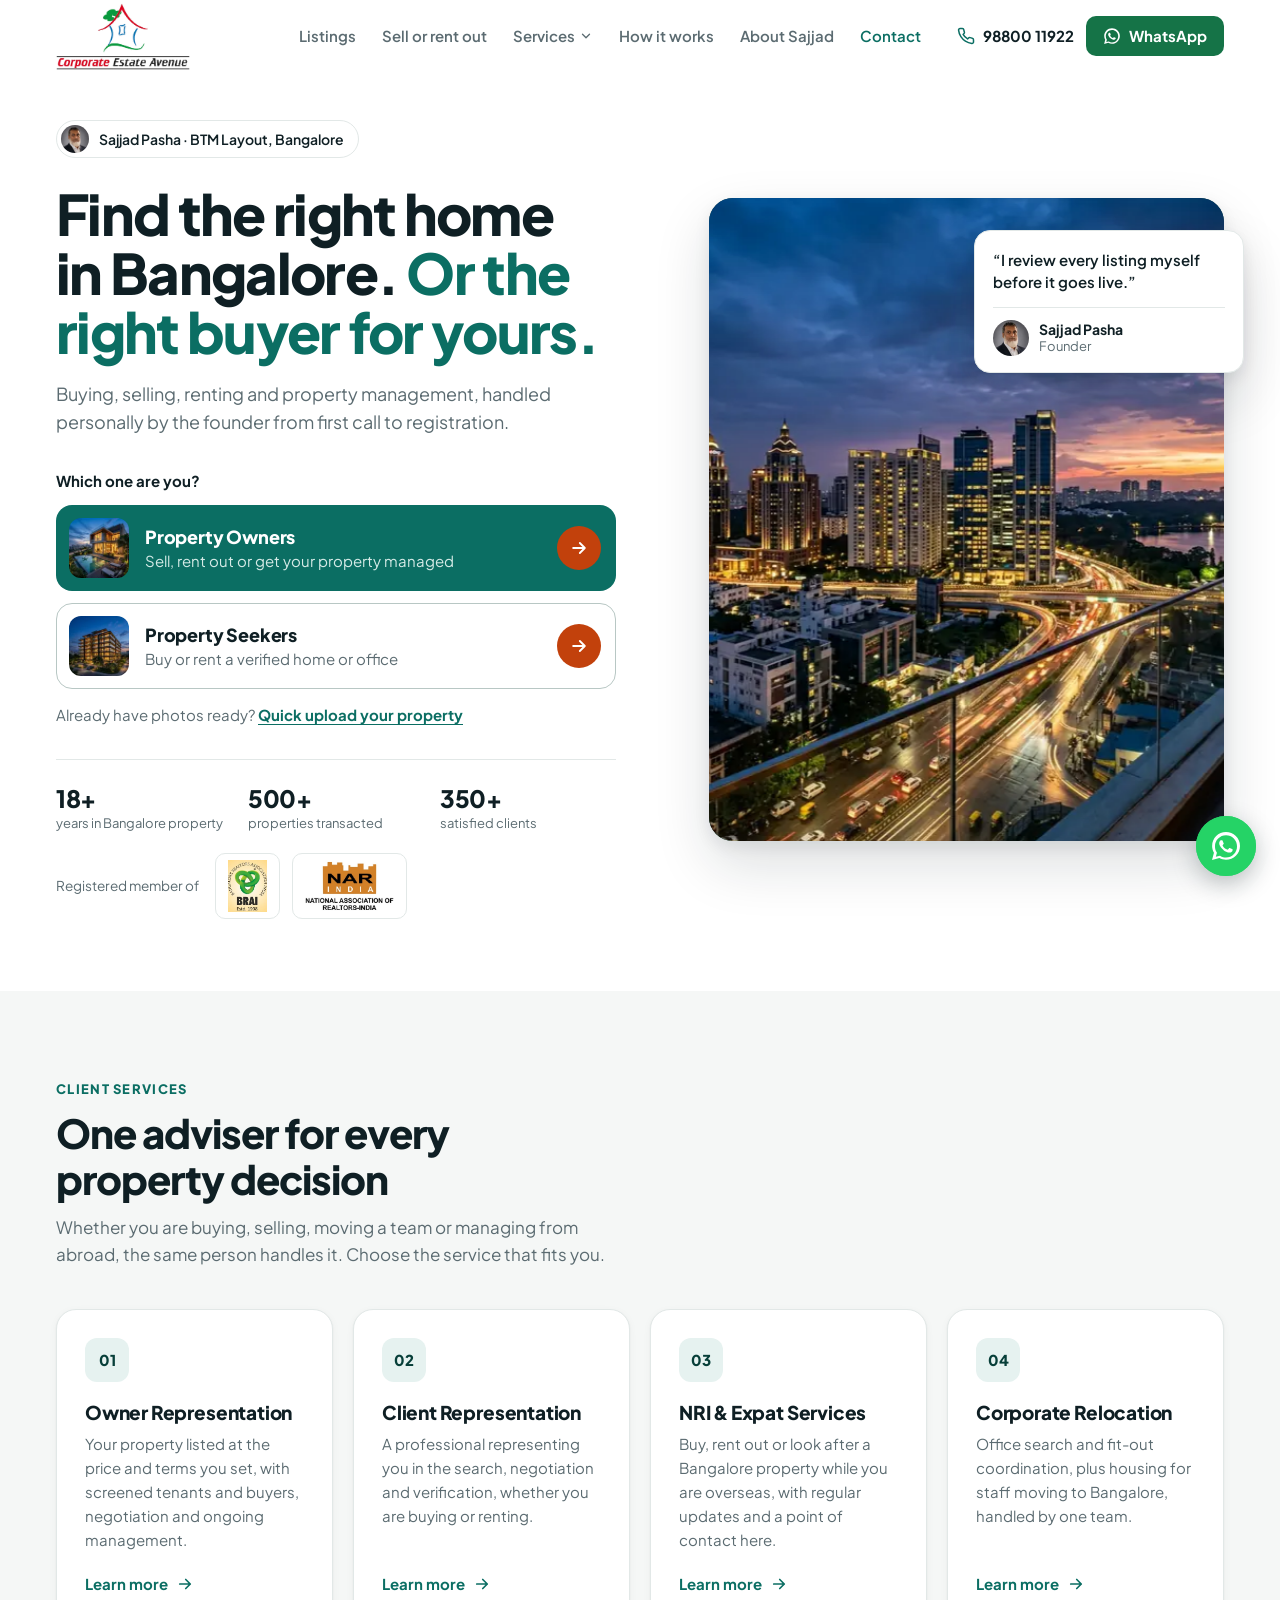
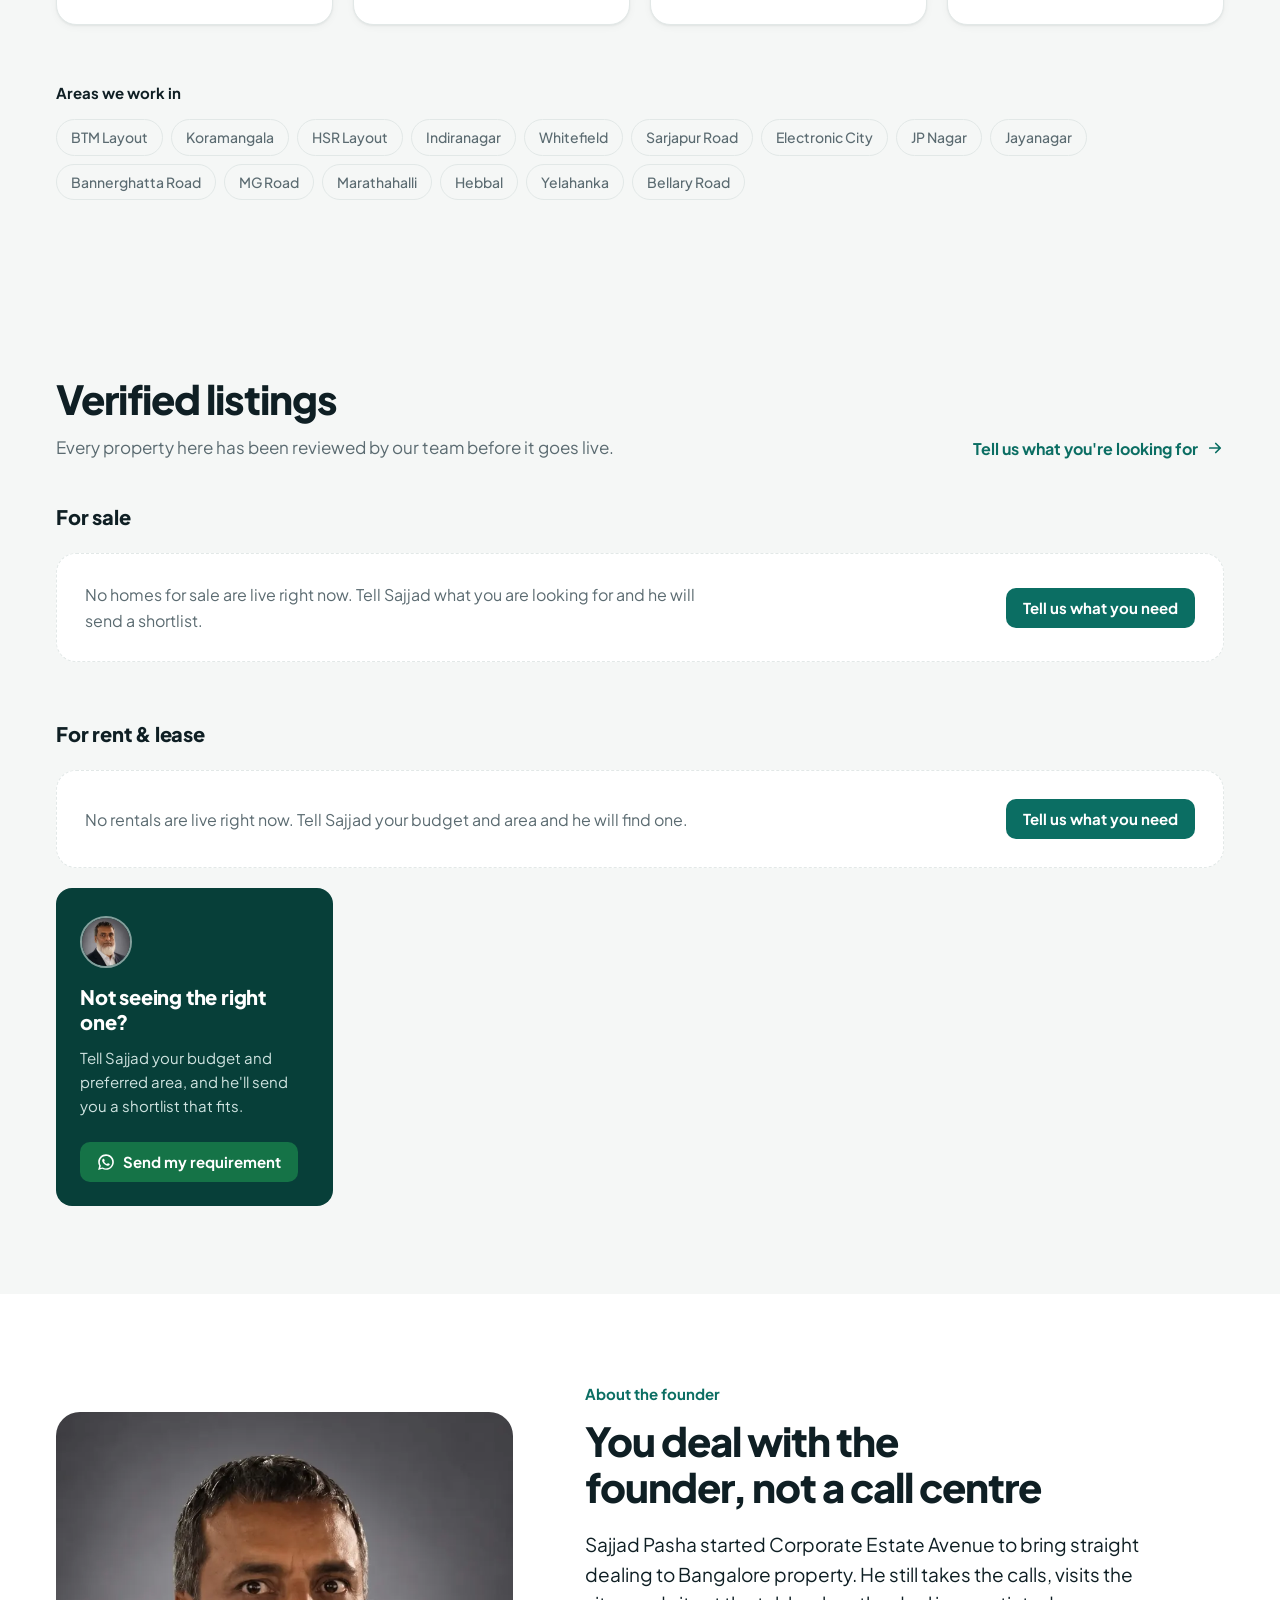
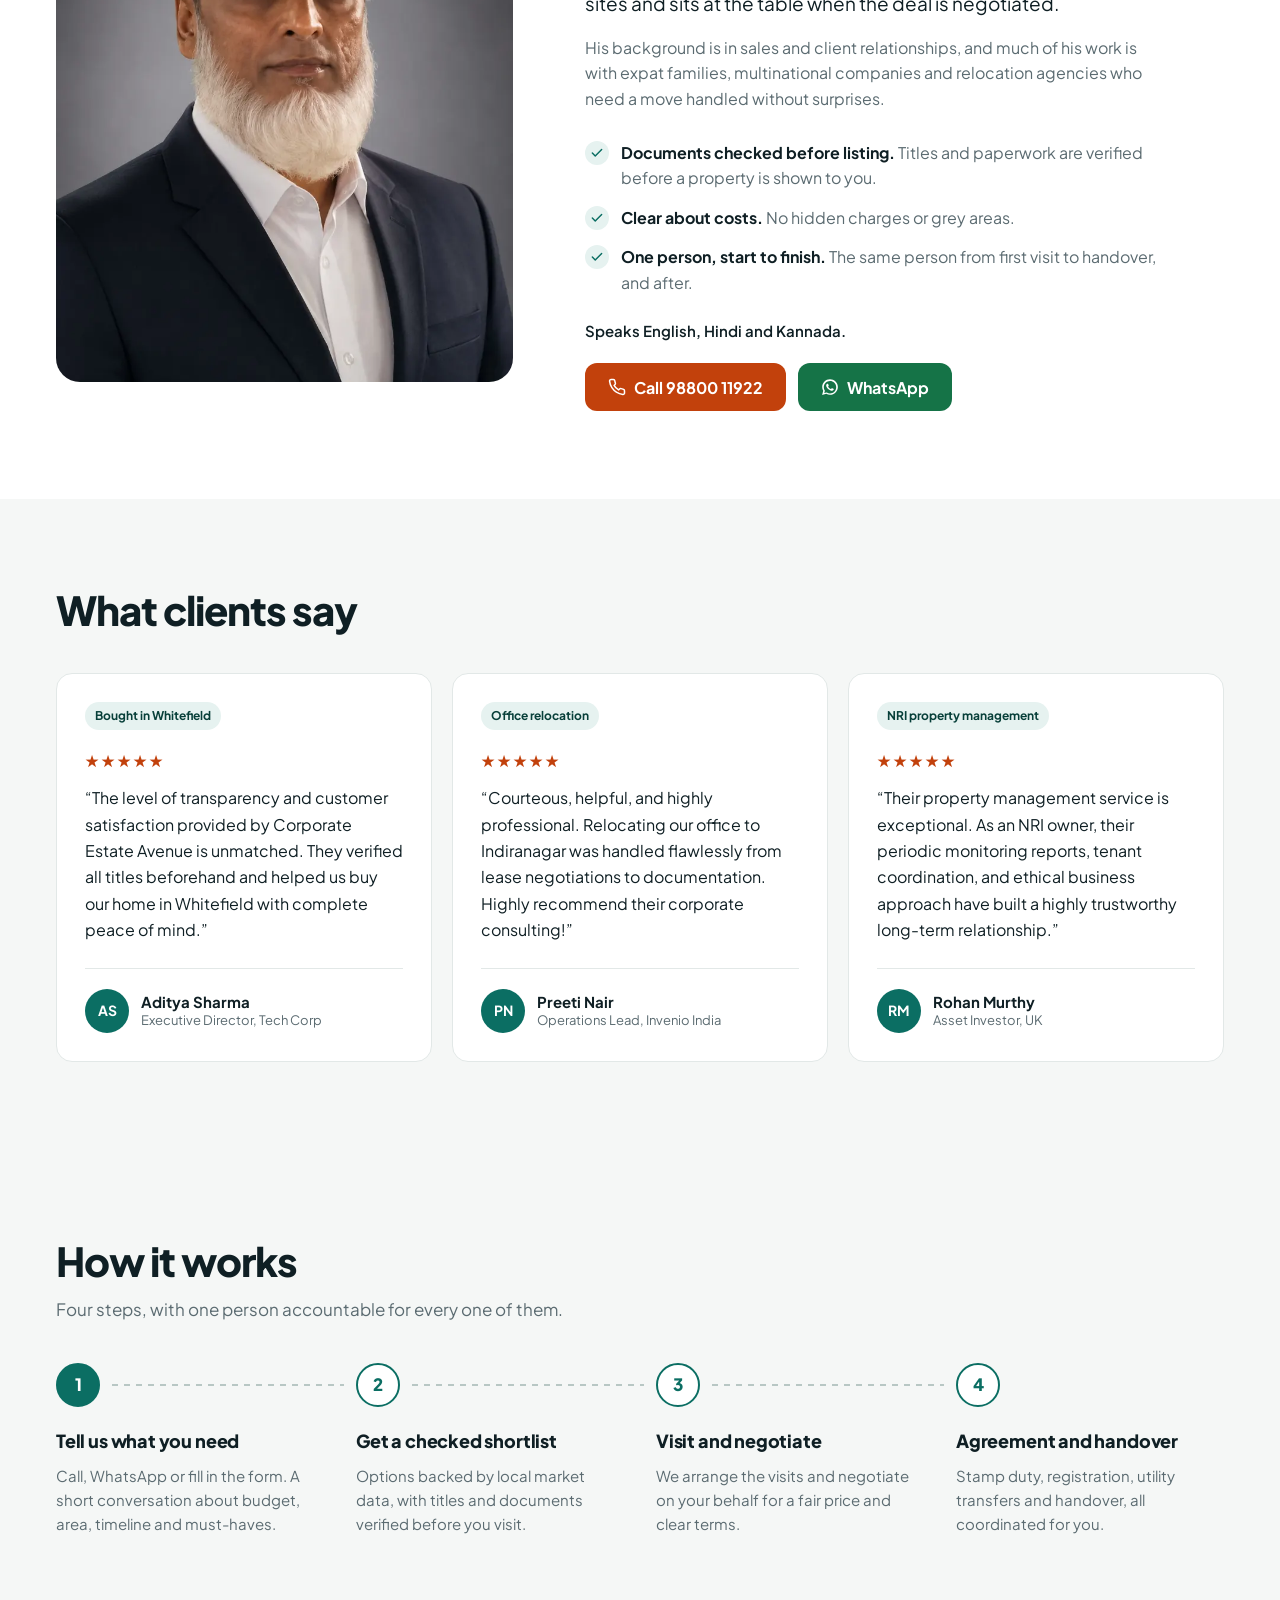
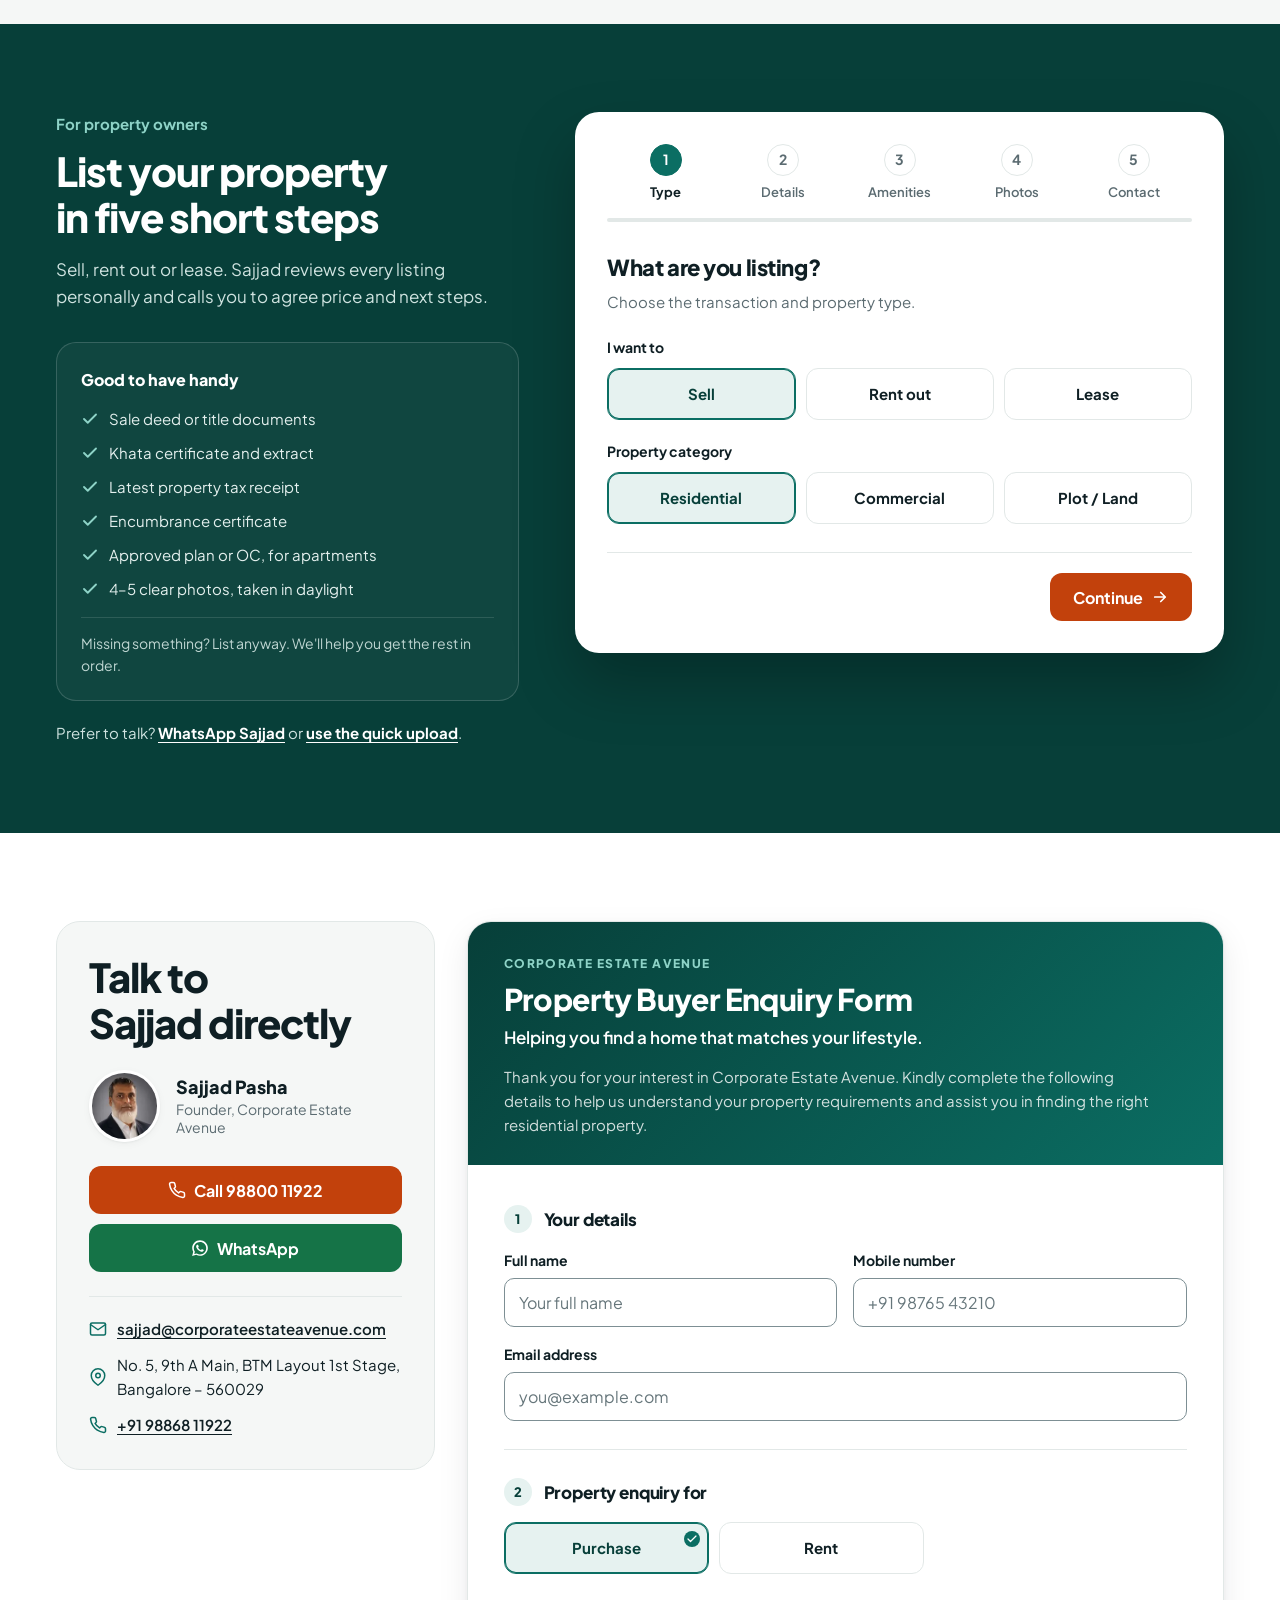
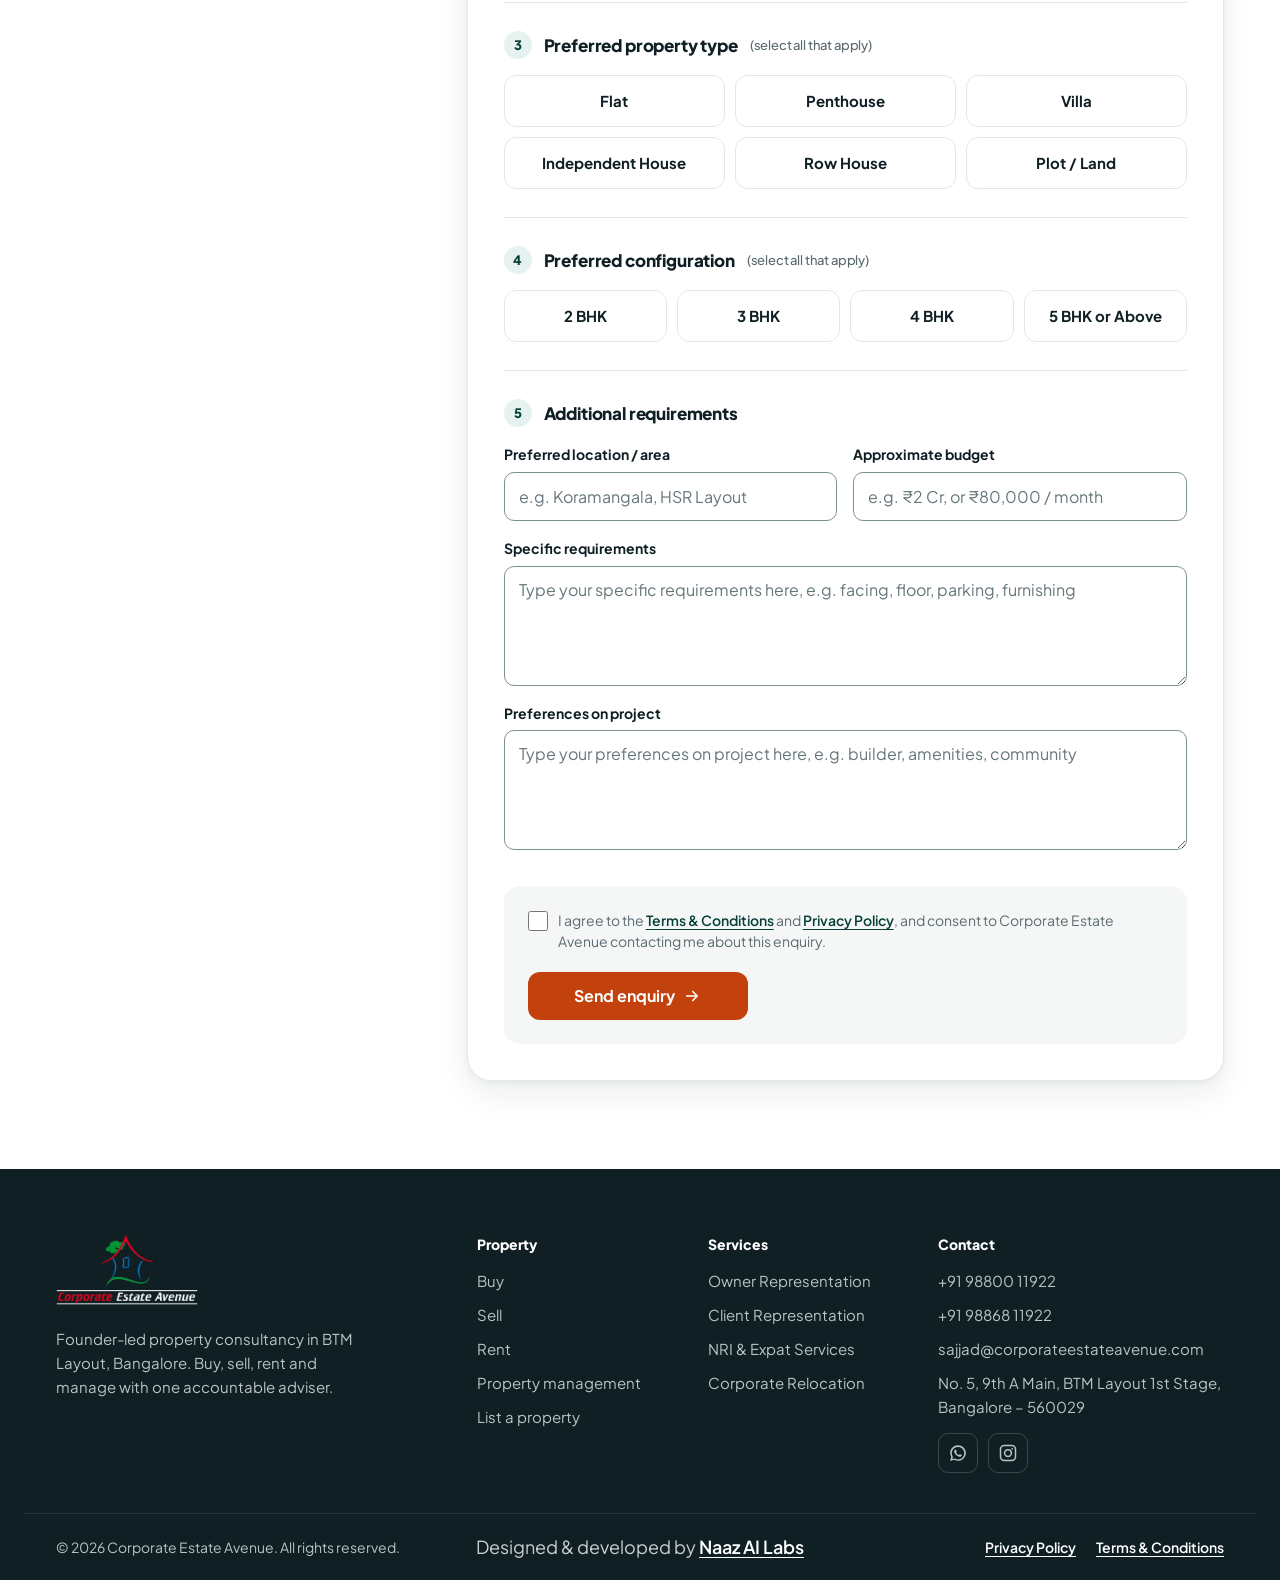
==== commit 4f8e05ff: "Add client service pages, legal pages, floating WhatsApp and performance work - Client services sect" ====
--- a/index.html
+++ b/index.html
@@ -19,23 +19,23 @@
     <meta property="og:url" content="https://corporateestateavenue.com">
     <meta property="og:type" content="website">
     <meta property="og:site_name" content="Corporate Estate Avenue">
-    <meta property="og:image" content="https://corporateestateavenue.com/bangalore_skyline.png">
+    <meta property="og:image" content="https://corporateestateavenue.com/og-image.jpg">
     <meta property="og:locale" content="en_IN">
     
     <!-- Twitter Card Tags -->
     <meta name="twitter:card" content="summary_large_image">
     <meta name="twitter:title" content="Corporate Estate Avenue | Premium Real Estate Consulting Bangalore">
     <meta name="twitter:description" content="Premium Property Management & Real Estate Consulting Services in Bangalore. Trusted partner for buying, selling, renting, and relocating.">
-    <meta name="twitter:image" content="https://corporateestateavenue.com/bangalore_skyline.png">
+    <meta name="twitter:image" content="https://corporateestateavenue.com/og-image.jpg">
     
     <title>Corporate Estate Avenue | Premium Real Estate Consulting Bangalore</title>
-    <link rel="icon" type="image/png" href="logo.png">
+    <link rel="icon" type="image/png" href="icon-192.png">
     
     <!-- Google Fonts: Plus Jakarta Sans -->
     <link rel="preconnect" href="https://fonts.googleapis.com">
     <link rel="preconnect" href="https://fonts.gstatic.com" crossorigin>
     <link href="https://fonts.googleapis.com/css2?family=Plus+Jakarta+Sans:wght@400;500;600;700;800&display=swap" rel="stylesheet">
-    <link rel="stylesheet" href="styles.css">
+    <link rel="stylesheet" href="styles.css?v=3">
     
     <!-- JSON-LD Structured Data -->
     <script type="application/ld+json">
@@ -43,8 +43,8 @@
         "@context": "https://schema.org",
         "@type": "RealEstateAgent",
         "name": "Corporate Estate Avenue",
-        "image": "https://corporateestateavenue.com/bangalore_skyline.png",
-        "logo": "https://corporateestateavenue.com/bangalore_skyline.png",
+        "image": "https://corporateestateavenue.com/og-image.jpg",
+        "logo": "https://corporateestateavenue.com/og-image.jpg",
         "url": "https://corporateestateavenue.com",
         "telephone": "+919880011922",
         "email": "sajjad@corporateestateavenue.com",
@@ -85,7 +85,7 @@
         "@context": "https://schema.org",
         "@type": "LocalBusiness",
         "name": "Corporate Estate Avenue",
-        "image": "https://corporateestateavenue.com/bangalore_skyline.png",
+        "image": "https://corporateestateavenue.com/og-image.jpg",
         "telephone": "+919880011922",
         "email": "sajjad@corporateestateavenue.com",
         "address": {
@@ -212,36 +212,26 @@
     <header class="navbar-container">
         <nav class="navbar" aria-label="Main Navigation">
             <a href="#home" class="logo" aria-label="Corporate Estate Avenue, home">
-                <img src="logo.png" alt="Corporate Estate Avenue" class="logo-img" width="1196" height="611">
+                <img src="logo-360.webp" alt="Corporate Estate Avenue" class="logo-img" width="360" height="184">
             </a>
 
             <ul class="nav-menu" id="js-nav-menu">
                 <li><a href="#properties" class="nav-link" id="link-properties">Listings</a></li>
                 <li><a href="#sell-property" class="nav-link" id="link-sell">Sell or rent out</a></li>
                 <li class="nav-item-dropdown" id="js-nav-dropdown">
-                    <a href="#services" class="nav-link dropdown-toggle" id="link-services" aria-haspopup="true" aria-expanded="false">
+                    <button type="button" class="nav-link dropdown-toggle" id="link-services" aria-haspopup="true" aria-expanded="false" aria-controls="js-services-menu">
                         Services <svg class="dropdown-caret" aria-hidden="true"><use href="#i-chevron"/></svg>
-                    </a>
-                    <div class="mega-menu" aria-label="Services Submenu">
+                    </button>
+                    <div class="mega-menu" id="js-services-menu">
                         <div class="mega-menu-grid">
-                            <div class="mega-menu-col">
-                                <p class="mega-menu-title">Looking for a property</p>
-                                <ul class="mega-menu-list">
-                                    <li><a href="#buy-property" class="mega-menu-item"><strong>Buy a home</strong><span>Verified apartments and villas</span></a></li>
-                                    <li><a href="#rent-property" class="mega-menu-item"><strong>Rent a home or office</strong><span>Homes, offices and fit-outs</span></a></li>
-                                    <li><a href="#services" class="mega-menu-item" data-service="nri-expat"><strong>NRI &amp; expat assistance</strong><span>Search, paperwork and settling in</span></a></li>
-                                    <li><a href="#services" class="mega-menu-item" data-service="reloc"><strong>Corporate relocation</strong><span>Offices and staff housing</span></a></li>
-                                </ul>
-                            </div>
-                            <div class="mega-menu-col">
-                                <p class="mega-menu-title">Own a property</p>
-                                <ul class="mega-menu-list">
-                                    <li><a href="#sell-property" class="mega-menu-item"><strong>Sell your property</strong><span>Listing, buyers and negotiation</span></a></li>
-                                    <li><a href="#sell-property" class="mega-menu-item"><strong>Rent it out</strong><span>Tenant search and agreements</span></a></li>
-                                    <li><a href="#services" class="mega-menu-item" data-service="pm"><strong>Property management</strong><span>Inspections, rent and repairs</span></a></li>
-                                    <li><a href="#services" class="mega-menu-item" data-service="owner-rep"><strong>Owner &amp; client representation</strong><span>Someone on your side of the table</span></a></li>
-                                </ul>
-                            </div>
+                            <p class="mega-menu-title">Client services</p>
+                            <ul class="mega-menu-list">
+                            <li><a href="/services/owner-representation" class="mega-menu-item"><strong>Owner Representation</strong><span>Rent or sell, and have it managed well</span></a></li>
+                            <li><a href="/services/client-representation" class="mega-menu-item"><strong>Client Representation</strong><span>Someone on your side of the table</span></a></li>
+                            <li><a href="/services/nri-expat" class="mega-menu-item"><strong>NRI &amp; Expat Services</strong><span>Search, paperwork and settling in</span></a></li>
+                            <li><a href="/services/corporate-relocation" class="mega-menu-item"><strong>Corporate Relocation</strong><span>Offices and staff housing</span></a></li>
+                            </ul>
+                            <a href="#services" class="mega-menu-all">View all client services <svg aria-hidden="true"><use href="#i-arrow"/></svg></a>
                         </div>
                     </div>
                 </li>
@@ -278,7 +268,7 @@
         <div class="container hero-grid">
             <div class="hero-copy">
                 <div class="byline-chip">
-                    <img src="sajjad_pasha.jpg" alt="" width="28" height="28">
+                    <img src="sajjad_pasha-144.webp" alt="" width="28" height="28">
                     <span>Sajjad Pasha · BTM Layout, Bangalore</span>
                 </div>
 
@@ -289,7 +279,7 @@
                 <!-- TODO: replace the href values with the owner / buyer-renter form URLs -->
                 <div class="choice-cards" role="group" aria-labelledby="choice-label">
                     <a href="#" id="hero-owner-link" class="choice-card choice-card--owner">
-                        <img src="prop_villa.png" alt="" class="choice-thumb" width="64" height="64">
+                        <img src="prop_villa-128.webp" alt="" class="choice-thumb" width="64" height="64">
                         <span class="choice-text">
                             <strong>Property Owners</strong>
                             <span>Sell, rent out or get your property managed</span>
@@ -297,7 +287,7 @@
                         <span class="choice-arrow" aria-hidden="true"><svg><use href="#i-arrow"/></svg></span>
                     </a>
                     <a href="#" id="hero-seeker-link" class="choice-card choice-card--seeker">
-                        <img src="prop_apartment.png" alt="" class="choice-thumb" width="64" height="64">
+                        <img src="prop_apartment-128.webp" alt="" class="choice-thumb" width="64" height="64">
                         <span class="choice-text">
                             <strong>Property Seekers</strong>
                             <span>Buy or rent a verified home or office</span>
@@ -313,35 +303,80 @@
                     <li><span class="trust-figure"><span class="stat-number" data-target="350">350</span>+</span><span class="trust-label">satisfied clients</span></li>
                 </ul>
 
-                <!-- TODO: swap the text badges for the official BRAI and NAR India logo files -->
                 <div class="affiliations" aria-label="Memberships">
                     <span class="affiliations-label">Registered member of</span>
-                    <span class="affil-badge">BRAI</span>
-                    <span class="affil-badge">NAR India</span>
+                    <span class="affil-logos">
+                        <span class="affil-badge"><img src="brai-logo.jpeg" alt="Bangalore Realtors Association India (BRAI)" width="39" height="52" loading="lazy"></span>
+                        <span class="affil-badge"><img src="nar-india-logo.jpeg" alt="National Association of Realtors India (NAR India)" width="89" height="52" loading="lazy"></span>
+                    </span>
                 </div>
             </div>
 
             <div class="hero-media">
                 <div class="hero-frame">
-                    <img src="bangalore_skyline.png" alt="Bangalore skyline at dusk, seen from a high-rise balcony" class="hero-bg" width="1024" height="1024">
-                </div>
-                <div class="float-card float-listed" aria-hidden="true">
-                    <img src="prop_apartment.png" alt="" width="56" height="56">
+                    <img src="bangalore_skyline-1024.webp" srcset="bangalore_skyline-640.webp 640w, bangalore_skyline-1024.webp 1024w" sizes="(max-width: 992px) 100vw, 560px" alt="Bangalore skyline at dusk, seen from a high-rise balcony" class="hero-bg" width="1024" height="1024" fetchpriority="high" decoding="async">
+                </div>
+                <div class="float-card float-listed" id="js-hero-listing" hidden>
+                    <img src="" alt="" width="56" height="56" id="js-hero-listing-img">
                     <div>
                         <span class="float-kicker"><i></i>Just listed</span>
-                        <strong>₹2.45 Cr</strong>
-                        <span class="float-meta">3 BHK · Whitefield</span>
+                        <strong id="js-hero-listing-price"></strong>
+                        <span class="float-meta" id="js-hero-listing-meta"></span>
                     </div>
                 </div>
                 <figure class="float-card float-quote">
                     <blockquote>“I review every listing myself before it goes live.”</blockquote>
                     <figcaption>
-                        <img src="sajjad_pasha.jpg" alt="" width="36" height="36">
+                        <img src="sajjad_pasha-144.webp" alt="" width="36" height="36">
                         <span><strong>Sajjad Pasha</strong>Founder</span>
                     </figcaption>
                 </figure>
             </div>
         </div>
+    </section>
+
+    <!-- CLIENT SERVICES -->
+    <section id="services" class="section client-services">
+        <div class="container">
+            <div class="section-head">
+                <p class="svc-kicker">Client services</p>
+                <h2 class="section-title">One adviser for every property decision</h2>
+                <p class="section-lede">Whether you are buying, selling, moving a team or managing from abroad, the same person handles it. Choose the service that fits you.</p>
+            </div>
+            <ul class="svc-cards">
+                <li><a href="/services/owner-representation" class="svc-card">
+                    <span class="svc-num">01</span>
+                    <h3 class="svc-card-title">Owner Representation</h3>
+                    <p>Your property listed at the price and terms you set, with screened tenants and buyers, negotiation and ongoing management.</p>
+                    <span class="svc-more">Learn more <svg aria-hidden="true"><use href="#i-arrow"/></svg></span>
+                </a></li>
+                <li><a href="/services/client-representation" class="svc-card">
+                    <span class="svc-num">02</span>
+                    <h3 class="svc-card-title">Client Representation</h3>
+                    <p>A professional representing you in the search, negotiation and verification, whether you are buying or renting.</p>
+                    <span class="svc-more">Learn more <svg aria-hidden="true"><use href="#i-arrow"/></svg></span>
+                </a></li>
+                <li><a href="/services/nri-expat" class="svc-card">
+                    <span class="svc-num">03</span>
+                    <h3 class="svc-card-title">NRI &amp; Expat Services</h3>
+                    <p>Buy, rent out or look after a Bangalore property while you are overseas, with regular updates and a point of contact here.</p>
+                    <span class="svc-more">Learn more <svg aria-hidden="true"><use href="#i-arrow"/></svg></span>
+                </a></li>
+                <li><a href="/services/corporate-relocation" class="svc-card">
+                    <span class="svc-num">04</span>
+                    <h3 class="svc-card-title">Corporate Relocation</h3>
+                    <p>Office search and fit-out coordination, plus housing for staff moving to Bangalore, handled by one team.</p>
+                    <span class="svc-more">Learn more <svg aria-hidden="true"><use href="#i-arrow"/></svg></span>
+                </a></li>
+            </ul>
+        </div>
+        <div class="container areas">
+            <p class="areas-label">Areas we work in</p>
+            <ul class="areas-list">
+                <li>BTM Layout</li><li>Koramangala</li><li>HSR Layout</li><li>Indiranagar</li><li>Whitefield</li><li>Sarjapur Road</li><li>Electronic City</li><li>JP Nagar</li><li>Jayanagar</li><li>Bannerghatta Road</li><li>MG Road</li><li>Marathahalli</li><li>Hebbal</li><li>Yelahanka</li><li>Bellary Road</li>
+            </ul>
+        </div>
+
     </section>
 
     <!-- 1. VERIFIED LISTINGS -->
@@ -350,7 +385,7 @@
             <div class="section-head section-head--split">
                 <div>
                     <h2 class="section-title">Verified listings</h2>
-                    <p class="section-lede">Every property here has had its title and documents checked before it went live.</p>
+                    <p class="section-lede">Every property here has been reviewed by our team before it goes live.</p>
                 </div>
                 <a href="#contact" class="link-arrow">Tell us what you're looking for <svg aria-hidden="true"><use href="#i-arrow"/></svg></a>
             </div>
@@ -367,82 +402,6 @@
                 </div>
 
                 <div class="card-row buy-grid" id="js-buy-grid">
-                    <article class="property-card" data-bhk="3" data-type="sale">
-                        <div class="property-image-box">
-                            <img src="prop_apartment.png" alt="Luxury apartment in Whitefield" class="property-img" loading="lazy" width="1024" height="1024">
-                            <span class="property-tag">For sale</span>
-                        </div>
-                        <div class="property-content">
-                            <div class="price-row">
-                                <p class="property-price">₹2.45 Cr</p>
-                                <span class="verified-badge"><svg aria-hidden="true"><use href="#i-shield"/></svg>Title verified</span>
-                            </div>
-                            <h4 class="property-title">Luxury Apartment in Whitefield</h4>
-                            <p class="property-location"><svg aria-hidden="true"><use href="#i-pin"/></svg>Whitefield, Bangalore</p>
-                            <ul class="property-specs"><li>3 BHK</li><li>2,200 sq.ft</li><li>2 parking</li></ul>
-                            <div class="card-actions">
-                                <a href="#contact" class="btn btn-teal btn-sm">Enquire</a>
-                                <a href="https://wa.me/919880011922?text=Hi%20Sajjad%2C%20I%27m%20interested%20in%20the%20Luxury%20Apartment%20in%20Whitefield%20(%E2%82%B92.45%20Cr)." target="_blank" rel="noopener noreferrer" class="btn-icon-wa" aria-label="Ask about the Whitefield apartment on WhatsApp"><svg aria-hidden="true"><use href="#i-wa"/></svg></a>
-                            </div>
-                        </div>
-                    </article>
-                    <article class="property-card" data-bhk="4" data-type="sale">
-                        <div class="property-image-box">
-                            <img src="prop_villa.png" alt="Villa on Sarjapur Road" class="property-img" loading="lazy" width="1024" height="1024">
-                            <span class="property-tag">For sale</span>
-                        </div>
-                        <div class="property-content">
-                            <div class="price-row">
-                                <p class="property-price">₹4.80 Cr</p>
-                                <span class="verified-badge"><svg aria-hidden="true"><use href="#i-shield"/></svg>Title verified</span>
-                            </div>
-                            <h4 class="property-title">Villa in Sarjapur Road</h4>
-                            <p class="property-location"><svg aria-hidden="true"><use href="#i-pin"/></svg>Sarjapur Road, Bangalore</p>
-                            <ul class="property-specs"><li>4 BHK</li><li>3,800 sq.ft</li><li>3 parking</li></ul>
-                            <div class="card-actions">
-                                <a href="#contact" class="btn btn-teal btn-sm">Enquire</a>
-                                <a href="https://wa.me/919880011922?text=Hi%20Sajjad%2C%20I%27m%20interested%20in%20the%20Villa%20in%20Sarjapur%20Road%20(%E2%82%B94.80%20Cr)." target="_blank" rel="noopener noreferrer" class="btn-icon-wa" aria-label="Ask about the Sarjapur Road villa on WhatsApp"><svg aria-hidden="true"><use href="#i-wa"/></svg></a>
-                            </div>
-                        </div>
-                    </article>
-                    <article class="property-card" data-bhk="2" data-type="sale">
-                        <div class="property-image-box">
-                            <img src="prop_apartment.png" alt="Premium apartment in Electronic City" class="property-img" loading="lazy" width="1024" height="1024">
-                            <span class="property-tag">For sale</span>
-                        </div>
-                        <div class="property-content">
-                            <div class="price-row">
-                                <p class="property-price">₹1.85 Cr</p>
-                                <span class="verified-badge"><svg aria-hidden="true"><use href="#i-shield"/></svg>Title verified</span>
-                            </div>
-                            <h4 class="property-title">Premium Apartment in Electronic City</h4>
-                            <p class="property-location"><svg aria-hidden="true"><use href="#i-pin"/></svg>Electronic City, Bangalore</p>
-                            <ul class="property-specs"><li>2 BHK</li><li>1,500 sq.ft</li><li>1 parking</li></ul>
-                            <div class="card-actions">
-                                <a href="#contact" class="btn btn-teal btn-sm">Enquire</a>
-                                <a href="https://wa.me/919880011922?text=Hi%20Sajjad%2C%20I%27m%20interested%20in%20the%20Premium%20Apartment%20in%20Electronic%20City%20(%E2%82%B91.85%20Cr)." target="_blank" rel="noopener noreferrer" class="btn-icon-wa" aria-label="Ask about the Electronic City apartment on WhatsApp"><svg aria-hidden="true"><use href="#i-wa"/></svg></a>
-                            </div>
-                        </div>
-                    </article>
-                    <article class="property-card" data-bhk="3" data-type="sale">
-                        <div class="property-image-box">
-                            <img src="prop_villa.png" alt="Garden villa in HSR Layout" class="property-img" loading="lazy" width="1024" height="1024">
-                            <span class="property-tag">For sale</span>
-                        </div>
-                        <div class="property-content">
-                            <div class="price-row">
-                                <p class="property-price">₹3.20 Cr</p>
-                                <span class="verified-badge"><svg aria-hidden="true"><use href="#i-shield"/></svg>Title verified</span>
-                            </div>
-                            <h4 class="property-title">Garden Villa in HSR Layout</h4>
-                            <p class="property-location"><svg aria-hidden="true"><use href="#i-pin"/></svg>HSR Layout, Bangalore</p>
-                            <ul class="property-specs"><li>3 BHK</li><li>2,800 sq.ft</li><li>2 parking</li></ul>
-                            <div class="card-actions">
-                                <a href="#contact" class="btn btn-teal btn-sm">Enquire</a>
-                                <a href="https://wa.me/919880011922?text=Hi%20Sajjad%2C%20I%27m%20interested%20in%20the%20Garden%20Villa%20in%20HSR%20Layout%20(%E2%82%B93.20%20Cr)." target="_blank" rel="noopener noreferrer" class="btn-icon-wa" aria-label="Ask about the HSR Layout villa on WhatsApp"><svg aria-hidden="true"><use href="#i-wa"/></svg></a>
-                            </div>
-                        </div>
-                    </article>
                 </div>
             </div>
 
@@ -450,66 +409,10 @@
                 <div class="listing-group-head">
                     <h3 class="listing-group-title">For rent &amp; lease</h3>
                 </div>
-                <div class="card-row rent-grid">
-                    <article class="property-card" data-type="rent">
-                        <div class="property-image-box">
-                            <img src="prop_commercial.png" alt="Commercial office in Indiranagar" class="property-img" loading="lazy" width="1024" height="1024">
-                            <span class="property-tag">For lease</span>
-                        </div>
-                        <div class="property-content">
-                            <div class="price-row">
-                                <p class="property-price">₹3.5 L<small>/mo</small></p>
-                                <span class="verified-badge"><svg aria-hidden="true"><use href="#i-shield"/></svg>Title verified</span>
-                            </div>
-                            <h4 class="property-title">Commercial Office in Indiranagar</h4>
-                            <p class="property-location"><svg aria-hidden="true"><use href="#i-pin"/></svg>Indiranagar, Bangalore</p>
-                            <ul class="property-specs"><li>Fit-out</li><li>4,500 sq.ft</li><li>5 parking</li></ul>
-                            <div class="card-actions">
-                                <a href="#contact" class="btn btn-teal btn-sm">Enquire</a>
-                                <a href="https://wa.me/919880011922?text=Hi%20Sajjad%2C%20I%27m%20interested%20in%20the%20Commercial%20Office%20in%20Indiranagar%20(%E2%82%B93.5%20Lakhs%2Fmo)." target="_blank" rel="noopener noreferrer" class="btn-icon-wa" aria-label="Ask about the Indiranagar office on WhatsApp"><svg aria-hidden="true"><use href="#i-wa"/></svg></a>
-                            </div>
-                        </div>
-                    </article>
-                    <article class="property-card" data-type="rent">
-                        <div class="property-image-box">
-                            <img src="prop_apartment.png" alt="Luxury apartment in Koramangala" class="property-img" loading="lazy" width="1024" height="1024">
-                            <span class="property-tag">For rent</span>
-                        </div>
-                        <div class="property-content">
-                            <div class="price-row">
-                                <p class="property-price">₹85,000<small>/mo</small></p>
-                                <span class="verified-badge"><svg aria-hidden="true"><use href="#i-shield"/></svg>Title verified</span>
-                            </div>
-                            <h4 class="property-title">Luxury Apartment in Koramangala</h4>
-                            <p class="property-location"><svg aria-hidden="true"><use href="#i-pin"/></svg>Koramangala, Bangalore</p>
-                            <ul class="property-specs"><li>3 BHK</li><li>2,100 sq.ft</li><li>2 parking</li></ul>
-                            <div class="card-actions">
-                                <a href="#contact" class="btn btn-teal btn-sm">Enquire</a>
-                                <a href="https://wa.me/919880011922?text=Hi%20Sajjad%2C%20I%27m%20interested%20in%20the%20Luxury%20Apartment%20in%20Koramangala%20(%E2%82%B985%2C000%2Fmo)." target="_blank" rel="noopener noreferrer" class="btn-icon-wa" aria-label="Ask about the Koramangala apartment on WhatsApp"><svg aria-hidden="true"><use href="#i-wa"/></svg></a>
-                            </div>
-                        </div>
-                    </article>
-                    <article class="property-card" data-type="rent">
-                        <div class="property-image-box">
-                            <img src="prop_villa.png" alt="Executive villa in Whitefield" class="property-img" loading="lazy" width="1024" height="1024">
-                            <span class="property-tag">For rent</span>
-                        </div>
-                        <div class="property-content">
-                            <div class="price-row">
-                                <p class="property-price">₹1.2 L<small>/mo</small></p>
-                                <span class="verified-badge"><svg aria-hidden="true"><use href="#i-shield"/></svg>Title verified</span>
-                            </div>
-                            <h4 class="property-title">Executive Villa in Whitefield</h4>
-                            <p class="property-location"><svg aria-hidden="true"><use href="#i-pin"/></svg>Whitefield, Bangalore</p>
-                            <ul class="property-specs"><li>4 BHK</li><li>3,500 sq.ft</li><li>3 parking</li></ul>
-                            <div class="card-actions">
-                                <a href="#contact" class="btn btn-teal btn-sm">Enquire</a>
-                                <a href="https://wa.me/919880011922?text=Hi%20Sajjad%2C%20I%27m%20interested%20in%20the%20Executive%20Villa%20in%20Whitefield%20(%E2%82%B91.2%20Lakhs%2Fmo)." target="_blank" rel="noopener noreferrer" class="btn-icon-wa" aria-label="Ask about the Whitefield villa on WhatsApp"><svg aria-hidden="true"><use href="#i-wa"/></svg></a>
-                            </div>
-                        </div>
-                    </article>
+                <div class="card-row rent-grid" id="js-rent-grid">
+                    
                     <aside class="request-card">
-                        <img src="sajjad_pasha.jpg" alt="" class="request-avatar" width="52" height="52" loading="lazy">
+                        <img src="sajjad_pasha-144.webp" alt="" class="request-avatar" width="52" height="52" loading="lazy">
                         <h4>Not seeing the right one?</h4>
                         <p>Tell Sajjad your budget and preferred area, and he'll send you a shortlist that fits.</p>
                         <a href="https://wa.me/919880011922?text=Hi%20Sajjad%2C%20I%27m%20looking%20for%20a%20property.%20Budget%3A%20%20Area%3A%20" target="_blank" rel="noopener noreferrer" class="btn btn-wa btn-sm"><svg aria-hidden="true"><use href="#i-wa"/></svg>Send my requirement</a>
@@ -523,7 +426,7 @@
     <section id="about" class="section founder">
         <div class="container founder-grid">
             <div class="founder-photo">
-                <img src="sajjad_pasha.jpg" alt="Sajjad Pasha, founder of Corporate Estate Avenue" loading="lazy" width="768" height="1024">
+                <img src="sajjad_pasha-768.webp" alt="Sajjad Pasha, founder of Corporate Estate Avenue" loading="lazy" width="768" height="1024">
             </div>
             <div class="founder-copy">
                 <p class="kicker">About the founder</p>
@@ -583,59 +486,6 @@
     </section>
 
     <!-- 4. SERVICES -->
-    <section id="services" class="section services">
-        <div class="container services-grid">
-            <div class="services-intro">
-                <h2 class="section-title">One adviser for every property decision</h2>
-                <p class="section-lede">Whether you're moving in, moving out or managing from abroad, the same person handles it.</p>
-                <a href="#contact" class="btn btn-primary">Discuss your requirement</a>
-            </div>
-            <ul class="service-rows">
-                <li><a href="#buy-property" class="service-row">
-                    <span class="service-name">Buy</span>
-                    <span class="service-desc">A shortlist of checked homes that fit your budget and commute, plus negotiation and registration support.</span>
-                    <svg class="service-go" aria-hidden="true"><use href="#i-arrow"/></svg>
-                </a></li>
-                <li><a href="#sell-property" class="service-row">
-                    <span class="service-name">Sell</span>
-                    <span class="service-desc">Pricing advice, marketing through our agent network and direct buyer matching, handled to closing.</span>
-                    <svg class="service-go" aria-hidden="true"><use href="#i-arrow"/></svg>
-                </a></li>
-                <li><a href="#rent-property" class="service-row">
-                    <span class="service-name">Rent</span>
-                    <span class="service-desc">For tenants and owners: homes and offices, tenant checks, lease coordination and move-in.</span>
-                    <svg class="service-go" aria-hidden="true"><use href="#i-arrow"/></svg>
-                </a></li>
-                <li><a href="#contact" class="service-row">
-                    <span class="service-name">Property management</span>
-                    <span class="service-desc">Inspections and reports, maintenance and repairs, tenant coordination and rent collection.</span>
-                    <svg class="service-go" aria-hidden="true"><use href="#i-arrow"/></svg>
-                </a></li>
-                <li><a href="#contact" class="service-row">
-                    <span class="service-name">Corporate relocation</span>
-                    <span class="service-desc">Office search and fit-out coordination, plus housing for staff moving to Bangalore.</span>
-                    <svg class="service-go" aria-hidden="true"><use href="#i-arrow"/></svg>
-                </a></li>
-                <li><a href="#contact" class="service-row">
-                    <span class="service-name">Owner &amp; client representation</span>
-                    <span class="service-desc">Someone on your side of the table, whether you're the owner or the buyer, through negotiation and paperwork.</span>
-                    <svg class="service-go" aria-hidden="true"><use href="#i-arrow"/></svg>
-                </a></li>
-                <li><a href="#contact" class="service-row">
-                    <span class="service-name">NRI &amp; expat assistance</span>
-                    <span class="service-desc">Buy, rent out or look after a Bangalore property while you're overseas, with regular updates.</span>
-                    <svg class="service-go" aria-hidden="true"><use href="#i-arrow"/></svg>
-                </a></li>
-            </ul>
-        </div>
-        <div class="container areas">
-            <p class="areas-label">Areas we work in</p>
-            <ul class="areas-list">
-                <li>BTM Layout</li><li>Koramangala</li><li>HSR Layout</li><li>Indiranagar</li><li>Whitefield</li><li>Sarjapur Road</li><li>Electronic City</li><li>JP Nagar</li><li>Jayanagar</li><li>Bannerghatta Road</li><li>MG Road</li><li>Marathahalli</li><li>Hebbal</li><li>Yelahanka</li><li>Bellary Road</li>
-            </ul>
-        </div>
-    </section>
-
     <!-- 5. HOW IT WORKS -->
     <section id="how-it-works" class="section how">
         <div class="container">
@@ -940,6 +790,7 @@
                                 <input type="text" id="wiz-price" required placeholder="e.g. 2.5 Cr or 1.2 L / month">
                             </div>
                         </div>
+                        <label class="consent"><input type="checkbox" id="wiz-consent" required><span>I agree to the <a href="/terms" target="_blank" rel="noopener">Terms &amp; Conditions</a> and <a href="/privacy" target="_blank" rel="noopener">Privacy Policy</a>, and consent to Corporate Estate Avenue contacting me about this enquiry.</span></label>
                         <div class="wizard-review" id="js-wizard-review">
                             <h4 class="wizard-review-title">Review your listing</h4>
                             <div class="wizard-review-grid" id="js-wizard-review-content"></div>
@@ -964,7 +815,7 @@
             <aside class="direct-card">
                 <h2 class="section-title">Talk to Sajjad directly</h2>
                 <div class="direct-person">
-                    <img src="sajjad_pasha.jpg" alt="" width="72" height="72" loading="lazy">
+                    <img src="sajjad_pasha-144.webp" alt="" width="72" height="72" loading="lazy">
                     <div>
                         <strong>Sajjad Pasha</strong>
                         <span>Founder, Corporate Estate Avenue</span>
@@ -976,46 +827,94 @@
                 </div>
                 <ul class="direct-details">
                     <li><svg aria-hidden="true"><use href="#i-mail"/></svg><a href="mailto:sajjad@corporateestateavenue.com">sajjad@corporateestateavenue.com</a></li>
-                    <li><svg aria-hidden="true"><use href="#i-pin"/></svg><span>BTM Layout, Bangalore</span></li>
+                    <li><svg aria-hidden="true"><use href="#i-pin"/></svg><span>No. 5, 9th A Main, BTM Layout 1st Stage, Bangalore &ndash; 560029</span></li>
+                    <li><svg aria-hidden="true"><use href="#i-phone"/></svg><a href="tel:+919886811922">+91 98868 11922</a></li>
                 </ul>
             </aside>
 
-            <div class="contact-form-panel">
-                <h3 class="form-title">Or send a message</h3>
-                <p class="form-sub">Tell us what you need and Sajjad will get back to you.</p>
-                <form class="contact-form" id="js-contact-form">
-                    <div class="form-row">
+            <div class="contact-form-panel enq">
+                <header class="enq-head">
+                    <p class="enq-eyebrow">Corporate Estate Avenue</p>
+                    <h3 class="form-title">Property Buyer Enquiry Form</h3>
+                    <p class="enq-tagline">Helping you find a home that matches your lifestyle.</p>
+                    <p class="enq-intro">Thank you for your interest in Corporate Estate Avenue. Kindly complete the following details to help us understand your property requirements and assist you in finding the right residential property.</p>
+                </header>
+                <form class="contact-form enq-body" id="js-contact-form">
+
+                    <section class="enq-step">
+                        <h4 class="enq-step-title"><span class="enq-step-num">1</span>Your details</h4>
+                        <div class="form-row">
+                            <div class="form-group">
+                                <label for="name">Full name</label>
+                                <input type="text" id="name" required placeholder="Your full name" autocomplete="name">
+                            </div>
+                            <div class="form-group">
+                                <label for="phone">Mobile number</label>
+                                <input type="tel" id="phone" required placeholder="+91 98765 43210" autocomplete="tel">
+                            </div>
+                        </div>
                         <div class="form-group">
-                            <label for="name">Full name</label>
-                            <input type="text" id="name" required placeholder="Your name" autocomplete="name">
+                            <label for="email">Email address</label>
+                            <input type="email" id="email" required placeholder="you@example.com" autocomplete="email">
+                        </div>
+                    </section>
+
+                    <div class="enq-step" role="group" aria-labelledby="enq-g1">
+                        <h4 class="enq-step-title" id="enq-g1"><span class="enq-step-num">2</span>Property enquiry for</h4>
+                        <div class="choice-grid choice-grid--2">
+                            <label class="choice"><input type="radio" name="enq-for" value="Purchase" checked><span class="choice-box"><svg class="choice-tick" aria-hidden="true"><use href="#i-check"/></svg>Purchase</span></label>
+                            <label class="choice"><input type="radio" name="enq-for" value="Rent"><span class="choice-box"><svg class="choice-tick" aria-hidden="true"><use href="#i-check"/></svg>Rent</span></label>
+                        </div>
+                    </div>
+
+                    <div class="enq-step" role="group" aria-labelledby="enq-g2">
+                        <h4 class="enq-step-title" id="enq-g2"><span class="enq-step-num">3</span>Preferred property type <span class="optional">(select all that apply)</span></h4>
+                        <div class="choice-grid choice-grid--3">
+                            <label class="choice"><input type="checkbox" name="enq-type" value="Flat"><span class="choice-box"><svg class="choice-tick" aria-hidden="true"><use href="#i-check"/></svg>Flat</span></label>
+                            <label class="choice"><input type="checkbox" name="enq-type" value="Penthouse"><span class="choice-box"><svg class="choice-tick" aria-hidden="true"><use href="#i-check"/></svg>Penthouse</span></label>
+                            <label class="choice"><input type="checkbox" name="enq-type" value="Villa"><span class="choice-box"><svg class="choice-tick" aria-hidden="true"><use href="#i-check"/></svg>Villa</span></label>
+                            <label class="choice"><input type="checkbox" name="enq-type" value="Independent House"><span class="choice-box"><svg class="choice-tick" aria-hidden="true"><use href="#i-check"/></svg>Independent House</span></label>
+                            <label class="choice"><input type="checkbox" name="enq-type" value="Row House"><span class="choice-box"><svg class="choice-tick" aria-hidden="true"><use href="#i-check"/></svg>Row House</span></label>
+                            <label class="choice"><input type="checkbox" name="enq-type" value="Plot / Land"><span class="choice-box"><svg class="choice-tick" aria-hidden="true"><use href="#i-check"/></svg>Plot / Land</span></label>
+                        </div>
+                    </div>
+
+                    <div class="enq-step" role="group" aria-labelledby="enq-g3">
+                        <h4 class="enq-step-title" id="enq-g3"><span class="enq-step-num">4</span>Preferred configuration <span class="optional">(select all that apply)</span></h4>
+                        <div class="choice-grid choice-grid--4">
+                            <label class="choice"><input type="checkbox" name="enq-config" value="2 BHK"><span class="choice-box"><svg class="choice-tick" aria-hidden="true"><use href="#i-check"/></svg>2 BHK</span></label>
+                            <label class="choice"><input type="checkbox" name="enq-config" value="3 BHK"><span class="choice-box"><svg class="choice-tick" aria-hidden="true"><use href="#i-check"/></svg>3 BHK</span></label>
+                            <label class="choice"><input type="checkbox" name="enq-config" value="4 BHK"><span class="choice-box"><svg class="choice-tick" aria-hidden="true"><use href="#i-check"/></svg>4 BHK</span></label>
+                            <label class="choice"><input type="checkbox" name="enq-config" value="5 BHK or Above"><span class="choice-box"><svg class="choice-tick" aria-hidden="true"><use href="#i-check"/></svg>5 BHK or Above</span></label>
+                        </div>
+                    </div>
+
+                    <section class="enq-step">
+                        <h4 class="enq-step-title"><span class="enq-step-num">5</span>Additional requirements</h4>
+                        <div class="form-row">
+                            <div class="form-group">
+                                <label for="enq-location">Preferred location / area</label>
+                                <input type="text" id="enq-location" placeholder="e.g. Koramangala, HSR Layout">
+                            </div>
+                            <div class="form-group">
+                                <label for="enq-budget">Approximate budget</label>
+                                <input type="text" id="enq-budget" placeholder="e.g. ₹2 Cr, or ₹80,000 / month">
+                            </div>
                         </div>
                         <div class="form-group">
-                            <label for="phone">Phone <span class="optional">(optional)</span></label>
-                            <input type="tel" id="phone" placeholder="+91 98765 43210" autocomplete="tel">
-                        </div>
-                    </div>
-                    <div class="form-row">
+                            <label for="enq-requirements">Specific requirements</label>
+                            <textarea id="enq-requirements" rows="4" placeholder="Type your specific requirements here, e.g. facing, floor, parking, furnishing"></textarea>
+                        </div>
                         <div class="form-group">
-                            <label for="email">Email</label>
-                            <input type="email" id="email" required placeholder="you@example.com" autocomplete="email">
-                        </div>
-                        <div class="form-group">
-                            <label for="service">I'm interested in</label>
-                            <select id="service">
-                                <option value="pm">Property Management</option>
-                                <option value="res">Residential Consulting</option>
-                                <option value="comm">Commercial Services</option>
-                                <option value="reloc">Corporate Relocation</option>
-                                <option value="owner">Owner Representation</option>
-                                <option value="client">Client Representation</option>
-                            </select>
-                        </div>
-                    </div>
-                    <div class="form-group">
-                        <label for="message">Message</label>
-                        <textarea id="message" rows="4" placeholder="e.g. Looking for a 3 BHK near Koramangala, budget around ₹2 Cr"></textarea>
-                    </div>
-                    <button type="submit" class="btn btn-primary btn-submit">Send message</button>
+                            <label for="enq-project">Preferences on project</label>
+                            <textarea id="enq-project" rows="4" placeholder="Type your preferences on project here, e.g. builder, amenities, community"></textarea>
+                        </div>
+                    </section>
+
+                    <div class="enq-submit">
+                        <label class="consent"><input type="checkbox" id="contact-consent" required><span>I agree to the <a href="/terms" target="_blank" rel="noopener">Terms &amp; Conditions</a> and <a href="/privacy" target="_blank" rel="noopener">Privacy Policy</a>, and consent to Corporate Estate Avenue contacting me about this enquiry.</span></label>
+                        <button type="submit" class="btn btn-primary btn-submit">Send enquiry <svg aria-hidden="true"><use href="#i-arrow"/></svg></button>
+                    </div>
                 </form>
             </div>
         </div>
@@ -1028,7 +927,7 @@
         <div class="container footer-grid">
             <div class="footer-brand">
                 <a href="#home" class="logo logo--light" aria-label="Corporate Estate Avenue, home">
-                    <img src="logo-white.png" alt="Corporate Estate Avenue" class="logo-img logo-img--footer" width="1196" height="611">
+                    <img src="logo-white-360.webp" alt="Corporate Estate Avenue" class="logo-img logo-img--footer" width="360" height="184">
                 </a>
                 <p>Founder-led property consultancy in BTM Layout, Bangalore. Buy, sell, rent and manage with one accountable adviser.</p>
             </div>
@@ -1039,23 +938,25 @@
                     <li><a href="#sell-property">Sell</a></li>
                     <li><a href="#rent-property">Rent</a></li>
                     <li><a href="#services">Property management</a></li>
+                    <li><a href="#" class="trigger-upload">List a property</a></li>
                 </ul>
             </div>
             <div class="footer-col">
                 <h3>Services</h3>
                 <ul>
-                    <li><a href="#services">Corporate relocation</a></li>
-                    <li><a href="#services">Owner &amp; client representation</a></li>
-                    <li><a href="#services">NRI &amp; expat assistance</a></li>
-                    <li><a href="#how-it-works">How it works</a></li>
+                    <li><a href="/services/owner-representation">Owner Representation</a></li>
+                    <li><a href="/services/client-representation">Client Representation</a></li>
+                    <li><a href="/services/nri-expat">NRI &amp; Expat Services</a></li>
+                    <li><a href="/services/corporate-relocation">Corporate Relocation</a></li>
                 </ul>
             </div>
             <div class="footer-col">
                 <h3>Contact</h3>
                 <ul>
                     <li><a href="tel:+919880011922">+91 98800 11922</a></li>
+                    <li><a href="tel:+919886811922">+91 98868 11922</a></li>
                     <li><a href="mailto:sajjad@corporateestateavenue.com">sajjad@corporateestateavenue.com</a></li>
-                    <li>BTM Layout, Bangalore</li>
+                    <li>No. 5, 9th A Main, BTM Layout 1st Stage, Bangalore &ndash; 560029</li>
                     <li class="footer-social">
                         <a href="https://wa.me/919880011922" target="_blank" rel="noopener noreferrer" aria-label="WhatsApp"><svg aria-hidden="true"><use href="#i-wa"/></svg></a>
                         <a href="https://instagram.com/corporateestateavenue" target="_blank" rel="noopener noreferrer" aria-label="Instagram"><svg aria-hidden="true"><use href="#i-insta"/></svg></a>
@@ -1065,9 +966,18 @@
         </div>
         <div class="container footer-bottom">
             <span>&copy; 2026 Corporate Estate Avenue. All rights reserved.</span>
-            <a href="#" class="trigger-upload">List a property</a>
+            <span class="footer-credit">Designed &amp; developed by <a href="https://naazailabs.com" target="_blank" rel="noopener">Naaz AI Labs</a></span>
+            <nav class="footer-legal" aria-label="Legal">
+                <a href="/privacy">Privacy Policy</a>
+                <a href="/terms">Terms &amp; Conditions</a>
+            </nav>
         </div>
     </footer>
+
+    <!-- Floating WhatsApp button -->
+    <a href="https://wa.me/919880011922?text=Hi%20Corporate%20Estate%20Avenue%2C%20I%27d%20like%20to%20enquire%20about%20a%20property." class="wa-float" target="_blank" rel="noopener noreferrer" aria-label="Chat with us on WhatsApp">
+        <svg aria-hidden="true"><use href="#i-wa"/></svg>
+    </a>
 
     <!-- Mobile call / WhatsApp bar -->
     <div class="floating-social-box">
@@ -1098,6 +1008,14 @@
                     <div class="form-group">
                         <label for="uploader-email">Email</label>
                         <input type="email" id="uploader-email" required placeholder="you@example.com" autocomplete="email">
+                    </div>
+                    <div class="form-group">
+                        <label for="uploader-listing-type">I want to</label>
+                        <select id="uploader-listing-type" required>
+                            <option value="Sale">Sell</option>
+                            <option value="Rent">Rent out</option>
+                            <option value="Lease">Lease</option>
+                        </select>
                     </div>
                     <div class="form-group">
                         <label for="property-type">Property type</label>
@@ -1143,6 +1061,7 @@
                     <label for="property-description">Description <span class="optional">(optional)</span></label>
                     <textarea id="property-description" rows="3" placeholder="Parking, age of the building, what's nearby…"></textarea>
                 </div>
+                <label class="consent"><input type="checkbox" id="uploader-consent" required><span>I agree to the <a href="/terms" target="_blank" rel="noopener">Terms &amp; Conditions</a> and <a href="/privacy" target="_blank" rel="noopener">Privacy Policy</a>, and consent to Corporate Estate Avenue contacting me about this enquiry.</span></label>
                 <div class="modal-actions">
                     <button type="submit" class="btn btn-primary btn-submit-modal">Submit property</button>
                     <a href="https://wa.me/919880011922" target="_blank" rel="noopener noreferrer" class="btn btn-ghost">Ask on WhatsApp instead</a>
@@ -1151,6 +1070,7 @@
         </div>
     </div>
 
-    <script src="script.js"></script>
+    <script src="nav.js?v=3"></script>
+    <script src="script.js?v=3"></script>
 </body>
 </html>
--- a/styles.css
+++ b/styles.css
@@ -190,19 +190,19 @@
 .nav-item-dropdown { position: relative; }
 .mega-menu {
     position: absolute; top: 100%; left: 50%;
-    width: 580px; padding-top: 12px;
+    width: 400px; padding-top: 12px;
     transform: translate(-50%, 6px);
     opacity: 0; visibility: hidden;
     transition: opacity .18s, transform .18s var(--ease), visibility .18s;
 }
 .mega-menu-grid {
-    display: grid; grid-template-columns: 1fr 1fr; gap: 8px;
+    display: grid; grid-template-columns: 1fr; gap: 4px;
     background: var(--white); border: 1px solid var(--line); border-radius: var(--radius-lg);
     box-shadow: var(--shadow-lg); padding: 16px;
 }
-.nav-item-dropdown:hover .mega-menu,
-.nav-item-dropdown:focus-within .mega-menu { opacity: 1; visibility: visible; transform: translate(-50%, 0); }
-.nav-item-dropdown:hover .dropdown-caret { transform: rotate(180deg); }
+.nav-item-dropdown.open .mega-menu { opacity: 1; visibility: visible; transform: translate(-50%, 0); }
+.nav-item-dropdown.open .dropdown-caret { transform: rotate(180deg); }
+button.nav-link { background: none; border: 0; font-family: inherit; cursor: pointer; }
 .mega-menu-title { font-size: .8125rem; font-weight: 700; color: var(--muted); padding: 6px 12px 8px; }
 .mega-menu-item { display: block; padding: 10px 12px; border-radius: var(--radius-sm); text-decoration: none; }
 .mega-menu-item strong { display: block; font-size: .9375rem; font-weight: 700; color: var(--ink); }
@@ -242,16 +242,14 @@
     }
     .nav-menu.open { display: flex; }
     .nav-menu > li { border-bottom: 1px solid var(--line); }
-    .nav-link { display: flex; justify-content: space-between; padding: 16px 4px; font-size: 1.0625rem; color: var(--ink); border-radius: 0; }
+    .nav-link { display: flex; justify-content: space-between; width: 100%; text-align: left; padding: 16px 4px; font-size: 1.0625rem; color: var(--ink); border-radius: 0; }
     .nav-link:hover { background: transparent; }
-    .dropdown-toggle.active-dropdown .dropdown-caret { transform: rotate(180deg); }
     .dropdown-caret { width: 18px; height: 18px; }
     .mega-menu {
         position: static; width: auto; padding: 0 0 12px;
         transform: none; opacity: 1; visibility: visible; display: none;
     }
-    .mega-menu.show { display: block; }
-    .nav-item-dropdown:hover .mega-menu, .nav-item-dropdown:focus-within .mega-menu { transform: none; }
+    .nav-item-dropdown.open .mega-menu { display: block; transform: none; }
     .mega-menu-grid { grid-template-columns: 1fr; border: 0; box-shadow: none; padding: 0; background: var(--surface); border-radius: var(--radius); }
     .mega-menu-col { padding: 8px 4px; }
     .nav-menu > li.nav-menu-actions { display: flex; flex-direction: column; gap: 10px; padding-top: 24px; border: 0; }
@@ -812,7 +810,7 @@
    ========================================================================== */
 .floating-social-box { display: none; }
 @media (max-width: 992px) {
-    body { padding-bottom: 72px; }
+    .footer { padding-bottom: 72px; }
     .floating-social-box {
         display: block;
         position: fixed; left: 0; right: 0; bottom: 0; z-index: 900;
@@ -875,5 +873,241 @@
 /* Memberships / affiliations */
 .affiliations { display: flex; flex-wrap: wrap; align-items: center; gap: 0.75rem 1rem; margin-top: 1.25rem; }
 .affiliations-label { font-size: 0.85rem; color: #5B6B71; }
-.affil-badge { display: inline-flex; align-items: center; height: 44px; padding: 0 1rem; border: 1px solid #E2E8E7; border-radius: 10px; background: #fff; font-weight: 700; font-size: 0.9rem; color: #0F1F24; letter-spacing: 0.02em; }
-.affil-badge img { height: 32px; width: auto; display: block; }
+.affil-badge { display: inline-flex; align-items: center; padding: 0.4rem 0.75rem; border: 1px solid #E2E8E7; border-radius: 10px; background: #fff; font-weight: 700; font-size: 0.9rem; color: #0F1F24; letter-spacing: 0.02em; }
+.affil-logos { display: flex; flex-wrap: nowrap; align-items: center; gap: .75rem; min-width: 0; }
+.affil-badge { flex: 0 1 auto; min-width: 0; }
+.affil-badge img { height: 52px; width: auto; max-width: 100%; display: block; }
+@media (max-width: 360px) {
+    .affil-logos { gap: .5rem; }
+    .affil-badge { padding: .3rem .5rem; }
+    .affil-badge img { height: 44px; }
+}
+
+/* ==========================================================================
+   Buyer enquiry form, consent, footer credit
+   ========================================================================== */
+.contact-grid { grid-template-columns: minmax(0, 4fr) minmax(0, 8fr); }
+.direct-card { position: sticky; top: calc(var(--nav-h) + 24px); }
+
+.contact-form-panel.enq { padding: 0; overflow: hidden; border-radius: 24px; box-shadow: var(--shadow); }
+.enq-head { padding: 32px 36px 28px; color: var(--white); background: linear-gradient(135deg, var(--teal-dark), var(--teal)); }
+.enq-eyebrow { font-size: .75rem; font-weight: 800; letter-spacing: .12em; text-transform: uppercase; color: var(--teal-light); }
+.enq-head .form-title { margin-top: 8px; font-size: clamp(1.5rem, 3vw, 1.875rem); line-height: 1.15; }
+.enq-tagline { margin-top: 8px; font-size: 1.0625rem; font-weight: 600; color: var(--white); }
+.enq-intro { margin-top: 14px; max-width: 60ch; font-size: .9375rem; color: rgba(255, 255, 255, .82); }
+.enq-body { margin: 0; padding: 12px 36px 36px; }
+
+.enq-step { margin: 0; padding: 28px 0; border: 0; border-bottom: 1px solid var(--line); min-width: 0; }
+.enq-step:last-of-type { border-bottom: 0; }
+.enq-step-title { display: flex; align-items: center; gap: 12px; margin: 0 0 16px; padding: 0; font-size: 1.0625rem; font-weight: 800; letter-spacing: -.01em; }
+.enq-step-title .optional { font-size: .8125rem; font-weight: 500; }
+.enq-step-num { flex: none; width: 28px; height: 28px; border-radius: 50%; display: grid; place-items: center; background: var(--teal-tint); color: var(--teal-dark); font-size: .8125rem; font-weight: 800; }
+.enq-step .form-row { margin-bottom: 16px; }
+.enq-step .form-row:last-child, .enq-step .form-group:last-child { margin-bottom: 0; }
+.enq-step .form-group + .form-group { margin-top: 16px; }
+.enq-step .form-row .form-group + .form-group { margin-top: 0; }
+
+.choice-grid { display: grid; gap: 10px; }
+.choice-grid--2 { grid-template-columns: repeat(2, minmax(0, 1fr)); max-width: 420px; }
+.choice-grid--3 { grid-template-columns: repeat(3, minmax(0, 1fr)); }
+.choice-grid--4 { grid-template-columns: repeat(4, minmax(0, 1fr)); }
+.choice { position: relative; display: block; cursor: pointer; }
+.choice input { position: absolute; opacity: 0; width: 1px; height: 1px; pointer-events: none; }
+.choice-box {
+    position: relative; display: flex; align-items: center; justify-content: center; text-align: center;
+    min-height: 52px; padding: 10px 22px;
+    border: 1.5px solid var(--line); border-radius: 12px; background: var(--white);
+    font-size: .9375rem; font-weight: 700; color: var(--ink);
+    transition: border-color .15s, background-color .15s, color .15s, box-shadow .15s;
+}
+.choice:hover .choice-box { border-color: var(--field); }
+.choice input:checked + .choice-box { border-color: var(--teal); background: var(--teal-tint); color: var(--teal-dark); box-shadow: inset 0 0 0 1px var(--teal); }
+.choice input:focus-visible + .choice-box { outline: 3px solid var(--teal); outline-offset: 2px; }
+.choice-tick { position: absolute; top: 8px; right: 8px; width: 16px; height: 16px; padding: 2px; border-radius: 50%; background: var(--teal); color: var(--white); opacity: 0; transform: scale(.6); transition: opacity .15s, transform .15s; }
+.choice input:checked + .choice-box .choice-tick { opacity: 1; transform: none; }
+
+.enq-submit { margin-top: 8px; padding: 24px; border-radius: 16px; background: var(--surface); }
+.enq-submit .consent { margin-top: 0; }
+.enq-submit .btn-submit { margin-top: 20px; min-width: 220px; }
+.enq-submit .btn-submit svg { width: 18px; height: 18px; }
+
+@media (max-width: 900px) {
+    .contact-grid { grid-template-columns: 1fr; }
+    .direct-card { position: static; }
+}
+@media (max-width: 600px) {
+    .enq-head { padding: 24px 20px 22px; }
+    .enq-body { padding: 4px 20px 24px; }
+    .enq-step { padding: 22px 0; }
+    .choice-grid--3, .choice-grid--4 { grid-template-columns: repeat(2, minmax(0, 1fr)); }
+    .choice-grid--2 { max-width: none; }
+    .enq-submit { padding: 18px; }
+    .enq-submit .btn-submit { width: 100%; }
+}
+
+.consent { display: flex; align-items: flex-start; gap: 10px; margin-top: 20px; font-size: .875rem; line-height: 1.5; color: var(--muted); cursor: pointer; }
+.consent input { flex: none; width: 20px; height: 20px; margin: 1px 0 0; accent-color: var(--teal); cursor: pointer; }
+.consent a { color: var(--teal-dark); font-weight: 600; text-underline-offset: 3px; }
+.wizard-panel .consent { margin: 4px 0 16px; }
+.footer-legal { display: flex; flex-wrap: wrap; gap: 8px 20px; }
+.footer-credit { font-size: 18px; line-height: 1.4; text-align: center; color: rgba(255, 255, 255, .78); }
+.footer-credit a { color: var(--white); font-weight: 600; text-underline-offset: 3px; }
+
+/* ---------- Legal pages (privacy, terms) ---------- */
+.legal { max-width: 780px; margin-inline: auto; padding: 48px 0 72px; }
+.legal h1 { font-size: clamp(1.75rem, 4vw, 2.5rem); font-weight: 800; letter-spacing: -.03em; line-height: 1.15; }
+.legal .legal-meta { margin-top: 8px; color: var(--muted); font-size: .9375rem; }
+.legal h2 { margin-top: 36px; font-size: 1.25rem; font-weight: 800; letter-spacing: -.02em; }
+.legal p, .legal li { margin-top: 12px; color: #2B3A40; }
+.legal ul { list-style: disc; padding-left: 22px; }
+.legal li { margin-top: 6px; }
+.legal a { color: var(--teal-dark); font-weight: 600; text-underline-offset: 3px; }
+.legal-back { display: inline-block; margin-bottom: 24px; font-weight: 600; }
+
+/* ==========================================================================
+   Client services section + service pages
+   ========================================================================== */
+.mega-menu-all { display: inline-flex; align-items: center; gap: 8px; margin: 6px 12px 4px; padding-top: 12px; border-top: 1px solid var(--line); font-size: .875rem; font-weight: 700; color: var(--teal); text-decoration: none; }
+.mega-menu-all svg { width: 16px; height: 16px; }
+.mega-menu-all:hover { text-decoration: underline; text-underline-offset: 3px; }
+
+.client-services { background: var(--surface); }
+.svc-kicker { margin-bottom: 10px; font-size: .8125rem; font-weight: 800; letter-spacing: .1em; text-transform: uppercase; color: var(--teal); }
+.svc-cards { display: grid; grid-template-columns: repeat(4, minmax(0, 1fr)); gap: 20px; }
+.svc-card {
+    position: relative; display: flex; flex-direction: column; height: 100%; padding: 28px;
+    background: var(--white); border: 1px solid var(--line); border-radius: var(--radius-lg);
+    text-decoration: none; box-shadow: var(--shadow-sm);
+    transition: transform .2s var(--ease), box-shadow .2s, border-color .2s;
+}
+.svc-card:hover { transform: translateY(-4px); box-shadow: var(--shadow); border-color: var(--teal); }
+.svc-num { width: 44px; height: 44px; display: grid; place-items: center; border-radius: 12px; background: var(--teal-tint); color: var(--teal-dark); font-weight: 800; font-size: .9375rem; }
+.svc-card-title { margin-top: 18px; font-size: 1.1875rem; font-weight: 800; letter-spacing: -.01em; line-height: 1.3; }
+.svc-card p { margin-top: 8px; font-size: .9375rem; color: var(--muted); }
+.svc-more { display: inline-flex; align-items: center; gap: 8px; margin-top: auto; padding-top: 20px; font-weight: 700; font-size: .9375rem; color: var(--teal); }
+.svc-more svg { width: 18px; height: 18px; transition: transform .2s var(--ease); }
+.svc-card:hover .svc-more svg { transform: translateX(4px); }
+.client-services .areas { margin-top: 56px; }
+
+.svc-hero { padding: 56px 0 64px; color: var(--white); background: linear-gradient(135deg, var(--teal-dark), var(--teal)); }
+.svc-crumbs { display: flex; flex-wrap: wrap; align-items: center; gap: 8px; margin-bottom: 20px; font-size: .875rem; color: rgba(255, 255, 255, .75); }
+.svc-crumbs a { color: rgba(255, 255, 255, .9); text-underline-offset: 3px; }
+.svc-hero h1 { max-width: 18ch; font-size: clamp(2.125rem, 5vw, 3.25rem); font-weight: 800; letter-spacing: -.03em; line-height: 1.08; }
+.svc-hero-lede { max-width: 58ch; margin-top: 18px; font-size: 1.125rem; color: rgba(255, 255, 255, .88); }
+.svc-hero-actions { display: flex; flex-wrap: wrap; gap: 12px; margin-top: 28px; }
+.svc-hero-actions .btn svg { width: 18px; height: 18px; }
+
+.svc-split { display: grid; grid-template-columns: minmax(0, 7fr) minmax(0, 4fr); gap: 56px; align-items: start; }
+.svc-help { margin-top: 24px; }
+.svc-help li { padding: 20px 0; border-top: 1px solid var(--line); }
+.svc-help li:last-child { border-bottom: 1px solid var(--line); }
+.svc-help h3 { font-size: 1.0625rem; font-weight: 800; }
+.svc-help p { margin-top: 6px; color: var(--muted); }
+.svc-note { margin-top: 24px; padding: 16px 18px; border-radius: var(--radius); background: var(--teal-tint); color: var(--teal-dark); font-size: .9375rem; }
+.svc-note a { font-weight: 700; text-underline-offset: 3px; }
+.svc-fit { position: sticky; top: calc(var(--nav-h) + 24px); padding: 28px; border-radius: var(--radius-lg); background: var(--surface); border: 1px solid var(--line); }
+.svc-fit h3 { font-size: 1.125rem; font-weight: 800; }
+.svc-fit ul { margin-top: 14px; display: grid; gap: 12px; }
+.svc-fit li { position: relative; padding-left: 26px; font-size: .9375rem; }
+.svc-fit li::before { content: ""; position: absolute; left: 0; top: 4px; width: 16px; height: 16px; border-radius: 50%; background: var(--teal) url("data:image/svg+xml,%3Csvg xmlns='http://www.w3.org/2000/svg' viewBox='0 0 24 24' fill='none' stroke='white' stroke-width='3.5' stroke-linecap='round' stroke-linejoin='round'%3E%3Cpath d='M20 6 9 17l-5-5'/%3E%3C/svg%3E") center / 11px no-repeat; }
+
+.svc-process { background: var(--surface); }
+.svc-steps { display: grid; grid-template-columns: repeat(3, minmax(0, 1fr)); gap: 20px; margin-top: 28px; }
+.svc-steps li { padding: 24px; border-radius: var(--radius-lg); background: var(--white); border: 1px solid var(--line); }
+.svc-step-num { width: 36px; height: 36px; display: grid; place-items: center; border-radius: 50%; background: var(--teal); color: var(--white); font-weight: 800; }
+.svc-steps h3 { margin-top: 14px; font-size: 1.125rem; font-weight: 800; }
+.svc-steps p { margin-top: 6px; color: var(--muted); font-size: .9375rem; }
+
+.svc-cta { padding-block: 64px; }
+.svc-cta-box { display: flex; flex-wrap: wrap; align-items: center; justify-content: space-between; gap: 24px; padding: 40px; border-radius: 24px; color: var(--white); background: var(--ink); }
+.svc-cta-box h2 { font-size: clamp(1.375rem, 3vw, 1.75rem); font-weight: 800; letter-spacing: -.02em; }
+.svc-cta-box p { margin-top: 6px; color: #B9C3C5; }
+.svc-cta-box .svc-hero-actions { margin-top: 0; }
+.btn-ghost-light { color: var(--white); border: 1.5px solid rgba(255, 255, 255, .4); background: transparent; }
+.btn-ghost-light:hover { background: rgba(255, 255, 255, .1); }
+
+.svc-others { padding-top: 24px; }
+.svc-other-list { display: grid; grid-template-columns: repeat(3, minmax(0, 1fr)); gap: 14px; margin-top: 24px; }
+.svc-other { display: block; height: 100%; padding: 18px; border: 1px solid var(--line); border-radius: var(--radius); text-decoration: none; transition: border-color .15s, background-color .15s; }
+.svc-other:hover { border-color: var(--teal); background: var(--surface); }
+.svc-other strong { display: block; font-weight: 800; }
+.svc-other span { display: block; margin-top: 4px; font-size: .875rem; color: var(--muted); }
+
+@media (max-width: 1000px) {
+    .svc-cards { grid-template-columns: repeat(2, minmax(0, 1fr)); }
+    .svc-split { grid-template-columns: 1fr; gap: 32px; }
+    .svc-fit { position: static; }
+    .svc-steps { grid-template-columns: 1fr; }
+    .svc-other-list { grid-template-columns: repeat(2, minmax(0, 1fr)); }
+}
+@media (max-width: 640px) {
+    .svc-cards { grid-template-columns: 1fr; }
+    .svc-hero { padding: 40px 0 48px; }
+    .svc-hero-actions .btn { flex: 1 1 100%; }
+    .svc-cta-box { padding: 28px 22px; }
+    .svc-other-list { grid-template-columns: 1fr; }
+}
+
+@media (max-width: 600px) {
+    .enq-step-title { flex-wrap: wrap; row-gap: 2px; }
+    .enq-step-title .optional { flex: 0 0 100%; padding-left: 40px; margin-top: -2px; }
+}
+
+@media (max-width: 640px) {
+    .svc-card { padding: 22px; }
+    .svc-num { width: 38px; height: 38px; }
+    .svc-card-title { margin-top: 14px; }
+}
+@media (max-width: 480px) {
+    .trust-strip { display: grid; grid-template-columns: 1.35fr 1fr 1fr; gap: 12px; }
+}
+
+/* Footer bottom row: copyright left, credit centred, legal links right */
+@media (min-width: 1100px) {
+    .footer-bottom { display: grid; grid-template-columns: minmax(0, 1fr) auto minmax(0, 1fr); align-items: center; column-gap: 24px; }
+    .footer-bottom .footer-legal { justify-self: end; }
+}
+@media (max-width: 1099px) {
+    .footer-bottom { flex-direction: column; align-items: center; text-align: center; gap: 12px; }
+    .footer-bottom .footer-legal { justify-content: center; }
+    .footer-bottom .footer-credit { order: -1; }
+}
+
+/* Floating WhatsApp button */
+.wa-float {
+    position: fixed; right: 24px; bottom: 24px; z-index: 950;
+    width: 60px; height: 60px; border-radius: 50%;
+    display: grid; place-items: center;
+    background: #25D366; color: #fff; text-decoration: none;
+    box-shadow: 0 8px 24px rgba(15, 31, 36, .28);
+    transition: transform .2s var(--ease), box-shadow .2s;
+}
+.wa-float svg { width: 32px; height: 32px; }
+.wa-float:hover { transform: scale(1.06); box-shadow: 0 12px 30px rgba(15, 31, 36, .34); }
+.wa-float:focus-visible { outline: 3px solid var(--ink); outline-offset: 3px; }
+@media (prefers-reduced-motion: no-preference) {
+    .wa-float::after { content: ""; position: absolute; inset: 0; border-radius: 50%; border: 2px solid #25D366; animation: wa-pulse 2.4s ease-out infinite; }
+}
+@keyframes wa-pulse { 0% { transform: scale(1); opacity: .7; } 100% { transform: scale(1.5); opacity: 0; } }
+@media (max-width: 992px) {
+    .wa-float { right: 16px; bottom: 88px; width: 56px; height: 56px; }
+    .wa-float svg { width: 30px; height: 30px; }
+}
+
+.footer-legal a { white-space: nowrap; }
+.footer-bottom > span:first-child { text-wrap: balance; }
+@media (max-width: 992px) {
+    .footer { padding-bottom: 140px; } /* clears the call bar and the floating WhatsApp button */
+}
+
+/* Live listings */
+.float-listed[hidden] { display: none; }
+.property-img--empty { width: 100%; aspect-ratio: 4 / 3; background: linear-gradient(135deg, var(--teal-tint), var(--surface)); }
+.listing-empty { grid-column: 1 / -1; display: flex; flex-wrap: wrap; align-items: center; justify-content: space-between; gap: 14px 24px; padding: 28px; border: 1.5px dashed var(--line); border-radius: var(--radius-lg); background: var(--white); }
+.listing-empty p { max-width: 52ch; color: var(--muted); }
+
+.listing-more { grid-column: 1 / -1; display: flex; justify-content: center; padding-top: 8px; }
+@media (max-width: 680px) {
+    .card-row > .listing-empty { flex: 0 0 100%; }
+    .card-row > .listing-more { flex: 0 0 auto; align-self: center; padding: 0 8px 0 4px; }
+}
